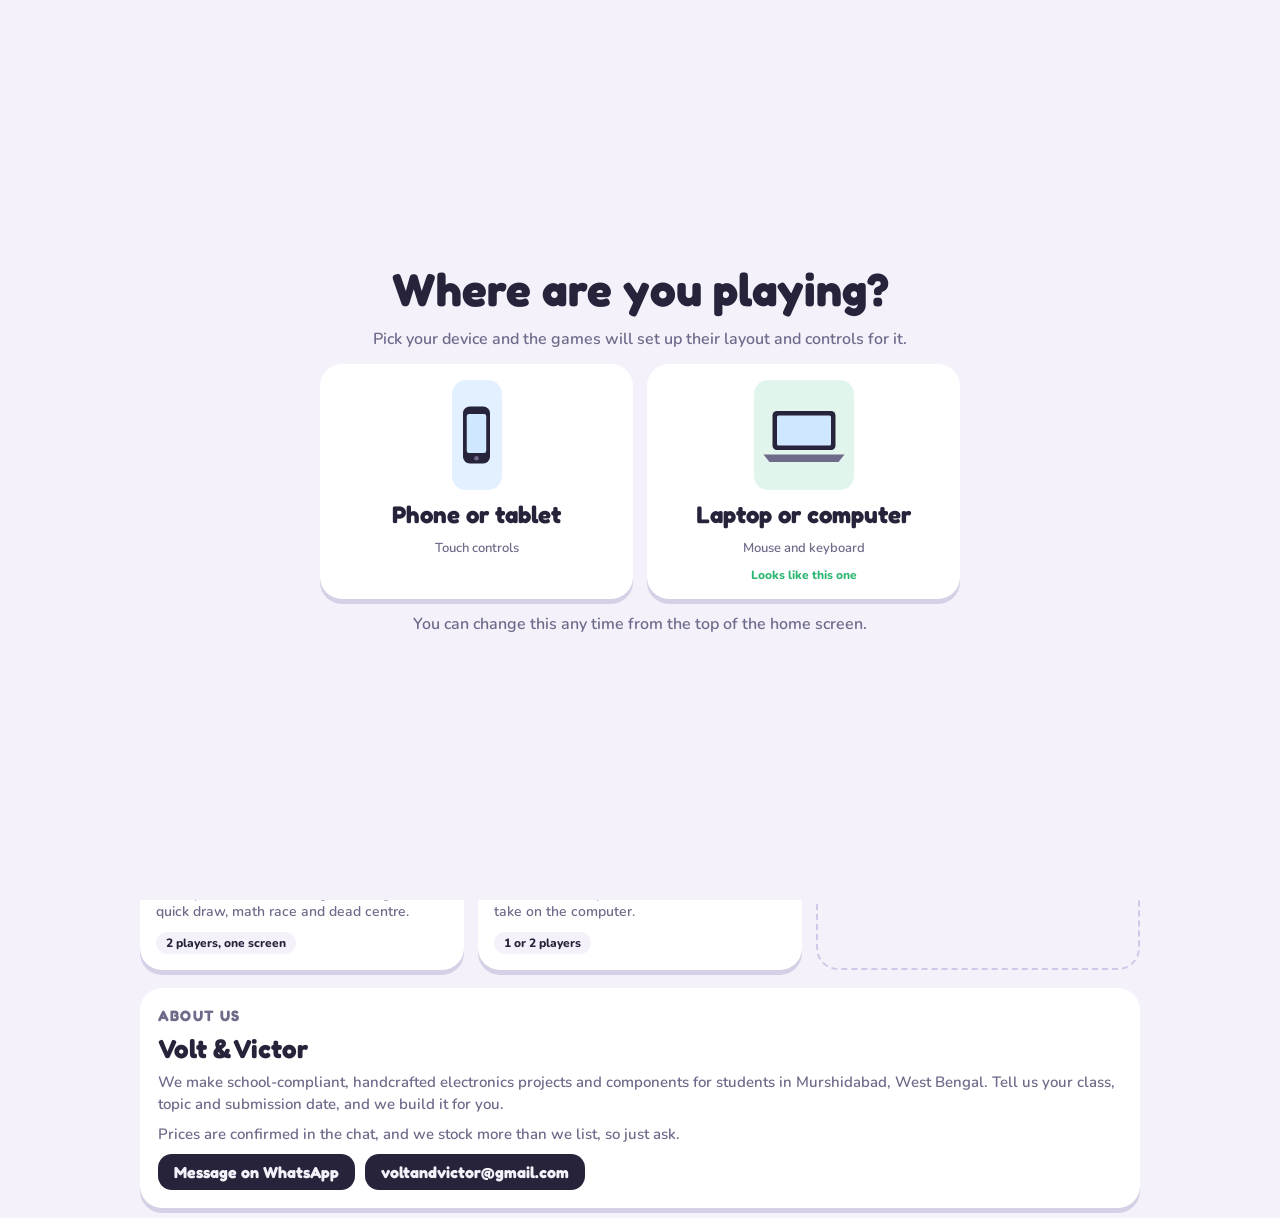
==== games/index.html @ 7bd9bc70 "Add About Volt & Victor section to the game hub Co-Authored-By: Claude Sonnet 5.5 <noreply@anthropic" ====
<!doctype html>
<html lang="en">
<head>
<meta charset="utf-8">
<meta name="viewport" content="width=device-width,initial-scale=1,viewport-fit=cover">
<title>Game Hub</title>
<link rel="stylesheet" href="https://fonts.googleapis.com/css2?family=Fredoka:wght@500;700&family=Nunito:wght@600;800&display=swap">
<style>
/* Layout: a home screen of game cards; opening a card swaps in that game full-screen with a Back bar. */
:root{--bg:#f4f1fb;--panel:#ffffff;--fg:#26233a;--muted:#6f6a8a;--p1:#f0476b;--p2:#2d8cff;--road:#5b5878;--grass:#bfe8c9;--line:#ffffff;--gold:#f5a400;--shadow:rgba(60,40,120,.16);--dash:#cfc8e6;
 --red:#ef4d63;--green:#2bb673;--yellow:#f5b400;--blue:#3d8bff;--board:#ffffff;--cell:#faf8ff;--cellline:#d9d3ec;
 --display:'Fredoka','Trebuchet MS',sans-serif;--body:'Nunito',system-ui,sans-serif}
@media (prefers-color-scheme:dark){:root:not([data-theme="light"]){--bg:#17152a;--panel:#232040;--fg:#f1eefc;--muted:#a49fc4;--p1:#ff6b8b;--p2:#5ba6ff;--road:#3b3860;--grass:#1f4a3a;--line:#d8d4ee;--gold:#ffc233;--shadow:rgba(0,0,0,.4);--dash:#3b3763;
 --red:#ff6b82;--green:#3fd08a;--yellow:#ffc933;--blue:#5ba6ff;--board:#2b2850;--cell:#1f1c3a;--cellline:#3b3763;color-scheme:dark}}
:root[data-theme="dark"]{--bg:#17152a;--panel:#232040;--fg:#f1eefc;--muted:#a49fc4;--p1:#ff6b8b;--p2:#5ba6ff;--road:#3b3860;--grass:#1f4a3a;--line:#d8d4ee;--gold:#ffc233;--shadow:rgba(0,0,0,.4);--dash:#3b3763;
 --red:#ff6b82;--green:#3fd08a;--yellow:#ffc933;--blue:#5ba6ff;--board:#2b2850;--cell:#1f1c3a;--cellline:#3b3763;color-scheme:dark}
html,body{height:100%}
body{box-sizing:border-box;background:var(--bg);color:var(--fg);font-family:var(--body);font-weight:600;overflow-x:hidden;
 padding-left:max(16px,env(safe-area-inset-left,0px));padding-right:max(16px,env(safe-area-inset-right,0px));padding-block:14px;
 user-select:none;-webkit-user-select:none}
body.playing{overflow:hidden;touch-action:none}
[hidden]{display:none!important}
button{font:700 18px var(--display);background:var(--fg);color:var(--bg);border:0;border-radius:14px;padding:10px 26px;cursor:pointer;box-shadow:0 4px 0 var(--shadow)}
button:active{transform:translateY(2px)}
button:disabled{opacity:.4;cursor:default}
button:focus-visible{outline:3px solid var(--gold);outline-offset:2px}

/* hub home */
#hub{max-width:760px;margin:0 auto;display:flex;flex-direction:column;gap:18px}
#hub h1{font-family:var(--display);font-size:clamp(34px,9vw,52px);margin:6px 0 0;line-height:1}
#hub .sub{margin:0;color:var(--muted);font-size:16px}
.cards{display:grid;grid-template-columns:repeat(auto-fill,minmax(230px,1fr));gap:14px}
.gcard{all:unset;box-sizing:border-box;cursor:pointer;background:var(--panel);border-radius:22px;padding:16px;box-shadow:0 5px 0 var(--shadow);display:flex;flex-direction:column;gap:10px;min-width:0}
.gcard:active{transform:translateY(3px);box-shadow:0 2px 0 var(--shadow)}
.gcard:focus-visible{outline:3px solid var(--gold);outline-offset:3px}
.gcard .art{height:110px;border-radius:14px;display:flex;align-items:center;justify-content:center}
.gcard .art svg{height:84px;width:auto;max-width:90%}
.gcard h2{font-family:var(--display);font-size:24px;margin:0}
.gcard p{margin:0;color:var(--muted);font-size:14px;line-height:1.35}
.gcard .tag{align-self:flex-start;font-size:12px;font-weight:800;border-radius:999px;padding:3px 10px;background:var(--bg);color:var(--fg)}
.gcard.soon{cursor:default;box-shadow:none;border:2px dashed var(--dash);background:transparent;justify-content:center;align-items:center;text-align:center;min-height:200px}
.gcard.soon:active{transform:none}

.brand{font:700 15px var(--display);letter-spacing:.08em;text-transform:uppercase;color:var(--muted)}
.gbar .gb{margin-left:auto;font-size:13px}
#splash{position:fixed;inset:0;z-index:100;background:var(--bg);display:flex;flex-direction:column;align-items:center;justify-content:center;gap:10px;transition:opacity .3s;text-align:center}
#splash.out{opacity:0;pointer-events:none}
#splash h1{font-family:var(--display);font-size:clamp(36px,11vw,64px);margin:0}
#splash .brand{font-size:18px}
.about{background:var(--panel);border-radius:22px;padding:18px;box-shadow:0 5px 0 var(--shadow);display:flex;flex-direction:column;gap:8px;margin-bottom:10px}
.about h2{font-family:var(--display);font-size:26px;margin:0}
.about p{margin:0;color:var(--muted);font-size:15px;line-height:1.45}
.alinks{display:flex;flex-wrap:wrap;gap:10px}
.alinks a{font:700 16px var(--display);color:var(--bg);background:var(--fg);border-radius:14px;padding:8px 16px;text-decoration:none}
/* in-game frame */
#gameview{height:100%;display:flex;flex-direction:column;gap:8px;max-width:760px;margin:0 auto}
.gbar{display:flex;align-items:center;gap:12px}
.gbar button{padding:6px 16px;font-size:16px}
.gbar span{font-family:var(--display);font-size:20px}
#groot{flex:1;min-height:0;display:flex;flex-direction:column;gap:8px}
.overlay{position:absolute;inset:0;display:flex;align-items:center;justify-content:center;pointer-events:none}
.modal{pointer-events:auto;background:var(--panel);border-radius:24px;padding:20px 24px;text-align:center;box-shadow:0 8px 0 var(--shadow);max-width:min(92%,380px);display:flex;flex-direction:column;gap:10px;align-items:center}
.modal h1{font-family:var(--display);font-size:clamp(28px,8vw,42px);margin:0;line-height:1.05}
.modal p{margin:0;color:var(--muted);font-size:15px;line-height:1.4}
.keys{display:flex;gap:10px;flex-wrap:wrap;justify-content:center;font-size:13px}
.keys span{background:var(--bg);border-radius:12px;padding:6px 10px}
.k1{color:var(--p1)}.k2{color:var(--p2)}

/* Turbo Duel */
.td{flex:1;min-height:0;display:flex;flex-direction:column;gap:8px}
.td .top{display:flex;justify-content:space-between;align-items:center;gap:10px;font-family:var(--display);font-size:clamp(14px,4vw,20px)}
.td .t{background:var(--panel);border-radius:14px;padding:6px 14px;box-shadow:0 3px 0 var(--shadow);white-space:nowrap}
.t1{color:var(--p1);border-bottom:4px solid var(--p1)}.t2{color:var(--p2);border-bottom:4px solid var(--p2)}
.td .mid{color:var(--muted);font-size:clamp(12px,3.2vw,15px);text-align:center}
.stagebox{flex:1;min-height:0;position:relative;display:flex;align-items:center;justify-content:center}
.td canvas{border-radius:20px;box-shadow:0 5px 0 var(--shadow);max-width:100%;max-height:100%;display:block;touch-action:none}

/* Ludo */
.lu{flex:1;min-height:0;overflow-y:auto;display:flex;flex-direction:column;gap:10px;position:relative}
.lu-setup{background:var(--panel);border-radius:24px;padding:18px;box-shadow:0 6px 0 var(--shadow);display:flex;flex-direction:column;gap:12px;margin:auto 0}
.lu-setup h1{font-family:var(--display);font-size:clamp(28px,8vw,40px);margin:0}
.lu-setup p{margin:0;color:var(--muted);font-size:15px;line-height:1.4}
.seat{display:flex;align-items:center;gap:12px;background:var(--bg);border-radius:16px;padding:8px 10px}
.seat i{width:26px;height:26px;border-radius:50%;flex:none}
.seat b{font-family:var(--display);font-size:18px;flex:1}
.seat button{padding:6px 14px;font-size:15px;min-width:96px}
.mini{display:flex;align-items:center;gap:4px}
.seat .mini button{min-width:0;padding:2px 11px;font-size:20px}
.mini em{font-style:normal;font-family:var(--display);min-width:2ch;text-align:center;font-size:18px}
button.ghost{background:var(--bg);color:var(--fg)}
.lu-setup input{font:700 22px var(--display);text-align:center;width:100%;box-sizing:border-box;border:3px solid var(--cellline);border-radius:14px;padding:10px;background:var(--bg);color:var(--fg)}
.lu-setup input:focus-visible{outline:3px solid var(--gold)}
.lu-play{flex:1;min-height:0;display:flex;flex-direction:column;align-items:center;gap:10px}
.lu-status{font-family:var(--display);font-size:clamp(17px,4.6vw,22px);text-align:center;min-height:1.3em}
.lu-play .boardwrap{flex:1;min-height:0;width:100%;display:flex;align-items:center;justify-content:center;position:relative}
.lu-play canvas{max-width:100%;max-height:100%;border-radius:20px;box-shadow:0 5px 0 var(--shadow);touch-action:none}
.lu-bar{display:flex;align-items:center;gap:10px;width:100%;flex:none}
.lu-bar .bst{flex:1;min-width:0;font-family:var(--display);font-size:clamp(14px,3.9vw,19px);line-height:1.2}
.lu-bar.flip{transform:rotate(180deg)}
.lu-bar button{padding:10px 16px;font-size:17px;flex:none}
.die{box-sizing:border-box;flex:none;width:54px;height:54px;border-radius:14px;background:var(--panel);box-shadow:0 4px 0 var(--shadow);display:grid;grid-template:repeat(3,1fr)/repeat(3,1fr);padding:8px;border:3px solid var(--fg)}
.die span{border-radius:50%;margin:1px}
.die span.on{background:var(--fg)}
.die.roll{animation:shake .12s infinite}
@keyframes shake{50%{transform:rotate(12deg) scale(1.05)}}
@media (prefers-reduced-motion:reduce){.die.roll{animation:none}}

/* Quiz */
.qz .chips{display:flex;flex-wrap:wrap;gap:8px}
.chip{font:700 14px var(--display);padding:7px 12px;border-radius:999px;background:var(--bg);color:var(--fg);box-shadow:none;border:3px solid transparent}
.chip.on{border-color:var(--gold)}
.nmgrid{display:grid;grid-template-columns:repeat(auto-fill,minmax(150px,1fr));gap:8px}
.nmgrid .seat{padding:6px 8px}
.nmgrid input{font-size:16px;padding:6px;border-width:2px}
.qcenter{text-align:center;align-items:center}
.bigdot{width:84px;height:84px;border-radius:50%;color:#fff;font:700 44px/84px var(--display);box-shadow:0 5px 0 var(--shadow)}
.qhead{display:flex;justify-content:space-between;gap:8px;font:700 14px var(--display);color:var(--muted)}
.qhead .who{font-size:16px}
.qtimer{position:relative;height:22px;border-radius:999px;background:var(--bg);overflow:hidden}
.qtimer i{display:block;height:100%;width:100%;background:var(--green)}
.qtimer.low i{background:var(--red)}
.qtimer em{position:absolute;inset:0;display:flex;align-items:center;justify-content:center;font:700 14px var(--display);font-style:normal;color:var(--fg)}
.qcat{align-self:flex-start;font-size:12px;font-weight:800;border-radius:999px;padding:3px 10px;background:var(--bg)}
.qtext{font-family:var(--display);font-size:clamp(20px,5.5vw,28px);margin:0;line-height:1.2}
.qopts{display:grid;grid-template-columns:1fr;gap:8px}
.qopt{text-align:left;font:700 17px var(--body);background:var(--bg);color:var(--fg);padding:12px 14px;border:3px solid var(--cellline);box-shadow:none}
.qopt b{display:inline-block;width:1.6em;color:var(--muted)}
.qopt.good b,.qopt.bad b{color:inherit}
.qopt.good{background:var(--green);color:#fff;border-color:var(--green);opacity:1}
.qopt.bad{background:var(--red);color:#fff;border-color:var(--red);opacity:1}
.qopt:disabled:not(.good):not(.bad){opacity:.55}
.qfb{min-height:1.4em;text-align:center;font-weight:800}
.qfb.ok{color:var(--green)}.qfb.no{color:var(--red)}
.qwin{text-align:center;font:700 22px var(--display)!important;color:var(--fg)!important}
.board{display:flex;flex-direction:column;gap:6px}
.board .seat span{font-size:15px}
.board .rk{flex:none;width:1.4em;font-size:18px}
@media (min-width:560px){.qopts{grid-template-columns:1fr 1fr}}
body{margin:0}

/* device choice */
.kbhint{display:none;font-size:13px;color:var(--muted);text-align:center}
#devbar{display:flex;align-items:center;gap:10px;font-size:14px;color:var(--muted)}
#devbar button{padding:4px 12px;font-size:14px;background:var(--panel);color:var(--fg);box-shadow:0 2px 0 var(--shadow)}
#devpick{position:fixed;inset:0;z-index:50;background:var(--bg);overflow-y:auto;display:flex;padding:20px max(16px,env(safe-area-inset-left,0px))}
#devpick .dpbox{margin:auto;max-width:640px;width:100%;display:flex;flex-direction:column;gap:14px;text-align:center}
#devpick h1{font-family:var(--display);font-size:clamp(30px,8vw,46px);margin:0;line-height:1.05}
#devpick p{margin:0;color:var(--muted);font-size:16px}
.dpcards{display:grid;grid-template-columns:1fr 1fr;gap:14px}
.dpcards .gcard{align-items:center;text-align:center}
.dpcards .gcard small{color:var(--muted);font-size:13px}
.dpcards .gcard .art svg{height:70px}
.sugg{font-size:12px;font-weight:800;color:var(--green)}
@media (max-width:460px){.dpcards{grid-template-columns:1fr}}
[data-device="mobile"] .onlylap{display:none}
[data-device="laptop"] .onlymob{display:none}
[data-device="laptop"] #hub{max-width:1000px}
[data-device="laptop"] #hub h1{font-size:56px}
[data-device="laptop"] .cards{grid-template-columns:repeat(auto-fill,minmax(270px,1fr))}
[data-device="laptop"] #gameview{max-width:1100px}
[data-device="laptop"] .lu-setup{max-width:560px;width:100%;align-self:center}
[data-device="laptop"] .lu-play{flex-direction:row;justify-content:center;gap:28px}
[data-device="laptop"] .lu-play .boardwrap{width:auto;flex:1}
[data-device="laptop"] .lu-bar.flip{display:none}
[data-device="laptop"] .lu-play .lu-bar{flex-direction:column;width:250px;gap:14px;align-self:center;flex:none}
[data-device="laptop"] .lu-bar .bst{text-align:center;font-size:22px}
[data-device="laptop"] .lu-bar .die{width:96px;height:96px;padding:14px}
[data-device="laptop"] .lu-bar button{width:100%;font-size:20px}
[data-device="laptop"] .kbhint{display:block}
</style>
</head>
<body>

<div id="hub">
  <div>
    <div class="brand">Volt &amp; Victor presents</div>
    <h1>Game Hub</h1>
    <p class="sub">Pick a game and play on this screen.</p>
    <div id="devbar"><span id="devlabel"></span><button id="devchg">Change</button></div>
  </div>
  <div class="cards" id="cards"></div>
  <section class="about" id="about">
    <div class="brand">About us</div>
    <h2>Volt &amp; Victor</h2>
    <p>We make school-compliant, handcrafted electronics projects and components for students in Murshidabad, West Bengal. Tell us your class, topic and submission date, and we build it for you.</p>
    <p>Prices are confirmed in the chat, and we stock more than we list, so just ask.</p>
    <div class="alinks"><a href="https://wa.me/918653984069" target="_blank" rel="noopener">Message on WhatsApp</a><a href="mailto:voltandvictor@gmail.com">voltandvictor@gmail.com</a></div>
  </section>
</div>
<div id="devpick" hidden><div class="dpbox">
  <h1>Where are you playing?</h1>
  <p>Pick your device and the games will set up their layout and controls for it.</p>
  <div class="dpcards">
    <button class="gcard" data-dev="mobile"><div class="art" style="background:#2d8cff22"><svg viewBox="0 0 60 84" aria-hidden="true"><rect x="12" y="4" width="36" height="76" rx="9" fill="#26233a"/><rect x="17" y="14" width="26" height="52" rx="3" fill="#cfe7ff"/><circle cx="30" cy="73" r="3" fill="#6f6a8a"/></svg></div><h2>Phone or tablet</h2><small>Touch controls</small><span class="sugg" id="sg-mobile"></span></button>
    <button class="gcard" data-dev="laptop"><div class="art" style="background:#2bb67322"><svg viewBox="0 0 120 84" aria-hidden="true"><rect x="18" y="10" width="84" height="52" rx="6" fill="#26233a"/><rect x="24" y="16" width="72" height="40" rx="2" fill="#cfe7ff"/><path d="M6 68h108l-8 10H14z" fill="#6f6a8a"/></svg></div><h2>Laptop or computer</h2><small>Mouse and keyboard</small><span class="sugg" id="sg-laptop"></span></button>
  </div>
  <p>You can change this any time from the top of the home screen.</p>
</div></div>
<div id="gameview" hidden>
  <div class="gbar"><button id="back">&lsaquo; Games</button><span id="gtitle"></span><span class="brand gb">Volt &amp; Victor</span></div>
  <div id="groot"></div>
</div>

<script>
(function(){
/* ---------- Hub: to add a game, push one object onto GAMES ----------
   { id, title, blurb, players, art (svg string), accent (css color), mount(root) -> cleanup function }
   mount() builds the game inside `root`; the function it returns must stop timers and remove listeners. */
const GAMES=[];
const $h=id=>document.getElementById(id);
/* ---------- Device choice: HUB.device is 'mobile' or 'laptop'; games read it when they start ---------- */
const HUB={device:'mobile'};
const guessDevice=()=>{try{return matchMedia('(pointer:coarse)').matches?'mobile':'laptop'}catch(e){return 'mobile'}};
function setDevice(d,save){
  HUB.device=d;document.documentElement.dataset.device=d;
  if(save){try{localStorage.setItem('hub-device',d)}catch(e){}}
  $h('devlabel').textContent='Playing on: '+(d==='laptop'?'laptop or computer':'phone or tablet');
}
function askDevice(){
  const g=guessDevice();$h('sg-mobile').textContent=g==='mobile'?'Looks like this one':'';$h('sg-laptop').textContent=g==='laptop'?'Looks like this one':'';
  $h('devpick').hidden=false;
}
document.querySelectorAll('#devpick [data-dev]').forEach(b=>b.addEventListener('click',()=>{setDevice(b.dataset.dev,true);$h('devpick').hidden=true}));
$h('devchg').addEventListener('click',askDevice);
const hub=$h('hub'),view=$h('gameview'),groot=$h('groot');
let cleanup=null;

function open(g){
  hub.hidden=true;view.hidden=false;document.body.classList.add('playing');
  $h('gtitle').textContent=g.title;groot.innerHTML='';
  cleanup=g.mount(groot)||null;window.scrollTo(0,0);
  splash(g);
}
/* start-up splash: company name, gone after a moment or on tap */
function splash(g){
  const s=document.createElement('div');s.id='splash';
  s.innerHTML='<div class="brand">Volt &amp; Victor presents</div><h1></h1>';s.querySelector('h1').textContent=g.title;
  const done=()=>{clearTimeout(tm);s.classList.add('out');setTimeout(()=>s.remove(),300)};
  const tm=setTimeout(done,1600);s.addEventListener('pointerdown',done);document.body.appendChild(s);
}
function close(){
  const sp=$h('splash');if(sp)sp.remove();
  try{cleanup&&cleanup()}catch(e){}
  cleanup=null;groot.innerHTML='';view.hidden=true;hub.hidden=false;document.body.classList.remove('playing');
}
$h('back').addEventListener('click',close);
function renderCards(){
  const box=$h('cards');box.innerHTML='';
  GAMES.forEach(g=>{
    const b=document.createElement('button');b.className='gcard';
    b.innerHTML='<div class="art" style="background:'+g.accent+'22">'+g.art+'</div><h2>'+g.title+'</h2><p>'+g.blurb+'</p><span class="tag">'+g.players+'</span>';
    b.addEventListener('click',()=>open(g));box.appendChild(b);
  });
  const s=document.createElement('div');s.className='gcard soon';
  s.innerHTML='<h2>More games soon</h2><p>New games will show up here.</p>';box.appendChild(s);
}

/* ---------- Turbo Duel ---------- */
function mountRace(root){
  const cleanups=[];let dead=false;
  const on=(t,e,f)=>{t.addEventListener(e,f);cleanups.push(()=>t.removeEventListener(e,f))};
  root.innerHTML=`<div class="td">
    <div class="top"><div class="t t1" id="w1">P1 wins: 0</div><div class="mid">First to the finish flag</div><div class="t t2" id="w2">P2 wins: 0</div></div>
    <div class="stagebox">
      <canvas id="cv" width="480" height="720"></canvas>
      <div class="overlay"><div class="modal" id="modal">
        <h1 id="mt">Turbo Duel</h1>
        <p id="mp">Race side by side on the same track. Dodge the blue traffic, hit the gold boost pads, and reach the flag first.</p>
        <p id="how"><span class="onlymob"><b>Phone:</b> tap the left or right of your own track to change lane. Player 1 uses the left track, player 2 the right.</span><span class="onlylap">Sit side by side. Player 1 steers with A and D, player 2 with the left and right arrow keys.</span></p>
        <div class="keys"><span class="k1">P1: A / D</span><span class="k2">P2: &larr; / &rarr;</span></div>
        <button id="go">Start race</button>
      </div></div>
    </div></div>`;

const cv=root.querySelector('#cv'),ctx=cv.getContext('2d'),W=480,H=720,HALF=W/2;
const $=id=>root.querySelector('#'+id);
const css=n=>getComputedStyle(document.documentElement).getPropertyValue(n).trim();
const TRACK=9000,LANES=3,LW=52,CARY=540,PX=0.8;
let state='menu',cd=0,wins=[0,0],items=[],last=0,winner=-1,shake=[0,0];
const P=[0,1].map(i=>({lane:1,x:0,d:0,v:0,hit:0,boost:0,t:0,c:i?'--p2':'--p1',fx:[]}));
function gen(){
  items=[];let s=Math.floor(Math.random()*1e9);const rnd=()=>(s=(s*1664525+1013904223)>>>0)/4294967296;
  for(let z=700;z<TRACK-300;z+=190+rnd()*110){
    const r=rnd(),lane=Math.floor(rnd()*LANES);
    if(r<.68)items.push({z,lane,k:'car',col:rnd()<.5?'#3f7ff0':'#16a37f'});
    else if(r<.9)items.push({z,lane,k:'boost'});
    if(r<.3){items.push({z:z+30,lane:(lane+1+Math.floor(rnd()*2))%LANES,k:'car',col:'#e9a400'})}
  }
}
function laneX(l){return (HALF-LANES*LW)/2+LW*(l+.5)}
const keymap={KeyA:[0,-1],KeyD:[0,1],ArrowLeft:[1,-1],ArrowRight:[1,1]};
on(window,'keydown',e=>{
  if(e.code.startsWith('Arrow')||e.code==='Space')e.preventDefault();
  const m=keymap[e.code];if(m&&state==='play'&&!e.repeat)steer(m[0],m[1]);
  if((e.code==='Space'||e.code==='Enter')&&state!=='play'&&state!=='count')begin();
});
function steer(i,dir){const p=P[i];p.lane=Math.max(0,Math.min(LANES-1,p.lane+dir))}
on(cv,'pointerdown',e=>{
  if(state!=='play')return;
  const r=cv.getBoundingClientRect(),x=(e.clientX-r.left)/r.width*W;
  const i=x<HALF?0:1,lx=x-i*HALF;steer(i,lx<HALF/2?-1:1);
});
function begin(){
  gen();P.forEach(p=>{p.lane=1;p.x=laneX(1);p.d=0;p.v=0;p.hit=0;p.boost=0;p.t=0;p.fx=[]});
  winner=-1;cd=3.2;state='count';$('modal').parentNode.style.display='none';
}
function end(w){
  state='over';winner=w;
  let title;if(w<0)title='Photo finish!';else{wins[w]++;title='Player '+(w+1)+' wins!'}
  $('mt').textContent=title;
  $('mp').textContent='Race wins: Player 1 has '+wins[0]+', Player 2 has '+wins[1]+'.';
  $('how').style.display='none';root.querySelector('.keys').style.display='none';
  $('go').textContent='Rematch';$('w1').textContent='P1 wins: '+wins[0];$('w2').textContent='P2 wins: '+wins[1];
  $('modal').parentNode.style.display='flex';$('go').focus();
}
on($('go'),'click',begin);

function update(dt){
  if(state==='count'){cd-=dt;if(cd<=0){state='play'}return}
  if(state!=='play')return;
  let fin=[];
  P.forEach((p,i)=>{
    p.t+=dt;p.x+=(laneX(p.lane)-p.x)*Math.min(1,dt*16);
    const max=p.boost>0?640:p.hit>0?160:430;
    p.v+=(max-p.v)*Math.min(1,dt*(p.hit>0?6:2.2));
    const pd=p.d;p.d+=p.v*dt;
    if(p.boost>0)p.boost-=dt;if(p.hit>0)p.hit-=dt;
    for(const it of items){
      if(it.taken&&it.taken[i])continue;
      if(it.z>pd-30&&it.z<=p.d+30&&it.lane===p.lane){
        it.taken=it.taken||[];it.taken[i]=true;
        if(it.k==='car'){p.hit=.9;p.v=60;shake[i]=.3}else{p.boost=1.1;p.v=Math.max(p.v,520)}
      }
    }
    if(p.d>=TRACK)fin.push(i);
  });
  if(fin.length===2)end(P[0].d>P[1].d?0:P[1].d>P[0].d?1:-1);
  else if(fin.length===1)end(fin[0]);
  shake[0]=Math.max(0,shake[0]-dt);shake[1]=Math.max(0,shake[1]-dt);
}
function car(x,y,col,tilt,flash){
  ctx.save();ctx.translate(x,y);ctx.rotate(tilt);
  ctx.fillStyle='rgba(0,0,0,.2)';ctx.fillRect(-14,-24,32,56);
  ctx.fillStyle=col;ctx.beginPath();ctx.roundRect(-16,-28,32,56,9);ctx.fill();
  ctx.fillStyle='rgba(255,255,255,.85)';ctx.beginPath();ctx.roundRect(-11,-12,22,14,4);ctx.fill();
  ctx.fillStyle='rgba(0,0,0,.25)';ctx.fillRect(-11,12,22,6);
  ctx.fillStyle='#fff';ctx.fillRect(-12,-27,6,4);ctx.fillRect(6,-27,6,4);
  if(flash){ctx.fillStyle='rgba(255,255,255,.7)';ctx.beginPath();ctx.roundRect(-16,-28,32,56,9);ctx.fill()}
  ctx.restore();
}
function drawTrack(i){
  const p=P[i],ox=i*HALF,tw=LANES*LW,tx=(HALF-tw)/2;
  ctx.save();ctx.beginPath();ctx.rect(ox,0,HALF,H);ctx.clip();ctx.translate(ox,0);
  if(shake[i]>0)ctx.translate((Math.random()-.5)*8,(Math.random()-.5)*8);
  ctx.fillStyle=css('--grass');ctx.fillRect(0,0,HALF,H);
  ctx.fillStyle=css('--road');ctx.fillRect(tx,0,tw,H);
  ctx.fillStyle='rgba(255,255,255,.9)';ctx.fillRect(tx-4,0,4,H);ctx.fillRect(tx+tw,0,4,H);
  // lane dashes scroll with distance
  ctx.fillStyle=css('--line');
  const off=(p.d*PX)%60;
  for(let l=1;l<LANES;l++)for(let y=-60+off;y<H;y+=60)ctx.fillRect(tx+l*LW-2,y,4,28);
  // finish line + start
  const fy=CARY-(TRACK-p.d)*PX;
  if(fy>-40&&fy<H){
    for(let c=0;c<LANES*4;c++)for(let r=0;r<2;r++){ctx.fillStyle=(c+r)%2?'#222':'#fff';ctx.fillRect(tx+c*LW/4,fy-14+r*14,LW/4,14)}
  }
  // items
  for(const it of items){
    const y=CARY-(it.z-p.d)*PX;if(y<-60||y>H+60)continue;
    const x=tx+LW*(it.lane+.5);
    if(it.k==='car')car(x,y,it.col,0,false);
    else{ctx.fillStyle=css('--gold');ctx.beginPath();ctx.moveTo(x,y-18);ctx.lineTo(x+16,y+6);ctx.lineTo(x+5,y+6);ctx.lineTo(x+5,y+18);ctx.lineTo(x-5,y+18);ctx.lineTo(x-5,y+6);ctx.lineTo(x-16,y+6);ctx.closePath();ctx.fill()}
  }
  // player car
  const tilt=(laneX(p.lane)-p.x)/40;
  if(p.boost>0){ctx.fillStyle='rgba(245,164,0,.8)';ctx.beginPath();ctx.moveTo(p.x-8,CARY+28);ctx.lineTo(p.x,CARY+28+40+Math.random()*14);ctx.lineTo(p.x+8,CARY+28);ctx.fill()}
  car(tx+(p.x-(HALF-tw)/2)-0,CARY,css(p.c),tilt+(p.hit>0?Math.sin(p.hit*30)*.25:0),p.hit>0&&Math.floor(p.hit*14)%2);
  // HUD: progress bar + label
  ctx.fillStyle='rgba(0,0,0,.18)';ctx.fillRect(10,12,8,H-120);
  ctx.fillStyle=css(p.c);const pr=Math.min(1,p.d/TRACK),by=12+(H-120)*(1-pr);ctx.beginPath();ctx.arc(14,by,9,0,6.28);ctx.fill();
  ctx.font='700 18px Fredoka,sans-serif';ctx.textAlign='center';ctx.fillStyle=css(p.c);
  ctx.fillText('Player '+(i+1),HALF/2,H-18);
  ctx.fillStyle='#fff';ctx.strokeStyle='rgba(0,0,0,.35)';ctx.lineWidth=4;ctx.font='700 22px Fredoka,sans-serif';
  const km=Math.round(p.v*.36)+' km/h';ctx.strokeText(km,HALF/2,34);ctx.fillText(km,HALF/2,34);
  ctx.restore();
}
function draw(){
  drawTrack(0);drawTrack(1);
  ctx.fillStyle=css('--bg');ctx.fillRect(HALF-3,0,6,H);
  if(state==='count'){
    const n=Math.ceil(cd-.2);ctx.fillStyle='rgba(0,0,0,.25)';ctx.fillRect(0,0,W,H);
    ctx.fillStyle='#fff';ctx.font='700 130px Fredoka,sans-serif';ctx.textAlign='center';
    ctx.fillText(n>0?n:'GO!',W/2,H/2+40);
  }
}
function loop(ts){if(dead)return;const dt=Math.min(.05,(ts-last)/1000||0);last=ts;update(dt);draw();requestAnimationFrame(loop)}
gen();P.forEach(p=>p.x=laneX(1));
requestAnimationFrame(loop);

  return ()=>{dead=true;cleanups.forEach(f=>f())};
}

/* ---------- Ludo (this phone or online) ---------- */
function mountLudoEntry(root){
  let inner=null;
  const store={get(){try{return localStorage.getItem('hub-name')||''}catch(e){return ''}},set(v){try{localStorage.setItem('hub-name',v)}catch(e){}}};
  const esc=s=>String(s).replace(/[&<>"]/g,c=>({'&':'&amp;','<':'&lt;','>':'&gt;','"':'&quot;'}[c]));
  function menu(){
    if(inner){inner();inner=null}
    root.innerHTML=`<div class="lu"><div class="lu-setup"><h1>Ludo</h1><p>How do you want to play?</p>
      <button id="mLocal">Play on this phone</button><button id="mOnline">Play online</button></div></div>`;
    root.querySelector('#mLocal').onclick=()=>{inner=mountLudo(root,null,menu)};
    const canOnline=!!(window.claude&&window.claude.use);
    if(canOnline)root.querySelector('#mOnline').onclick=online;
    else{const b=root.querySelector('#mOnline');b.disabled=true;b.textContent='Play online (coming soon)'}
  }
  function online(){
    root.innerHTML=`<div class="lu"><div class="lu-setup"><h1>Play online</h1>
      <p>Everyone opens this page on their own phone. One person makes a room and the others type its code. Up to 4 people play and anyone else can watch.</p>
      <input id="nm" maxlength="14" placeholder="Your name" value="${esc(store.get())}" autocomplete="off">
      <button id="mk">Create a room</button>
      <p style="text-align:center">or join with a code</p>
      <input id="cd" maxlength="4" placeholder="CODE" autocomplete="off" style="text-transform:uppercase">
      <button id="jn" class="ghost">Join room</button>
      <p id="err" style="color:var(--red)"></p><button id="bk" class="ghost">Back</button></div></div>`;
    const $=id=>root.querySelector('#'+id),err=t=>{$('err').textContent=t};
    $('bk').onclick=menu;
    const nm=()=>{const v=$('nm').value.trim().slice(0,14)||'Player';store.set(v);return v};
    $('mk').onclick=()=>{const A='ABCDEFGHJKMNPQRSTUVWXYZ23456789';let c='';for(let i=0;i<4;i++)c+=A[Math.floor(Math.random()*A.length)];go(c,true,nm(),err)};
    $('jn').onclick=()=>{const c=$('cd').value.trim().toUpperCase();if(c.length!==4){err('Type the 4 letter room code.');return}go(c,false,nm(),err)};
  }
  async function go(code,host,name,err){
    err('Connecting…');
    const R=window.claude&&window.claude.use?await window.claude.use('room'):null;
    if(!R){err('Online play needs this page opened in Claude by someone with access to it.');return}
    let nr;try{nr=await R.join('ludo-'+code.toLowerCase())}catch(e){err('Could not open the room ('+((e&&e.code)||'error')+').');return}
    inner=mountLudo(root,{room:nr,host,code,name},menu);
  }
  menu();
  return ()=>{if(inner)inner()};
}

function mountLudo(root,net,onExit){
  const cleanups=[];let dead=false;const timers=new Set();
  const on=(t,e,f)=>{t.addEventListener(e,f);cleanups.push(()=>t.removeEventListener(e,f))};
  const later=(f,ms)=>{const id=setTimeout(()=>{timers.delete(id);if(!dead)f()},ms);timers.add(id)};
  const NAMES=['Red','Green','Yellow','Blue'],VARS=['--red','--green','--yellow','--blue'];
  const css=n=>getComputedStyle(document.documentElement).getPropertyValue(n).trim();
  const esc=s=>String(s).replace(/[&<>"]/g,c=>({'&':'&amp;','<':'&lt;','>':'&gt;','"':'&quot;'}[c]));
  const PATH=[[1,6],[2,6],[3,6],[4,6],[5,6],[6,5],[6,4],[6,3],[6,2],[6,1],[6,0],[7,0],[8,0],[8,1],[8,2],[8,3],[8,4],[8,5],[9,6],[10,6],[11,6],[12,6],[13,6],[14,6],[14,7],[14,8],[13,8],[12,8],[11,8],[10,8],[9,8],[8,9],[8,10],[8,11],[8,12],[8,13],[8,14],[7,14],[6,14],[6,13],[6,12],[6,11],[6,10],[6,9],[5,8],[4,8],[3,8],[2,8],[1,8],[0,8],[0,7],[0,6]];
  const START=[0,13,26,39];
  const HOME=[[1,2,3,4,5].map(x=>[x,7]),[1,2,3,4,5].map(y=>[7,y]),[13,12,11,10,9].map(x=>[x,7]),[13,12,11,10,9].map(y=>[7,y])];
  const BASE=[[0,0],[9,0],[9,9],[0,9]];
  const FIN=[[-.32,0],[0,-.32],[.32,0],[0,.32]];
  const SAFE=new Set();START.forEach(s=>{SAFE.add(s);SAFE.add((s+8)%52)});
  const DOTS={1:[4],2:[0,8],3:[0,4,8],4:[0,2,6,8],5:[0,2,4,6,8],6:[0,2,3,5,6,8]};

  const isHost=!net||net.host;
  const seats=net?['off','off','off','off']:['human','cpu','off','off'];
  const own=[null,null,null,null];
  const team=[1,1,1,1],mem=[0,0,0,0],MAXP=22;
  let stage='lobby',phase='idle',tok=[[-1,-1,-1,-1],[-1,-1,-1,-1],[-1,-1,-1,-1],[-1,-1,-1,-1]],turn=0,dice=0,sixes=0,movable=[],winner=-1,rolling=false,stText='',shown,G={v:0},seq=0,lastV=-1,lookFailed=false;
  const lastAct={};

  root.innerHTML=`<div class="lu">
    <div class="lu-setup" id="lsetup" hidden>
      <h1>Ludo</h1>
      <p>Choose who plays each colour, up to 22 people in all. If a colour has several people, they take turns for it. Set a colour to Computer to play alone.</p>
      <div id="lseats"></div>
      <p id="ltot" style="text-align:center"></p>
      <p>Roll a 6 to bring a token out. Land on another token to send it home. Starred squares are safe. Get all four tokens to the centre first.</p>
      <button id="lstart">Start game</button><button id="lback" class="ghost">Back</button>
    </div>
    <div class="lu-setup" id="llobby" hidden></div>
    <div class="lu-play" id="lplay" hidden>
      <div class="lu-bar flip"><div class="bst" id="lstatus2"></div><div class="die" id="ldie2"></div><button id="lroll2">Roll dice</button></div>
      <div class="boardwrap"><canvas id="lcv" width="600" height="600"></canvas>
        <div class="overlay" id="lover" hidden><div class="modal"><h1 id="lwin"></h1><p>Nice game.</p><div id="lbtns" style="display:flex;flex-direction:column;gap:8px"><button id="lagain">Play again</button><button id="lmenu">Change players</button></div></div></div>
      </div>
      <div class="lu-bar"><div class="bst" id="lstatus"></div><div class="die" id="ldie"></div><button id="lroll">Roll dice</button><div class="kbhint">Press Space to roll</div></div>
    </div></div>`;
  const $=id=>root.querySelector('#'+id);
  const cv=$('lcv'),ctx=cv.getContext('2d'),S=40;
  const DIES=['ldie','ldie2'].map($);
  DIES.forEach(d=>{for(let i=0;i<9;i++)d.appendChild(document.createElement('span'))});
  function setDie(v){DIES.forEach(d=>[...d.children].forEach((s,i)=>s.classList.toggle('on',v>0&&DOTS[v].includes(i))))}

  /* ----- who is who ----- */
  const peers=()=>net?net.room.peers():[];
  const me=()=>{const p=peers().find(p=>p.isMe&&p.sameTab);return p?p.peer:null};
  const hostPeer=()=>peers().find(p=>p.presence&&p.presence.host&&p.presence.app==='ludo');
  const peerOf=id=>peers().find(p=>p.peer===id);
  function who(c){
    if(!net)return NAMES[c]+(seats[c]==='human'&&team[c]>1?' '+(mem[c]+1):'');
    if(own[c]){const p=peerOf(own[c]);return (p&&p.presence.name)||NAMES[c]}
    return seats[c]==='cpu'?'Computer '+NAMES[c]:NAMES[c];
  }
  const mine=c=>net?own[c]!==null&&own[c]===me():seats[c]==='human';
  const setP=patch=>{if(net)net.room.presence(patch).catch(()=>{})};

  /* ----- local setup ----- */
  function drawSeats(){
    const box=$('lseats');box.innerHTML='';box.style.cssText='display:flex;flex-direction:column;gap:8px';
    const total=()=>seats.reduce((a,m,c)=>a+(m==='human'?team[c]:0),0);
    seats.forEach((m,c)=>{
      const d=document.createElement('div');d.className='seat';
      d.innerHTML='<i style="background:var('+VARS[c]+')"></i><b>'+NAMES[c]+'</b>';
      if(m==='human'){
        const s=document.createElement('span');s.className='mini';
        s.innerHTML='<button aria-label="Fewer players">&minus;</button><em>'+team[c]+'</em><button aria-label="More players">+</button>';
        const[mi,pl]=s.querySelectorAll('button');
        mi.disabled=team[c]<=1;pl.disabled=total()>=MAXP;
        mi.addEventListener('click',()=>{team[c]--;drawSeats()});pl.addEventListener('click',()=>{team[c]++;drawSeats()});
        d.appendChild(s);
      }
      const b=document.createElement('button');b.textContent=m==='human'?'People':m==='cpu'?'Computer':'Off';
      b.addEventListener('click',()=>{seats[c]=m==='human'?'cpu':m==='cpu'?'off':'human';drawSeats()});
      d.appendChild(b);box.appendChild(d);
    });
    $('ltot').textContent='People playing: '+total()+' of '+MAXP;
    $('lstart').disabled=seats.filter(s=>s!=='off').length<2;
  }

  /* ----- board geometry ----- */
  const absI=(c,r)=>(START[c]+r)%52;
  function cellOf(c,r,k){
    if(r<0)return[BASE[c][0]+1.5+(k%2)*2,BASE[c][1]+1.5+(k>>1)*2];
    if(r<=50)return PATH[absI(c,r)];
    if(r<=55)return HOME[c][r-51];
    return[7+FIN[c][0]+(k-1.5)*.05,7+FIN[c][1]+(k-1.5)*.05];
  }
  const resetShown=()=>{shown=tok.map((a,c)=>a.map((r,k)=>cellOf(c,r,k).slice()))};
  resetShown();

  /* ----- rendering of state (same for host, clients and local) ----- */
  function ui(){
    const inPlay=stage!=='lobby';
    $('lsetup').hidden=!!net||inPlay;$('llobby').hidden=!net||inPlay;$('lplay').hidden=!inPlay;
    if(net&&!inPlay)renderLobby();
    if(!inPlay)return;
    ['lstatus','lstatus2'].forEach(id=>{const s=$(id);s.textContent=stText;s.style.color='var('+VARS[turn]+')'});
    DIES.forEach(d=>{d.style.borderColor='var('+VARS[turn]+')';d.classList.toggle('roll',rolling)});
    if(!rolling)setDie(dice);
    const canRoll=phase==='roll'&&seats[turn]==='human'&&mine(turn)&&!rolling;
    $('lroll').disabled=$('lroll2').disabled=!canRoll;
    const over=stage==='over';
    $('lover').hidden=!over;
    if(over){$('lwin').textContent=(net?who(winner):NAMES[winner]+(seats[winner]==='human'&&team[winner]>1?' team':''))+' wins!';$('lwin').style.color='var('+VARS[winner]+')';$('lbtns').style.display=isHost?'flex':'none'}
  }
  function publish(){
    if(!net||!net.host)return;
    G.v++;
    setP({g:{v:G.v,ph:stage,own,sm:seats.map(s=>s==='human'?'h':s==='cpu'?'c':'o'),tok,turn,pp:phase,d:dice,ro:rolling?1:0,mv:movable,st:stText,w:winner}});
  }
  const sync=()=>{ui();publish()};
  function status(t){stText=t;sync()}

  /* ----- online lobby ----- */
  function renderLobby(){
    const box=$('llobby'),hp=hostPeer();
    if(!hp&&!net.host){
      box.innerHTML='<h1>Room '+esc(net.code)+'</h1><p>'+(lookFailed?'No room with this code is open. Check the code and ask the host to keep the page open.':'Looking for the room…')+'</p><button class="ghost" id="lleave">Back</button>';
      return;
    }
    const meId=me();
    let h='<h1>Room <span style="letter-spacing:.12em;color:var(--blue)">'+esc(net.code)+'</span></h1><p>Friends open this page, choose Play online and type this code.</p><div style="display:flex;flex-direction:column;gap:8px">';
    for(let c=0;c<4;c++){
      let label,right='';
      if(own[c]){label=esc(who(c))+(own[c]===meId?' (you)':'')}
      else if(seats[c]==='cpu')label='Computer';else label='<span style="color:var(--muted)">Empty seat</span>';
      if(!own[c]&&net.host)right='<button data-seat="'+c+'">'+(seats[c]==='cpu'?'Computer':'Off')+'</button>';
      h+='<div class="seat"><i style="background:var('+VARS[c]+')"></i><b>'+label+'</b>'+right+'</div>';
    }
    h+='</div>';
    if(meId&&!own.includes(meId))h+='<p>The room is full. You can watch the game.</p>';
    if(net.host)h+='<button id="lgo"'+(seats.filter(s=>s!=='off').length<2?' disabled':'')+'>Start game</button>';
    else h+='<p style="text-align:center">Waiting for the host to start…</p>';
    h+='<button class="ghost" id="lleave">Leave</button>';
    box.innerHTML=h;
  }
  on(root,'click',e=>{
    const t=e.target.closest('button');if(!t)return;
    if(t.id==='lleave'||t.id==='lback'){onExit&&onExit();return}
    if(t.dataset.seat!==undefined&&net&&net.host&&stage==='lobby'){const c=+t.dataset.seat;if(!own[c]){seats[c]=seats[c]==='cpu'?'off':'cpu';sync()}}
    if(t.id==='lgo'&&net&&net.host)newGame();
  });

  /* ----- game rules (run locally, or on the host) ----- */
  function newGame(){
    tok=[0,1,2,3].map(()=>[-1,-1,-1,-1]);resetShown();
    turn=seats.findIndex(s=>s!=='off');mem.fill(0);sixes=0;phase='idle';movable=[];winner=-1;rolling=false;dice=0;stage='play';
    startTurn();
  }
  function startTurn(){
    phase='roll';movable=[];dice=0;rolling=false;
    const cpu=seats[turn]==='cpu';
    status(who(turn)+(cpu?' is rolling…':', roll the dice'));
    if(cpu)later(roll,800);
  }
  function roll(){
    if(phase!=='roll')return;
    phase='anim';rolling=true;sync();
    const spin=setInterval(()=>setDie(1+Math.floor(Math.random()*6)),70);
    cleanups.push(()=>clearInterval(spin));
    later(()=>{
      clearInterval(spin);rolling=false;
      dice=1+Math.floor(Math.random()*6);
      sixes=dice===6?sixes+1:0;
      if(sixes===3){sixes=0;status(who(turn)+' rolled three 6s in a row. Turn lost.');later(next,1100);return}
      movable=[0,1,2,3].filter(k=>{const r=tok[turn][k];return r<0?dice===6:r+dice<=56});
      if(!movable.length){status(who(turn)+' rolled a '+dice+'. No move.');later(()=>dice===6?startTurn():next(),1000);return}
      if(movable.length===1){status(who(turn)+' rolled a '+dice);later(()=>doMove(movable[0]),550);return}
      phase='pick';
      if(seats[turn]==='cpu'){status(who(turn)+' rolled a '+dice);later(()=>doMove(cpuPick()),800)}
      else status(who(turn)+' rolled a '+dice+'. '+(HUB.device==='laptop'?'Click':'Tap')+' a token to move.');
    },650);
  }
  function victims(c,r){
    if(r<0||r>50)return[];const a=absI(c,r);if(SAFE.has(a))return[];
    const out=[];for(let o=0;o<4;o++)if(o!==c)tok[o].forEach((q,k)=>{if(q>=0&&q<=50&&absI(o,q)===a)out.push([o,k])});
    return out;
  }
  function cpuPick(){
    let best=-1,bs=-1e9;
    movable.forEach(k=>{
      const r=tok[turn][k],nr=r<0?0:r+dice;let s=Math.random()*3+nr*.3;
      if(nr===56)s+=100;if(victims(turn,nr).length)s+=80;if(r<0)s+=50;
      if(nr<=50&&SAFE.has(absI(turn,nr)))s+=20;if(nr>50&&nr<56)s+=15;
      if(s>bs){bs=s;best=k}
    });
    return best;
  }
  function doMove(k){
    if(phase!=='pick'&&phase!=='anim')return;
    phase='anim';movable=[];
    const r=tok[turn][k],nr=r<0?0:r+dice;tok[turn][k]=nr;
    const hit=victims(turn,nr);hit.forEach(([o,q])=>{tok[o][q]=-1});
    const extra=dice===6||hit.length>0||nr===56;
    if(tok[turn].every(q=>q===56)){winner=turn;phase='over';stage='over';stText='';later(sync,700);sync();return}
    status(hit.length?who(turn)+' sent a token home!':nr===56?who(turn)+' got a token home!':'');
    later(()=>extra?startTurn():next(),750);
  }
  function next(){sixes=0;if(!net&&seats[turn]==='human')mem[turn]=(mem[turn]+1)%team[turn];do{turn=(turn+1)%4}while(seats[turn]==='off');startTurn()}

  /* ----- input: clicks become actions (sent to the host when online) ----- */
  function act(t,k){
    if(net&&!net.host){setP({act:{n:++seq,t,k}});return}
    if(t==='roll'){if(phase==='roll'&&mine(turn)&&seats[turn]==='human')roll()}
    else if(t==='move'){if(phase==='pick'&&mine(turn)&&movable.includes(k))doMove(k)}
  }
  on($('lroll'),'click',()=>act('roll'));
  on($('lroll2'),'click',()=>act('roll'));
  on($('lstart'),'click',()=>{stage='play';newGame()});
  on($('lagain'),'click',()=>{if(isHost)newGame()});
  on($('lmenu'),'click',()=>{
    timers.forEach(clearTimeout);timers.clear();phase='idle';stage='lobby';rolling=false;
    if(net){for(let c=0;c<4;c++)if(!own[c])seats[c]='off'}
    sync();
  });
  on(cv,'pointerdown',e=>{
    if(phase!=='pick'||!mine(turn))return;
    const r=cv.getBoundingClientRect(),x=(e.clientX-r.left)/r.width*15,y=(e.clientY-r.top)/r.height*15;
    let best=-1,bd=.9;
    movable.forEach(k=>{const[cx,cy]=cellOf(turn,tok[turn][k],k);const d=Math.hypot(cx+.5-x,cy+.5-y);if(d<bd){bd=d;best=k}});
    if(best>=0)act('move',best);
  });
  on(window,'keydown',e=>{if((e.code==='Space'||e.code==='Enter')&&!$('lroll').disabled&&stage==='play'){e.preventDefault();act('roll')}});

  /* ----- online: host reconciles seats and actions, clients follow the host ----- */
  function onPeers(){
    if(!net)return;
    const list=peers().filter(p=>p.presence&&p.presence.app==='ludo');
    if(net.host){
      const ids=new Set(list.map(p=>p.peer));
      for(let c=0;c<4;c++)if(own[c]&&!ids.has(own[c])){own[c]=null;seats[c]=stage==='lobby'?'off':'cpu';
        if(stage!=='lobby'&&phase!=='over'&&turn===c&&phase!=='anim'){later(()=>{if(phase==='roll'||phase==='pick'){phase='roll';startTurn()}},300)}}
      if(stage==='lobby'){
        [...list].sort((a,b)=>(b.presence.host?1:0)-(a.presence.host?1:0)||(a.presence.t||0)-(b.presence.t||0)||(a.peer<b.peer?-1:1)).forEach(p=>{
          if(own.includes(p.peer))return;const c=own.indexOf(null);if(c<0)return;own[c]=p.peer;seats[c]='human';
        });
      }
      list.forEach(p=>{
        const a=p.presence.act;if(!a||p.isMe)return;
        if(a.n===lastAct[p.peer])return;lastAct[p.peer]=a.n;
        const c=own.indexOf(p.peer);if(c<0||c!==turn)return;
        if(a.t==='roll'&&phase==='roll'&&seats[turn]==='human')roll();
        else if(a.t==='move'&&phase==='pick'&&movable.includes(a.k))doMove(a.k);
      });
      sync();
    }else{
      const hp=hostPeer(),g=hp&&hp.presence.g;
      if(g&&g.v!==lastV){
        lastV=g.v;stage=g.ph;turn=g.turn;phase=g.pp;dice=g.d;rolling=!!g.ro;movable=g.mv||[];stText=g.st||'';winner=g.w;
        tok=g.tok;for(let c=0;c<4;c++){own[c]=g.own[c];seats[c]=g.sm[c]==='h'?'human':g.sm[c]==='c'?'cpu':'off'}
      }
      if(!hp&&stage!=='lobby'){stText='The host left the game.'}
      ui();
    }
  }
  if(net){
    const unsub=net.room.onPeers(onPeers);cleanups.push(unsub);
    setP({app:'ludo',name:net.name,t:Date.now(),host:net.host?true:null});
    later(()=>{lookFailed=!hostPeer();onPeers()},3500);
    stage='lobby';ui();
  }else{drawSeats();ui()}

  /* ----- drawing ----- */
  function star(x,y,r,col){ctx.fillStyle=col;ctx.beginPath();for(let i=0;i<10;i++){const a=-Math.PI/2+i*Math.PI/5,rr=i%2?r*.45:r;ctx.lineTo(x+Math.cos(a)*rr,y+Math.sin(a)*rr)}ctx.closePath();ctx.fill()}
  function drawBoard(){
    const line=css('--cellline');
    ctx.fillStyle=css('--board');ctx.fillRect(0,0,600,600);
    for(let c=0;c<4;c++){
      const col=css(VARS[c]),[bx,by]=BASE[c];
      ctx.fillStyle=col;ctx.fillRect(bx*S,by*S,6*S,6*S);
      ctx.fillStyle=css('--board');ctx.beginPath();ctx.roundRect((bx+.8)*S,(by+.8)*S,4.4*S,4.4*S,16);ctx.fill();
      for(let k=0;k<4;k++){ctx.fillStyle=col;ctx.globalAlpha=.25;ctx.beginPath();ctx.arc((bx+2+(k%2)*2)*S,(by+2+(k>>1)*2)*S,.5*S,0,6.3);ctx.fill();ctx.globalAlpha=1}
    }
    ctx.strokeStyle=line;ctx.lineWidth=1.5;
    const cellAt=(x,y,fill)=>{ctx.fillStyle=fill;ctx.fillRect(x*S,y*S,S,S);ctx.strokeRect(x*S,y*S,S,S)};
    PATH.forEach(([x,y])=>cellAt(x,y,css('--cell')));
    for(let c=0;c<4;c++){
      HOME[c].forEach(([x,y])=>cellAt(x,y,css(VARS[c])));
      const[sx,sy]=PATH[START[c]];cellAt(sx,sy,css(VARS[c]));
    }
    SAFE.forEach(i=>{const[x,y]=PATH[i];star((x+.5)*S,(y+.5)*S,S*.3,START.includes(i)?'rgba(255,255,255,.9)':css('--cellline'))});
    const m=7.5*S;
    [[6,6,6,9,0],[6,6,9,6,1],[9,6,9,9,2],[6,9,9,9,3]].forEach(([x1,y1,x2,y2,c])=>{ctx.fillStyle=css(VARS[c]);ctx.beginPath();ctx.moveTo(x1*S,y1*S);ctx.lineTo(x2*S,y2*S);ctx.lineTo(m,m);ctx.closePath();ctx.fill()});
  }
  function drawTokens(t){
    const groups={},list=[];
    for(let c=0;c<4;c++)if(seats[c]!=='off')for(let k=0;k<4;k++){
      const tgt=cellOf(c,tok[c][k],k),key=tok[c][k]<0?'y'+c+k:tgt.join(',');
      (groups[key]=groups[key]||[]).push(list.length);
      list.push({c,k,tgt,key});
    }
    list.forEach((o,idx)=>{const g=groups[o.key];o.n=g.length;o.i=g.indexOf(idx)});
    const hot=o=>o.c===turn&&movable.includes(o.k)&&phase==='pick';
    list.sort((a,b)=>hot(a)-hot(b));
    list.forEach(o=>{
      const p=shown[o.c][o.k];
      p[0]+=(o.tgt[0]-p[0])*.28;p[1]+=(o.tgt[1]-p[1])*.28;
      const off=o.n>1?(o.i-(o.n-1)/2)*.28:0;
      const x=(p[0]+.5+off)*S,y=(p[1]+.5-Math.abs(off)*.2)*S,rad=S*(o.n>1?.3:.38);
      const col=css(VARS[o.c]);
      if(hot(o)){ctx.strokeStyle=css('--fg');ctx.lineWidth=3;ctx.beginPath();ctx.arc(x,y,rad+4+Math.sin(t/180)*2.5,0,6.3);ctx.stroke()}
      ctx.fillStyle='rgba(0,0,0,.25)';ctx.beginPath();ctx.ellipse(x,y+rad*.8,rad*.9,rad*.4,0,0,6.3);ctx.fill();
      ctx.fillStyle=col;ctx.beginPath();ctx.arc(x,y,rad,0,6.3);ctx.fill();
      ctx.lineWidth=3;ctx.strokeStyle='#fff';ctx.stroke();
      ctx.fillStyle='rgba(255,255,255,.55)';ctx.beginPath();ctx.arc(x-rad*.3,y-rad*.3,rad*.25,0,6.3);ctx.fill();
    });
  }
  function frame(t){
    if(dead)return;
    if(stage!=='lobby'){drawBoard();drawTokens(t)}
    requestAnimationFrame(frame);
  }
  requestAnimationFrame(frame);
  return ()=>{dead=true;timers.forEach(clearTimeout);cleanups.forEach(f=>f());if(net){try{net.room.presence({app:null,name:null,host:null,g:null,act:null,t:null});net.room.leave()}catch(e){}}};
}

/* ---------- Snakes and Ladders ---------- */
function mountSnakes(root){
  const cleanups=[];let dead=false;const timers=new Set();
  const on=(t,e,f)=>{t.addEventListener(e,f);cleanups.push(()=>t.removeEventListener(e,f))};
  const later=(f,ms)=>{const id=setTimeout(()=>{timers.delete(id);if(!dead)f()},ms);timers.add(id)};
  const css=n=>getComputedStyle(document.documentElement).getPropertyValue(n).trim();
  const SNAKES={16:6,47:26,49:11,56:53,62:19,64:60,87:24,93:73,95:75,98:78};
  const LADDERS={1:38,4:14,9:31,21:42,28:84,36:44,51:67,71:91,80:100};
  const JUMP=Object.assign({},SNAKES,LADDERS);
  const DOTS={1:[4],2:[0,8],3:[0,4,8],4:[0,2,6,8],5:[0,2,4,6,8],6:[0,2,3,5,6,8]};
  const S=60,MAXP=22,BH=660;
  let people=1,bots=1,players=[],pos=[],shown=[],turn=0,phase='idle',dice=0,stage='setup';
  const colour=i=>'hsl('+Math.round((i*137.5)%360)+',68%,50%)';

  root.innerHTML=`<div class="lu">
    <div class="lu-setup" id="ssetup">
      <h1>Snakes and Ladders</h1>
      <p>Up to 22 players on one phone. Pass it around, or sit on both sides and use the dice nearest you.</p>
      <div class="seat"><b>People</b><span class="mini"><button id="pm" aria-label="Fewer people">&minus;</button><em id="pc"></em><button id="pp" aria-label="More people">+</button></span></div>
      <div class="seat"><b>Computer players</b><span class="mini"><button id="bm" aria-label="Fewer computer players">&minus;</button><em id="bc"></em><button id="bp" aria-label="More computer players">+</button></span></div>
      <p id="stot" style="text-align:center"></p>
      <p>Roll the dice and move that many squares. Ladders take you up, snakes slide you down. You need the exact number to land on 100. A 6 gives you another roll.</p>
      <button id="sstart">Start game</button>
    </div>
    <div class="lu-play" id="splay" hidden>
      <div class="lu-bar flip"><div class="bst" id="sstatus2"></div><div class="die" id="sdie2"></div><button id="sroll2">Roll dice</button></div>
      <div class="boardwrap"><canvas id="scv" width="600" height="${BH}"></canvas>
        <div class="overlay" id="sover" hidden><div class="modal"><h1 id="swin"></h1><p>Nice game.</p><button id="sagain">Play again</button><button id="smenu">Change players</button></div></div>
      </div>
      <div class="lu-bar"><div class="bst" id="sstatus"></div><div class="die" id="sdie"></div><button id="sroll">Roll dice</button><div class="kbhint">Press Space to roll</div></div>
    </div></div>`;
  const $=id=>root.querySelector('#'+id);
  const cv=$('scv'),ctx=cv.getContext('2d');
  const DIES=['sdie','sdie2'].map($);
  DIES.forEach(d=>{for(let i=0;i<9;i++)d.appendChild(document.createElement('span'))});
  const setDie=v=>DIES.forEach(d=>[...d.children].forEach((s,i)=>s.classList.toggle('on',v>0&&DOTS[v].includes(i))));
  setDie(0);

  function setup(){
    $('pc').textContent=people;$('bc').textContent=bots;
    $('pm').disabled=people<=0||people+bots<=2&&people<=1&&false;
    $('pm').disabled=people<=0;$('bm').disabled=bots<=0;
    const full=people+bots>=MAXP;$('pp').disabled=full;$('bp').disabled=full;
    $('stot').textContent='Players: '+(people+bots)+' of '+MAXP;
    $('sstart').disabled=people+bots<2;
  }
  on($('pm'),'click',()=>{people--;setup()});on($('pp'),'click',()=>{people++;setup()});
  on($('bm'),'click',()=>{bots--;setup()});on($('bp'),'click',()=>{bots++;setup()});
  setup();

  // square number (1..100) to the centre of its cell; 0 is the start strip under the board
  function sq(n){
    const r=Math.floor((n-1)/10),c=r%2===0?(n-1)%10:9-(n-1)%10;
    return[(c+.5)*S,(9-r+.5)*S];
  }
  const cur=()=>players[turn];
  const isBot=()=>cur().bot;
  function status(t){['sstatus','sstatus2'].forEach(id=>{const s=$(id);s.textContent=t;s.style.color=colour(turn)})}
  function refresh(){
    const can=phase==='roll'&&!isBot();$('sroll').disabled=$('sroll2').disabled=!can;
    DIES.forEach(d=>d.style.borderColor=colour(turn));
  }

  function newGame(){
    players=[];for(let i=0;i<people+bots;i++)players.push({name:i<people?'Player '+(i+1):'Computer '+(i-people+1),bot:i>=people});
    pos=players.map(()=>0);shown=players.map(()=>[300,S*10+30]);turn=0;
    stage='play';$('ssetup').hidden=true;$('splay').hidden=false;$('sover').hidden=true;startTurn();
  }
  function startTurn(){
    phase='roll';setDie(0);refresh();
    status(cur().name+(isBot()?' is rolling…':', roll the dice'));
    if(isBot())later(roll,800);
  }
  function roll(){
    if(phase!=='roll')return;
    phase='anim';refresh();DIES.forEach(d=>d.classList.add('roll'));
    const spin=setInterval(()=>setDie(1+Math.floor(Math.random()*6)),70);cleanups.push(()=>clearInterval(spin));
    later(()=>{
      clearInterval(spin);DIES.forEach(d=>d.classList.remove('roll'));
      dice=1+Math.floor(Math.random()*6);setDie(dice);
      const target=pos[turn]+dice;
      if(target>100){status(cur().name+' rolled a '+dice+'. Needs the exact number to reach 100.');later(finishTurn,1000);return}
      status(cur().name+' rolled a '+dice);
      step(target);
    },650);
  }
  function step(target){
    if(pos[turn]<target){pos[turn]++;later(()=>step(target),170);return}
    const j=JUMP[pos[turn]];
    if(j){
      status((j>pos[turn]?'A ladder! ':'A snake! ')+cur().name+(j>pos[turn]?' climbs to ':' slides to ')+j);
      later(()=>{pos[turn]=j;later(finishTurn,900)},500);
    }else later(finishTurn,350);
  }
  function finishTurn(){
    if(pos[turn]===100){
      phase='over';$('swin').textContent=cur().name+' wins!';$('swin').style.color=colour(turn);$('sover').hidden=false;status('');return}
    if(dice===6){status(cur().name+' rolled a 6 and goes again');later(startTurn,700);return}
    turn=(turn+1)%players.length;startTurn();
  }
  const act=()=>{if(!$('sroll').disabled)roll()};
  on($('sroll'),'click',act);on($('sroll2'),'click',act);
  on($('sstart'),'click',newGame);
  on($('sagain'),'click',newGame);
  on($('smenu'),'click',()=>{timers.forEach(clearTimeout);timers.clear();phase='idle';stage='setup';$('splay').hidden=true;$('ssetup').hidden=false;setup()});
  on(window,'keydown',e=>{if((e.code==='Space'||e.code==='Enter')&&!$('sroll').disabled&&stage==='play'){e.preventDefault();roll()}});

  function drawBoard(){
    ctx.fillStyle=css('--board');ctx.fillRect(0,0,600,BH);
    for(let n=1;n<=100;n++){
      const[x,y]=sq(n);ctx.fillStyle=n%2?css('--cell'):css('--grass');ctx.globalAlpha=n%2?1:.45;ctx.fillRect(x-S/2,y-S/2,S,S);ctx.globalAlpha=1;
      ctx.strokeStyle=css('--cellline');ctx.lineWidth=1;ctx.strokeRect(x-S/2,y-S/2,S,S);
      ctx.fillStyle=css('--muted');ctx.font='600 13px Nunito,sans-serif';ctx.textAlign='left';ctx.textBaseline='top';ctx.fillText(n,x-S/2+4,y-S/2+3);
    }
    ctx.fillStyle=css('--cell');ctx.fillRect(0,600,600,BH-600);ctx.strokeStyle=css('--cellline');ctx.strokeRect(0,600,600,BH-600);
    ctx.fillStyle=css('--muted');ctx.font='600 12px Nunito,sans-serif';ctx.textAlign='left';ctx.textBaseline='top';ctx.fillText('START',6,603);
    ctx.textBaseline='alphabetic';
    for(const a in LADDERS){
      const[x1,y1]=sq(+a),[x2,y2]=sq(LADDERS[a]);
      const dx=x2-x1,dy=y2-y1,L=Math.hypot(dx,dy),nx=-dy/L*7,ny=dx/L*7;
      ctx.strokeStyle='#b9772f';ctx.lineWidth=5;ctx.lineCap='round';
      ctx.beginPath();ctx.moveTo(x1+nx,y1+ny);ctx.lineTo(x2+nx,y2+ny);ctx.moveTo(x1-nx,y1-ny);ctx.lineTo(x2-nx,y2-ny);ctx.stroke();
      ctx.lineWidth=4;ctx.beginPath();
      for(let t=.08;t<1;t+=22/L){ctx.moveTo(x1+dx*t+nx,y1+dy*t+ny);ctx.lineTo(x1+dx*t-nx,y1+dy*t-ny)}
      ctx.stroke();
    }
    for(const a in SNAKES){
      const[x1,y1]=sq(+a),[x2,y2]=sq(SNAKES[a]);
      const mx=(x1+x2)/2,my=(y1+y2)/2,dx=x2-x1,dy=y2-y1,L=Math.hypot(dx,dy);
      const nx=-dy/L*Math.min(40,L*.25),ny=dx/L*Math.min(40,L*.25);
      ctx.strokeStyle='#d9423c';ctx.lineWidth=10;ctx.lineCap='round';
      ctx.beginPath();ctx.moveTo(x1,y1);ctx.bezierCurveTo(mx+nx,my+ny,mx-nx,my-ny,x2,y2);ctx.stroke();
      ctx.strokeStyle='rgba(255,255,255,.55)';ctx.lineWidth=3;ctx.setLineDash([6,10]);
      ctx.beginPath();ctx.moveTo(x1,y1);ctx.bezierCurveTo(mx+nx,my+ny,mx-nx,my-ny,x2,y2);ctx.stroke();ctx.setLineDash([]);
      ctx.fillStyle='#d9423c';ctx.beginPath();ctx.arc(x1,y1,11,0,6.3);ctx.fill();
      ctx.fillStyle='#fff';ctx.beginPath();ctx.arc(x1-4,y1-3,3,0,6.3);ctx.arc(x1+4,y1-3,3,0,6.3);ctx.fill();
      ctx.fillStyle='#26233a';ctx.beginPath();ctx.arc(x1-4,y1-3,1.4,0,6.3);ctx.arc(x1+4,y1-3,1.4,0,6.3);ctx.fill();
    }
  }
  function drawTokens(){
    const groups={};
    players.forEach((p,i)=>(groups[pos[i]]=groups[pos[i]]||[]).push(i));
    const big=players.length<=4;
    for(const k in groups){
      const ids=groups[k],n=ids.length,start=+k===0;
      let cx,cy,w,h,cols;
      if(start){cx=300;cy=630;w=600;h=60;cols=Math.min(n,22)}
      else{[cx,cy]=sq(+k);w=S;h=S;cols=Math.ceil(Math.sqrt(n))}
      const rows=Math.ceil(n/cols),cw=w/cols,ch=h/rows,rad=Math.max(5,Math.min(big?13:11,cw/2-1,ch/2-1));
      ids.forEach((i,j)=>{
        const tx=cx-w/2+(j%cols+.5)*cw,ty=cy-h/2+(Math.floor(j/cols)+.5)*ch,p=shown[i];
        p[0]+=(tx-p[0])*.3;p[1]+=(ty-p[1])*.3;
        ctx.fillStyle='rgba(0,0,0,.22)';ctx.beginPath();ctx.ellipse(p[0],p[1]+rad*.8,rad*.9,rad*.4,0,0,6.3);ctx.fill();
        ctx.fillStyle=colour(i);ctx.beginPath();ctx.arc(p[0],p[1],rad,0,6.3);ctx.fill();
        ctx.lineWidth=2;ctx.strokeStyle='#fff';ctx.stroke();
        if(rad>=7){ctx.fillStyle='#fff';ctx.font='800 '+Math.round(rad*1.05)+'px Nunito,sans-serif';ctx.textAlign='center';ctx.textBaseline='middle';ctx.fillText(i+1,p[0],p[1]+1);ctx.textBaseline='alphabetic'}
      });
    }
  }
  function frame(){if(dead)return;if(stage==='play'){drawBoard();drawTokens()}requestAnimationFrame(frame)}
  requestAnimationFrame(frame);
  return ()=>{dead=true;timers.forEach(clearTimeout);cleanups.forEach(f=>f())};
}

const SNK='<svg viewBox="0 0 120 84" aria-hidden="true"><path d="M20 74 C20 40 60 56 60 30 S90 14 98 10" fill="none" stroke="#d9423c" stroke-width="10" stroke-linecap="round"/><circle cx="98" cy="10" r="8" fill="#d9423c"/><path d="M84 78 L108 38 M96 80 L120 40" stroke="#b9772f" stroke-width="5" stroke-linecap="round"/><path d="M89 68 L102 72 M95 57 L108 61 M101 47 L114 51" stroke="#b9772f" stroke-width="4"/></svg>';
const CAR='<svg viewBox="0 0 120 84" aria-hidden="true"><rect x="8" y="30" width="104" height="30" rx="12" fill="#f0476b"/><path d="M30 32 42 12h36l14 20z" fill="#f0476b"/><path d="M40 30 48 17h24l9 13z" fill="#cfe7ff"/><circle cx="34" cy="62" r="11" fill="#26233a"/><circle cx="86" cy="62" r="11" fill="#26233a"/><circle cx="34" cy="62" r="4" fill="#ddd"/><circle cx="86" cy="62" r="4" fill="#ddd"/></svg>';
const LUDO='<svg viewBox="0 0 120 84" aria-hidden="true"><rect x="22" y="2" width="76" height="80" rx="10" fill="none"/><circle cx="30" cy="42" r="16" fill="#ef4d63" stroke="#fff" stroke-width="4"/><circle cx="60" cy="30" r="16" fill="#2bb673" stroke="#fff" stroke-width="4"/><circle cx="90" cy="42" r="16" fill="#f5b400" stroke="#fff" stroke-width="4"/><circle cx="60" cy="58" r="16" fill="#3d8bff" stroke="#fff" stroke-width="4"/></svg>';
GAMES.push({id:'turbo-duel',title:'Turbo Duel',blurb:'Two cars, one road. Dodge traffic, grab boosts, reach the flag first.',players:'2 players, one screen',art:CAR,accent:'#f0476b',mount:mountRace});
GAMES.push({id:'ludo',title:'Ludo',blurb:'The classic dice race. Play with friends, or against the computer.',players:'2 to 22 players, or online with up to 4',art:LUDO,accent:'#2bb673',mount:mountLudoEntry});
GAMES.push({id:'snakes',title:'Snakes and Ladders',blurb:'Climb the ladders, dodge the snakes, be first to 100.',players:'2 to 22 players, one phone',art:SNK,accent:'#f5b400',mount:mountSnakes});
/* ---------- Quiz ---------- */
const QBANK={
'General knowledge':{icon:'💡',q:[
['How many days are there in a leap year?','366','365','364','367'],
['Which colour do you get by mixing blue and yellow?','Green','Purple','Orange','Brown'],
['How many continents are there?','7','5','6','8'],
['Which planet is often called the "evening star" because it shines so brightly after sunset?','Venus','Mars','Neptune','Mercury'],
['How many strings does a standard guitar have?','6','4','5','8'],
['Which language has the most native speakers in the world?','Mandarin Chinese','English','Spanish','Hindi'],
['What do bees make?','Honey','Milk','Silk','Wax paper'],
['How many sides does a hexagon have?','6','5','7','8'],
['Which meal is eaten first in the day?','Breakfast','Lunch','Dinner','Supper'],
['What is the main ingredient of bread?','Flour','Rice','Sugar','Butter'],
['In which direction does the sun rise?','East','West','North','South'],
['How many hours are there in a day?','24','12','48','36'],
['What is frozen water called?','Ice','Steam','Fog','Dew'],
['Which animal is known as the "ship of the desert"?','Camel','Horse','Elephant','Donkey'],
['How many letters are in the English alphabet?','26','24','25','28'],
['Which instrument has black and white keys?','Piano','Violin','Flute','Drum'],
['What is the name of the toy that you fly on a string in the wind?','Kite','Yo-yo','Top','Balloon'],
['How many minutes are there in one hour?','60','100','30','90']]},
'Science':{icon:'🔬',q:[
['What gas do plants take in from the air?','Carbon dioxide','Oxygen','Nitrogen','Helium'],
['What is the chemical symbol for water?','H2O','CO2','O2','NaCl'],
['Which planet is closest to the Sun?','Mercury','Venus','Earth','Mars'],
['What force pulls objects towards the Earth?','Gravity','Magnetism','Friction','Static'],
['How many bones does an adult human have?','206','150','300','412'],
['Which organ pumps blood around the body?','Heart','Lungs','Liver','Kidney'],
['What is the hardest natural substance?','Diamond','Gold','Iron','Quartz'],
['At what temperature does water boil at sea level?','100 °C','50 °C','90 °C','212 °C'],
['Which part of the plant makes food using sunlight?','Leaf','Root','Stem','Seed'],
['What is the centre of an atom called?','Nucleus','Cell','Orbit','Shell'],
['Which planet is known as the Red Planet?','Mars','Jupiter','Saturn','Mercury'],
['What do we call animals that eat only plants?','Herbivores','Carnivores','Omnivores','Insectivores'],
['Sound cannot travel through which of these?','A vacuum','Water','Air','Steel'],
['What is the closest star to Earth?','The Sun','Sirius','Polaris','Proxima Centauri'],
['Which gas do humans need to breathe to live?','Oxygen','Hydrogen','Carbon dioxide','Argon'],
['What is the process of a caterpillar turning into a butterfly called?','Metamorphosis','Migration','Hibernation','Evaporation'],
['Which metal is liquid at room temperature?','Mercury','Lead','Tin','Copper'],
['How many colours are in a rainbow?','7','5','6','9']]},
'Sports':{icon:'⚽',q:[
['How many players are on the field for one football (soccer) team?','11','9','10','12'],
['In which sport would you score a "goal" with a puck?','Ice hockey','Tennis','Golf','Cricket'],
['How many rings are on the Olympic flag?','5','4','6','7'],
['Which sport is played at Wimbledon?','Tennis','Cricket','Golf','Badminton'],
['In cricket, how many balls are in one over?','6','4','8','10'],
['What is the maximum score from a single throw of three darts?','180','100','150','201'],
['How many players are on the court for one basketball team?','5','6','7','4'],
['In which sport do you use a shuttlecock?','Badminton','Squash','Table tennis','Hockey'],
['How often are the Summer Olympic Games held?','Every 4 years','Every 2 years','Every 3 years','Every 5 years'],
['What colour card does a referee show to send a footballer off?','Red','Yellow','Green','Blue'],
['How many points is a touchdown worth in American football (before the extra kick)?','6','3','7','5'],
['In which sport do players try to hit a ball into a hole with a club?','Golf','Polo','Baseball','Rugby'],
['How many stumps are there in a cricket wicket?','3','2','4','5'],
['A marathon is about how many kilometres?','42','26','21','50'],
['In swimming, which stroke is done on your back?','Backstroke','Butterfly','Freestyle','Breaststroke'],
['Which country hosted the 2016 Summer Olympics?','Brazil','China','Greece','Japan'],
['In ten-pin bowling, what is it called when you knock down all pins with your first ball?','Strike','Spare','Split','Gutter'],
['How long is one half of a standard football match?','45 minutes','30 minutes','60 minutes','40 minutes']]},
'Maths':{icon:'➗',q:[
['What is 7 × 8?','56','54','63','48'],
['What is 15 + 27?','42','32','43','41'],
['What is half of 90?','45','40','35','50'],
['How many degrees are in a right angle?','90','45','180','60'],
['What is the square root of 81?','9','8','7','11'],
['What is 100 ÷ 4?','25','20','40','50'],
['How many sides does a triangle have?','3','4','5','2'],
['What is 12 × 12?','144','124','122','154'],
['Which of these is a prime number?','13','15','21','27'],
['What is 1000 − 357?','643','653','743','633'],
['How many degrees are in a full circle?','360','180','270','90'],
['What is 3 squared plus 4 squared?','25','49','14','12'],
['What is 20% of 50?','10','5','20','25'],
['Which number is the next in the pattern 2, 4, 8, 16?','32','24','30','20'],
['What is the sum of the angles in a triangle?','180°','90°','360°','270°'],
['What is 9 × 9?','81','72','99','91'],
['How many zeros are in one million?','6','5','7','9'],
['What is 2 to the power of 5?','32','10','25','64']]},
'Geography':{icon:'🌍',q:[
['What is the capital of France?','Paris','Lyon','Marseille','Nice'],
['Which is the largest ocean on Earth?','Pacific','Atlantic','Indian','Arctic'],
['On which continent is Egypt?','Africa','Asia','Europe','South America'],
['What is the capital of Japan?','Tokyo','Osaka','Kyoto','Seoul'],
['Which is the longest river in Africa?','The Nile','The Congo','The Niger','The Zambezi'],
['What is the capital of Australia?','Canberra','Sydney','Melbourne','Perth'],
['Mount Everest is part of which mountain range?','The Himalayas','The Alps','The Andes','The Rockies'],
['Which country has the most people living in it (as of the mid 2020s)?','India','USA','Indonesia','Brazil'],
['What is the capital of Canada?','Ottawa','Toronto','Vancouver','Montreal'],
['Which is the smallest continent by land area?','Australia (Oceania)','Europe','Antarctica','South America'],
['Which desert is the largest hot desert in the world?','The Sahara','The Gobi','The Kalahari','The Thar'],
['What is the capital of Italy?','Rome','Milan','Venice','Naples'],
['The Amazon rainforest is mainly in which country?','Brazil','Peru','Mexico','India'],
['Which sea lies between Europe and Africa?','The Mediterranean','The Red Sea','The Baltic','The Caspian'],
['What is the capital of Bangladesh?','Dhaka','Chittagong','Sylhet','Khulna'],
['Which country is shaped like a boot?','Italy','Spain','Greece','Portugal'],
['Which river flows through London?','The Thames','The Seine','The Danube','The Rhine'],
['What is the capital of Egypt?','Cairo','Alexandria','Luxor','Giza']]},
'History':{icon:'🏛️',q:[
['Which ancient civilisation built the pyramids of Giza?','Egyptians','Romans','Greeks','Aztecs'],
['In which century did the first moon landing happen?','20th','19th','18th','21st'],
['Who was the first person to walk on the Moon?','Neil Armstrong','Buzz Aldrin','Yuri Gagarin','Alan Shepard'],
['Which wall was built to protect northern China?','The Great Wall','Hadrian\'s Wall','The Berlin Wall','The Wailing Wall'],
['The Roman Empire was centred around which modern-day capital city?','Rome','Athens','Cairo','Paris'],
['Who painted the Mona Lisa?','Leonardo da Vinci','Michelangelo','Picasso','Van Gogh'],
['Which ship sank on its first voyage in 1912?','The Titanic','The Mayflower','The Endeavour','The Victory'],
['Who was the first President of the United States?','George Washington','Abraham Lincoln','Thomas Jefferson','John Adams'],
['In which year did the Second World War end?','1945','1939','1918','1950'],
['Which explorer is credited with reaching the Americas in 1492?','Christopher Columbus','Marco Polo','Vasco da Gama','Ferdinand Magellan'],
['Which ancient people built Machu Picchu?','The Incas','The Mayans','The Aztecs','The Vikings'],
['Who was the leader of the Indian independence movement known as "Mahatma"?','Mohandas Gandhi','Jawaharlal Nehru','Subhas Bose','Sardar Patel'],
['Which invention by Johannes Gutenberg changed how books were made?','The printing press','The telescope','The steam engine','The compass'],
['The ancient Olympic Games began in which country?','Greece','Italy','Egypt','Turkey'],
['Which queen ruled Britain for 63 years until 1901?','Queen Victoria','Queen Elizabeth I','Queen Anne','Queen Mary'],
['What were the people who sailed from Scandinavia in longships called?','Vikings','Normans','Saxons','Celts'],
['Bangladesh became an independent country in which year?','1971','1947','1952','1990'],
['Which wall fell in 1989, reuniting a divided city?','The Berlin Wall','The Great Wall','Hadrian\'s Wall','The Western Wall']]},
'Animals & nature':{icon:'🦁',q:[
['What is the fastest land animal?','Cheetah','Lion','Horse','Leopard'],
['What is the largest animal in the world?','Blue whale','African elephant','Giraffe','Great white shark'],
['How many legs does a spider have?','8','6','10','4'],
['Which bird is famous for being unable to fly and living in Antarctica?','Penguin','Ostrich','Kiwi','Emu'],
['What do pandas mainly eat?','Bamboo','Fish','Berries','Grass'],
['A baby kangaroo is called a…','Joey','Cub','Pup','Kit'],
['Which animal has a long trunk?','Elephant','Rhino','Hippo','Giraffe'],
['Which is the tallest animal?','Giraffe','Elephant','Camel','Ostrich'],
['What do caterpillars turn into?','Butterflies or moths','Beetles','Dragonflies','Bees'],
['Which tree produces acorns?','Oak','Pine','Maple','Willow'],
['How many hearts does an octopus have?','3','1','2','8'],
['Which mammal can truly fly?','Bat','Flying squirrel','Sugar glider','Penguin'],
['What is a group of lions called?','A pride','A pack','A herd','A flock'],
['Which animal sleeps hanging upside down?','Bat','Owl','Monkey','Parrot'],
['Which is the largest big cat?','Tiger','Lion','Jaguar','Leopard'],
['Which insect makes a honeycomb?','Bee','Ant','Beetle','Moth'],
['Which ocean animal has eight arms and can squirt ink?','Octopus','Jellyfish','Starfish','Seahorse'],
['Which is the national animal of Bangladesh?','Royal Bengal tiger','Elephant','Lion','Peacock']]},
'Tech & games':{icon:'🎮',q:[
['What does "www" stand for in a web address?','World Wide Web','Wide World Web','Web World Wide','World Web Window'],
['Which company makes the PlayStation?','Sony','Nintendo','Microsoft','Sega'],
['What do you call a small picture file format that can be animated and loops?','GIF','PDF','MP3','DOC'],
['In Minecraft, which mob explodes when it gets close to you?','Creeper','Zombie','Skeleton','Spider'],
['What is the brain of a computer called?','CPU','Mouse','Monitor','Keyboard'],
['Which plumber is the hero of a famous Nintendo game series?','Mario','Sonic','Link','Pikachu'],
['What does "USB" stand for?','Universal Serial Bus','United Standard Box','Ultra Speed Byte','Universal System Board'],
['Which of these is a web browser?','Firefox','Excel','Photoshop','Notepad'],
['What is the name of the blue hedgehog in a classic video game series?','Sonic','Knuckles','Tails','Shadow'],
['How many bits are in a byte?','8','4','16','10'],
['Which key do you press to make a capital letter?','Shift','Tab','Ctrl','Esc'],
['What shape are the blocks in the game Tetris called?','Tetrominoes','Pentagons','Hexagons','Cuboids'],
['Which word means a computer program you use, like a game or calculator?','App','Port','Cable','Router'],
['What does "Wi-Fi" let a device do?','Connect to the internet wirelessly','Charge faster','Print photos','Cool the CPU'],
['In chess, which piece moves in an L shape?','Knight','Bishop','Rook','Pawn'],
['What is the name of the game with a ghost-chasing yellow circle that eats dots?','Pac-Man','Space Invaders','Pong','Donkey Kong'],
['Which gaming creature is the mascot of Pokémon?','Pikachu','Charmander','Bulbasaur','Eevee'],
['What does "AI" stand for?','Artificial Intelligence','Automatic Internet','Active Input','Advanced Icon']]}
};

function mountQuiz(root){
  const cleanups=[];let dead=false;const timers=new Set();
  const on=(t,e,f)=>{t.addEventListener(e,f);cleanups.push(()=>t.removeEventListener(e,f))};
  const later=(f,ms)=>{const id=setTimeout(()=>{timers.delete(id);if(!dead)f()},ms);timers.add(id)};
  const esc=s=>String(s).replace(/[&<>"]/g,c=>({'&':'&amp;','<':'&lt;','>':'&gt;','"':'&quot;'}[c]));
  const shuffle=a=>{a=a.slice();for(let i=a.length-1;i>0;i--){const j=Math.floor(Math.random()*(i+1));[a[i],a[j]]=[a[j],a[i]]}return a};
  const colour=i=>'hsl('+Math.round((i*137.5)%360)+',68%,50%)';
  const CATS=Object.keys(QBANK),ALL='Mixed';
  const SEC=15,MAXP=22,LS='gamehub-quiz-v1';
  let cat=ALL,mode='solo',people=2,count=10,names=[],best=0;
  try{best=+localStorage.getItem(LS)||0}catch(e){}
  let qs=[],scores=[],right=[],pi=0,qi=0,left=SEC,tick=null,locked=false,t0=0;

  const box=document.createElement('div');box.className='lu qz';root.appendChild(box);
  const nameOf=i=>names[i]||(mode==='solo'?'You':'Player '+(i+1));
  const stop=()=>{if(tick){clearInterval(tick);timers.delete(tick);tick=null}};

  function setup(){
    stop();
    const chips=[ALL].concat(CATS).map(c=>'<button class="chip'+(c===cat?' on':'')+'" data-c="'+esc(c)+'">'+(c===ALL?'🎲':QBANK[c].icon)+' '+esc(c)+'</button>').join('');
    box.innerHTML=`<div class="lu-setup">
      <h1>Quiz Time</h1><p>Pick a topic, then answer before the clock runs out. Faster answers score more.</p>
      <div class="chips" id="qc">${chips}</div>
      <div class="seat"><b>Mode</b><span class="mini"><button class="${mode==='solo'?'':'ghost'}" id="qsolo">Solo</button><button class="${mode==='pass'?'':'ghost'}" id="qpass">Pass the phone</button></span></div>
      <div class="seat" id="qprow" ${mode==='solo'?'hidden':''}><b>Players</b><span class="mini"><button id="qpm" aria-label="Fewer players">&minus;</button><em id="qpc">${people}</em><button id="qpp" aria-label="More players">+</button></span></div>
      <div class="seat"><b>Questions each</b><span class="mini"><button id="qnm" aria-label="Fewer questions">&minus;</button><em id="qnc">${count}</em><button id="qnp" aria-label="More questions">+</button></span></div>
      <div id="qnames" ${mode==='solo'?'hidden':''}></div>
      <p style="text-align:center">${best?'Best solo score: '+best:''}</p>
      <button id="qgo">Start quiz</button></div>`;
    const q=id=>box.querySelector('#'+id);
    const names_=()=>{const w=q('qnames');if(mode==='solo'){w.innerHTML='';return}
      let h='<div class="nmgrid">';for(let i=0;i<people;i++)h+='<label class="seat"><i style="background:'+colour(i)+'"></i><input maxlength="12" data-i="'+i+'" placeholder="Player '+(i+1)+'" value="'+esc(names[i]||'')+'" autocomplete="off"></label>';
      w.innerHTML=h+'</div>';
      w.querySelectorAll('input').forEach(inp=>inp.addEventListener('input',()=>{names[+inp.dataset.i]=inp.value.trim()}));};
    names_();
    on(q('qc'),'click',e=>{const b=e.target.closest('.chip');if(!b)return;cat=b.dataset.c;q('qc').querySelectorAll('.chip').forEach(x=>x.classList.toggle('on',x===b))});
    const setMode=m=>{mode=m;setup()};
    on(q('qsolo'),'click',()=>setMode('solo'));on(q('qpass'),'click',()=>setMode('pass'));
    on(q('qpm'),'click',()=>{people=Math.max(2,people-1);q('qpc').textContent=people;names_()});
    on(q('qpp'),'click',()=>{people=Math.min(MAXP,people+1);q('qpc').textContent=people;names_()});
    on(q('qnm'),'click',()=>{count=Math.max(5,count-5);q('qnc').textContent=count});
    on(q('qnp'),'click',()=>{count=Math.min(30,count+5);q('qnc').textContent=count});
    on(q('qgo'),'click',start);
  }

  function start(){
    const pool=[];
    (cat===ALL?CATS:[cat]).forEach(c=>QBANK[c].q.forEach(r=>pool.push({c,t:r[0],a:r[1],o:r.slice(1)})));
    qs=shuffle(pool).slice(0,Math.min(count,pool.length));
    const n=mode==='solo'?1:people;
    scores=Array(n).fill(0);right=Array(n).fill(0);pi=0;qi=0;
    mode==='solo'?ask():handoff();
  }

  function handoff(){
    stop();
    box.innerHTML=`<div class="lu-setup qcenter"><div class="bigdot" style="background:${colour(pi)}">${pi+1}</div>
      <h1>${esc(nameOf(pi))}, you're up</h1><p>Pass the phone. ${qs.length} questions, ${SEC} seconds each. No peeking at the others' turns.</p>
      <button id="qready">I'm ready</button></div>`;
    on(box.querySelector('#qready'),'click',ask);
  }

  function ask(){
    stop();locked=false;left=SEC;t0=Date.now();
    const q=qs[qi],opts=shuffle(q.o);
    box.innerHTML=`<div class="lu-setup qplay">
      <div class="qhead"><span class="who" style="color:${colour(pi)}">${esc(nameOf(pi))}</span><span>Question ${qi+1} of ${qs.length}</span><span>Score ${scores[pi]}</span></div>
      <div class="qtimer"><i id="qbar"></i><em id="qleft">${SEC}</em></div>
      <span class="qcat">${QBANK[q.c].icon} ${esc(q.c)}</span>
      <h2 class="qtext">${esc(q.t)}</h2>
      <div class="qopts">${opts.map((o,i)=>'<button class="qopt" data-v="'+esc(o)+'"><b>'+'ABCD'[i]+'</b> '+esc(o)+'</button>').join('')}</div>
      <p id="qfb" class="qfb" aria-live="polite"></p></div>`;
    const bar=box.querySelector('#qbar'),lt=box.querySelector('#qleft');
    tick=setInterval(()=>{
      const el=(Date.now()-t0)/1000;left=Math.max(0,SEC-el);
      bar.style.width=(left/SEC*100)+'%';lt.textContent=Math.ceil(left);
      bar.parentNode.classList.toggle('low',left<=5);
      if(left<=0)answer(null);
    },100);timers.add(tick);
    box.querySelectorAll('.qopt').forEach(b=>on(b,'click',()=>answer(b)));
  }

  function answer(btn){
    if(locked)return;locked=true;stop();
    const q=qs[qi],val=btn?btn.dataset.v:null,ok=val===q.a;
    let gain=0;
    if(ok){gain=100+Math.round(50*left/SEC);scores[pi]+=gain;right[pi]++}
    box.querySelectorAll('.qopt').forEach(b=>{b.disabled=true;
      if(b.dataset.v===q.a)b.classList.add('good');else if(b===btn)b.classList.add('bad')});
    const fb=box.querySelector('#qfb');
    fb.textContent=ok?'Correct! +'+gain:(btn?'Not quite. ':'Time is up. ')+'The answer is '+q.a+'.';
    fb.className='qfb '+(ok?'ok':'no');
    later(()=>{
      qi++;
      if(qi<qs.length)return ask();
      qi=0;pi++;
      if(pi<scores.length)return handoff();
      finish();
    },ok?1100:1800);
  }

  function finish(){
    stop();
    const order=scores.map((s,i)=>i).sort((a,b)=>scores[b]-scores[a]||right[b]-right[a]);
    let note='';
    if(mode==='solo'){
      if(scores[0]>best){best=scores[0];note='New best score!';try{localStorage.setItem(LS,best)}catch(e){}}
    }else{
      const top=scores[order[0]],tied=order.filter(i=>scores[i]===top&&right[i]===right[order[0]]);
      note=tied.length>1?'Tie between '+tied.map(nameOf).map(esc).join(' and '):esc(nameOf(order[0]))+' wins!';
    }
    box.innerHTML=`<div class="lu-setup"><h1>${mode==='solo'?'All done':'Final scores'}</h1>
      ${note?'<p class="qwin">'+note+'</p>':''}
      <div class="board">${order.map((i,r)=>`<div class="seat"><b class="rk">${r+1}</b><i style="background:${colour(i)}"></i><b>${esc(nameOf(i))}</b><span>${right[i]}/${qs.length} · <b>${scores[i]}</b></span></div>`).join('')}</div>
      <button id="qagain">Play again</button><button id="qmenu" class="ghost">Change settings</button></div>`;
    on(box.querySelector('#qagain'),'click',start);
    on(box.querySelector('#qmenu'),'click',setup);
  }

  setup();
  return ()=>{dead=true;stop();timers.forEach(clearTimeout);cleanups.forEach(f=>f())};
}
const QZ='<svg viewBox="0 0 120 84" aria-hidden="true"><rect x="10" y="8" width="100" height="68" rx="14" fill="#7b5cff"/><text x="60" y="58" text-anchor="middle" font-family="Fredoka,sans-serif" font-weight="700" font-size="56" fill="#fff">?</text><circle cx="100" cy="18" r="9" fill="#f5b400"/></svg>';
GAMES.push({id:'quiz',title:'Quiz Time',blurb:'Pick a topic and beat the clock. Play solo, or pass the phone around.',players:'1 to 22 players, one phone',art:QZ,accent:'#7b5cff',mount:mountQuiz});

/* ---------- Blockcraft (voxel sandbox, WebGL) ---------- */
/* Blockcraft: a small voxel sandbox in hand-written WebGL. Original textures and names. */
function mountBlockcraft(root){
'use strict';
const WX=128,WZ=128,WY=64,CS=16,NCX=WX/CS,NCZ=WZ/CS,SEA=18,EPS=1e-5;
const SAVE='blockcraft-save-v1';
const DAY_LEN=420;

/* ---------- blocks ---------- */
const AIR=0,GRASS=1,DIRT=2,STONE=3,COBBLE=4,SAND=5,LOG=6,LEAVES=7,PLANKS=8,WATER=9,GLASS=10,BRICK=11,COAL=12,SNOW=13,BEDROCK=14,LAMP=15;
const NAMES=['Air','Grass','Dirt','Stone','Cobblestone','Sand','Log','Leaves','Planks','Water','Glass','Bricks','Coal ore','Snow','Bedrock','Lamp'];
const TILES={gt:0,gs:1,dirt:2,stone:3,cobble:4,sand:5,logs:6,logt:7,leaf:8,plank:9,water:10,glass:11,brick:12,coal:13,snow:14,snows:15,bedr:16,lamp:17,crack:18};
const TT=[],TS=[],TB=[];
[[0,0,0],[0,1,2],[2,2,2],[3,3,3],[4,4,4],[5,5,5],[7,6,7],[8,8,8],[9,9,9],[10,10,10],[11,11,11],[12,12,12],[13,13,13],[14,15,2],[16,16,16],[17,17,17]]
 .forEach((t,i)=>{TT[i]=t[0];TS[i]=t[1];TB[i]=t[2]});
const SOLID=NAMES.map((_,i)=>i!==AIR&&i!==WATER);
const OPAQUE=NAMES.map((_,i)=>i!==AIR&&i!==LEAVES&&i!==WATER&&i!==GLASS);
const HARD=[0,.6,.5,1.5,2,.5,2,.2,1.5,0,.3,2,3,.2,Infinity,.3];
const DROP=[0,DIRT,DIRT,COBBLE,COBBLE,SAND,LOG,0,PLANKS,0,GLASS,BRICK,COAL,SNOW,0,LAMP];
const PALETTE=[GRASS,DIRT,STONE,COBBLE,SAND,LOG,LEAVES,PLANKS,GLASS,BRICK,COAL,SNOW,LAMP];
const RECIPES=[
 {need:{[LOG]:1},out:PLANKS,n:4},
 {need:{[COBBLE]:1},out:STONE,n:1},
 {need:{[SAND]:1},out:GLASS,n:1},
 {need:{[COBBLE]:4},out:BRICK,n:2},
 {need:{[COAL]:1,[GLASS]:1},out:LAMP,n:1},
 {need:{[DIRT]:2},out:GRASS,n:2}
];

/* ---------- DOM ---------- */
root.innerHTML=`<style>
.bc{position:relative;width:100%;height:100%;flex:1;min-height:0;overflow:hidden;background:#79b6ff;touch-action:none;user-select:none;-webkit-user-select:none;-webkit-touch-callout:none;font-family:"Trebuchet MS",system-ui,sans-serif;font-weight:700;color:#fff}
.bc *{box-sizing:border-box}
.bc :where(button){all:unset;box-sizing:border-box;cursor:pointer;text-align:center;-webkit-tap-highlight-color:transparent}
.bc canvas.bc-gl{position:absolute;inset:0;width:100%;height:100%;display:block;touch-action:none;outline:0}
.bc .hud{display:none}
.bc.playing .hud{display:block}
.bc.playing .bc-hotbar,.bc.playing .bc-hearts{display:flex}
.bc-tint,.bc-hurt{position:absolute;inset:0;pointer-events:none;opacity:0}
.bc-tint{background:rgba(30,80,200,.45)}
.bc-hurt{background:rgba(220,0,0,.5);transition:opacity .35s}
.bc-cross{position:absolute;left:50%;top:50%;width:22px;height:22px;margin:-11px 0 0 -11px;pointer-events:none;mix-blend-mode:difference}
.bc-cross:before,.bc-cross:after{content:"";position:absolute;background:#fff}
.bc-cross:before{left:10px;top:2px;width:2px;height:18px}.bc-cross:after{top:10px;left:2px;height:2px;width:18px}
.bc-hotbar{position:absolute;left:50%;bottom:max(8px,env(safe-area-inset-bottom,0px));transform:translateX(-50%);display:flex;gap:2px;padding:3px;background:rgba(20,20,20,.55);border:3px solid #111;border-radius:4px}
.bc-slot{position:relative;width:min(46px,8.6vw);height:min(46px,8.6vw);background:rgba(120,120,120,.45);border:2px solid #2b2b2b;display:flex;align-items:center;justify-content:center}
.bc-slot.sel{border-color:#fff;background:rgba(220,220,220,.5);outline:2px solid #111}
.bc-slot.pick{border-color:#ffd54a}
.bc-slot img{width:84%;height:84%;image-rendering:pixelated;pointer-events:none}
.bc-slot b{position:absolute;right:2px;bottom:0;font-size:12px;text-shadow:1px 1px 0 #000;pointer-events:none}
.bc-hearts{position:absolute;left:50%;bottom:calc(max(8px,env(safe-area-inset-bottom,0px)) + min(46px,8.6vw) + 18px);transform:translateX(-50%);display:flex;gap:1px;font-size:18px;line-height:1;text-shadow:1px 1px 0 #000;pointer-events:none;width:max-content}
.bc-hearts span{color:#e23b3b}.bc-hearts span.e{color:#3a1a1a}
.bc-hearts span.h{background:linear-gradient(90deg,#e23b3b 50%,#3a1a1a 50%);-webkit-background-clip:text;background-clip:text;color:transparent}
.bc-toast{position:absolute;left:50%;bottom:calc(max(8px,env(safe-area-inset-bottom,0px)) + min(46px,8.6vw) + 44px);transform:translateX(-50%);font-size:15px;text-shadow:1px 1px 0 #000;opacity:0;transition:opacity .4s;pointer-events:none;white-space:nowrap}
.bc-dbg{position:absolute;left:8px;top:8px;font:12px monospace;text-shadow:1px 1px 0 #000;pointer-events:none;white-space:pre}
.bc-joy{position:absolute;width:120px;height:120px;margin:-60px 0 0 -60px;border-radius:50%;background:rgba(255,255,255,.14);border:3px solid rgba(255,255,255,.35);pointer-events:none;display:none}
.bc-joy i{position:absolute;left:35px;top:35px;width:50px;height:50px;border-radius:50%;background:rgba(255,255,255,.5)}
.bc-btn{position:absolute;width:62px;height:62px;border-radius:50%;background:rgba(40,40,40,.5);border:3px solid rgba(255,255,255,.5);font-size:15px;line-height:56px;display:none;touch-action:none}
.bc-btn:active,.bc-btn.on{background:rgba(255,255,255,.4)}
.bc.touch.playing .bc-btn.t{display:block}
.bc.touch.playing .bc-btn.fly{display:none}
.bc.touch.playing.creative .bc-btn.fly,.bc.touch.playing.creative.flying .bc-btn.down{display:block}
.bc-btn.jump{right:calc(18px + env(safe-area-inset-right,0px));bottom:calc(76px + env(safe-area-inset-bottom,0px));width:72px;height:72px;line-height:66px}
.bc-btn.down{right:calc(100px + env(safe-area-inset-right,0px));bottom:calc(66px + env(safe-area-inset-bottom,0px))}
.bc-btn.fly{right:calc(24px + env(safe-area-inset-right,0px));bottom:calc(158px + env(safe-area-inset-bottom,0px));width:50px;height:50px;line-height:44px;font-size:12px}
.bc-btn.bag{right:10px;top:10px;width:50px;height:50px;line-height:44px;font-size:12px}
.bc-btn.pz{left:10px;top:10px;width:50px;height:50px;line-height:44px;font-size:14px}
.bc-btn.pz,.bc-btn.bag{display:none}
.bc.playing .bc-btn.pz,.bc.playing .bc-btn.bag{display:block}
.bc:not(.touch) .bc-btn.pz{left:auto;right:10px;top:70px;width:40px;height:40px;line-height:34px;font-size:12px}
.bc:not(.touch) .bc-btn.bag{width:40px;height:40px;line-height:34px;font-size:11px}
.bc-screen{position:absolute;inset:0;display:none;align-items:center;justify-content:center;flex-direction:column;gap:10px;padding:14px;overflow:auto;text-align:center}
.bc-screen.on{display:flex}
.bc-title{background:linear-gradient(#5aa4f0 0%,#9fd0ff 52%,#6fbf4f 52%,#4a9a35 60%,#7a5233 60%,#5a3d25 100%)}
.bc-title h1{margin:0;font-size:clamp(40px,12vw,84px);letter-spacing:3px;color:#e9e9e9;text-shadow:0 4px 0 #666,0 8px 0 #333,0 12px 14px rgba(0,0,0,.4);font-family:Impact,"Arial Black",sans-serif}
.bc-title p{margin:0 0 6px;text-shadow:1px 1px 0 #000;font-size:15px}
.bc-dim{background:rgba(0,0,0,.62)}
.bc-mb{width:min(300px,86vw);padding:11px 10px;font-size:17px;background:#7d7d7d;border:3px solid #111;box-shadow:inset 3px 3px 0 #b6b6b6,inset -3px -3px 0 #4d4d4d;text-shadow:2px 2px 0 #333}
.bc-mb:hover,.bc-mb:focus-visible{background:#6f78b8}
.bc-mb:active{background:#5d65a0}
.bc-mb.sm{width:auto;min-width:76px;padding:7px 10px;font-size:14px}
.bc-mb.act{background:#4f8a3a}
.bc-row{display:flex;gap:6px;align-items:center;justify-content:center;flex-wrap:wrap}
.bc-help{max-width:420px;font-size:13px;font-weight:600;line-height:1.45;text-shadow:1px 1px 0 #000;opacity:.95}
.bc-panel{background:#c6c6c6;border:4px solid #111;box-shadow:inset 3px 3px 0 #fff,inset -3px -3px 0 #777;color:#222;padding:12px;max-width:min(94vw,480px);width:100%;max-height:100%;overflow:auto;border-radius:3px}
.bc-panel h3{margin:2px 0 6px;font-size:15px;text-align:left}
.bc-grid{display:grid;grid-template-columns:repeat(9,1fr);gap:2px;margin-bottom:8px}
.bc-grid .bc-slot{width:auto;height:auto;aspect-ratio:1}
.bc-recipe{display:flex;align-items:center;gap:8px;padding:4px;background:#b0b0b0;margin-bottom:3px;font-size:13px;text-align:left}
.bc-recipe .tx{flex:1}
.bc-recipe .bc-mb{width:auto;padding:5px 10px;font-size:13px}
.bc-recipe .bc-mb.dis{opacity:.45;pointer-events:none}
.bc-load .bar{width:min(300px,80vw);height:14px;border:3px solid #111;background:#333}
.bc-load .bar i{display:block;height:100%;width:0;background:#6fd24a}
.bc-dead h2{margin:0;font-size:clamp(30px,9vw,56px);text-shadow:3px 3px 0 #300;color:#ff5a5a}
</style>
<canvas class="bc-gl" tabindex="0"></canvas>
<div class="bc-tint"></div><div class="bc-hurt"></div>
<div class="hud bc-cross"></div><div class="hud bc-hearts"></div><div class="hud bc-hotbar"></div>
<div class="hud bc-toast"></div><div class="hud bc-dbg"></div>
<div class="bc-joy"><i></i></div>
<button class="bc-btn t jump">JUMP</button><button class="bc-btn down">DOWN</button><button class="bc-btn fly">FLY</button>
<button class="bc-btn bag">BAG</button><button class="bc-btn pz">II</button>
<div class="bc-screen bc-title on"><h1>BLOCKCRAFT</h1><p>Mine. Build. Survive the night.</p>
 <button class="bc-mb" data-a="continue" hidden>Continue world</button>
 <button class="bc-mb" data-a="survival">New survival world</button>
 <button class="bc-mb" data-a="creative">New creative world</button>
 <div class="bc-row"><span>View distance</span><button class="bc-mb sm" data-d="3">Near</button><button class="bc-mb sm" data-d="5">Normal</button><button class="bc-mb sm" data-d="8">Far</button></div>
 <div class="bc-help"><span class="onlymob">Touch: left side moves, drag on the right to look. Tap to place, hold to break or attack.</span><span class="onlylap">Keyboard: WASD, mouse, left click break, right click place, 1-9 or wheel to pick, E bag, F fly (creative), Shift sneak/down.</span></div></div>
<div class="bc-screen bc-dim bc-pause"><h2 style="margin:0">Paused</h2>
 <button class="bc-mb" data-a="resume">Back to game</button><button class="bc-mb" data-a="title">Save and quit to title</button></div>
<div class="bc-screen bc-dim bc-inv"><div class="bc-panel"></div></div>
<div class="bc-screen bc-dim bc-dead"><h2>You died</h2><button class="bc-mb" data-a="respawn">Respawn</button></div>
<div class="bc-screen bc-load bc-dim"><div>Building world...</div><div class="bar"><i></i></div></div>`;
root.classList.add('bc');
const $=s=>root.querySelector(s);
const canvas=$('canvas.bc-gl'),elHearts=$('.bc-hearts'),elHot=$('.bc-hotbar'),elToast=$('.bc-toast'),elDbg=$('.bc-dbg');
const elJoy=$('.bc-joy'),elKnob=$('.bc-joy i'),elTint=$('.bc-tint'),elHurt=$('.bc-hurt'),elInv=$('.bc-inv .bc-panel');
const scr={title:$('.bc-title'),pause:$('.bc-pause'),inv:$('.bc-inv'),dead:$('.bc-dead'),load:$('.bc-load')};
const cleanups=[];let dead=false;
const on=(t,e,f,o)=>{t.addEventListener(e,f,o);cleanups.push(()=>t.removeEventListener(e,f,o))};
const clamp=(v,a,b)=>v<a?a:v>b?b:v;
const smooth=(a,b,x)=>{x=clamp((x-a)/(b-a),0,1);return x*x*(3-2*x)};
const mix=(a,b,t)=>a+(b-a)*t;
function showScreen(name){for(const k in scr)scr[k].classList.toggle('on',k===name)}

/* ---------- textures ---------- */
function rng(seed){let a=seed|0;return()=>{a=a+0x6D2B79F5|0;let t=Math.imul(a^a>>>15,1|a);t=t+Math.imul(t^t>>>7,61|t)^t;return((t^t>>>14)>>>0)/4294967296}}
const atlas=document.createElement('canvas');atlas.width=128;atlas.height=64;
const actx=atlas.getContext('2d');
const tileAvg=[];
function makeTile(idx,fn,seed){
  const r=rng(1000+(seed||idx)*77),img=actx.createImageData(16,16);let sr=0,sg=0,sb=0,sn=0;
  const rn=[];for(let i=0;i<256;i++)rn.push(r());
  for(let y=0;y<16;y++)for(let x=0;x<16;x++){
    const c=fn(x,y,rn[y*16+x],rn),o=(y*16+x)*4;
    img.data[o]=clamp(c[0],0,255);img.data[o+1]=clamp(c[1],0,255);img.data[o+2]=clamp(c[2],0,255);img.data[o+3]=c.length>3?c[3]:255;
    if((c.length>3?c[3]:255)>128){sr+=c[0];sg+=c[1];sb+=c[2];sn++}
  }
  actx.putImageData(img,(idx%8)*16,(idx>>3)*16);
  tileAvg[idx]=sn?[sr/sn/255,sg/sn/255,sb/sn/255]:[.5,.5,.5];
}
const jit=(c,r,v)=>[c[0]+(r-.5)*v,c[1]+(r-.5)*v,c[2]+(r-.5)*v];
function dirtPx(x,y,r){return jit(r<.12?[100,70,44]:[132,94,60],r,26)}
function stonePx(x,y,r,rn){const blot=rn[((y>>1)*16+(x>>1)*2)%256]<.25?-14:0;return jit([124+blot,124+blot,128+blot],r,22)}
makeTile(0,(x,y,r)=>jit([92,162,58],r,34));
makeTile(1,(x,y,r)=>y<3+(r<.45?1:0)?jit([92,162,58],r,34):dirtPx(x,y,r));
makeTile(2,dirtPx);
makeTile(3,stonePx);
makeTile(4,(x,y,r,rn)=>{const cell=rn[((y>>2)*16+(x>>2)*3)%256];const edge=(x%4===3||y%4===3)?-34:0;return jit([128+edge-cell*28,128+edge-cell*28,130+edge-cell*28],r,16)});
makeTile(5,(x,y,r)=>jit([219,207,150],r,16));
makeTile(6,(x,y,r)=>jit([104,78,46],r,18+((x%4===0)?30:0)));
makeTile(7,(x,y,r)=>{const d=Math.max(Math.abs(x-7.5),Math.abs(y-7.5));return d>6.5?jit([96,72,42],r,14):jit([(d|0)%2?172:142,(d|0)%2?138:110,(d|0)%2?84:64],r,12)});
makeTile(8,(x,y,r)=>r<.16?[0,0,0,0]:jit([46,128,40],r,46));
makeTile(9,(x,y,r)=>{const lines=(y%4===3)?-40:0,j=((x+((y>>2)%2)*8)%16===0)?-30:0;return jit([178+lines+j,142+lines+j,88+lines+j],r,12)});
makeTile(10,(x,y,r)=>[46+(r*20),100+(r*20),205,168]);
makeTile(11,(x,y,r)=>{const e=x===0||y===0||x===15||y===15;if(e)return[205,232,242,255];if(x===y||x===y+1&&y<6)return[255,255,255,150];return[0,0,0,0]});
makeTile(12,(x,y,r)=>{const mortar=(y%4===3)||((x+((y>>2)%2)*4)%8===7);return mortar?jit([196,190,178],r,10):jit([164,72,56],r,26)});
makeTile(13,(x,y,r,rn)=>{const blob=(rn[(x*5+y*11)%256]<.1)||(rn[((x+1)*5+y*11)%256]<.1&&r<.8);return blob?jit([32,32,36],r,16):stonePx(x,y,r,rn)});
makeTile(14,(x,y,r)=>jit([241,246,251],r,8));
makeTile(15,(x,y,r)=>y<4+(r<.4?1:0)?jit([241,246,251],r,8):dirtPx(x,y,r));
makeTile(16,(x,y,r)=>jit([54,54,58],r,60));
makeTile(17,(x,y,r)=>{const e=x<2||y<2||x>13||y>13||x===7||x===8||y===7||y===8;return e?jit([196,142,60],r,20):jit([255,226,128],r,22)});
for(let k=0;k<10;k++)makeTile(18+k,(x,y,r,rn)=>{const v=rn[(y*16+x)%256],line=(Math.abs(x-y*0.6-(k%3)*3)<1.2||Math.abs(x+y-16-(k%4)*2)<1.0)&&v<(k+1)*.1;return line?[0,0,0,190]:[0,0,0,0]},300+k);

/* ---------- GL ---------- */
const gl=canvas.getContext('webgl',{antialias:false,alpha:false,powerPreference:'high-performance'})||canvas.getContext('experimental-webgl');
if(!gl){root.innerHTML='<div style="padding:30px;text-align:center">WebGL is not available on this device, so Blockcraft cannot run.</div>';return()=>{}}
const uintExt=gl.getExtension('OES_element_index_uint');
function prog(vs,fs,attrs){
  const p=gl.createProgram();
  [[gl.VERTEX_SHADER,vs],[gl.FRAGMENT_SHADER,fs]].forEach(([t,s])=>{const sh=gl.createShader(t);gl.shaderSource(sh,s);gl.compileShader(sh);if(!gl.getShaderParameter(sh,gl.COMPILE_STATUS))console.error(gl.getShaderInfoLog(sh));gl.attachShader(p,sh)});
  attrs.forEach((a,i)=>gl.bindAttribLocation(p,i,a));gl.linkProgram(p);
  const u={};const n=gl.getProgramParameter(p,gl.ACTIVE_UNIFORMS);
  for(let i=0;i<n;i++){const nm=gl.getActiveUniform(p,i).name;u[nm]=gl.getUniformLocation(p,nm)}
  return{p,u};
}
const PW=prog(`attribute vec3 aPos;attribute vec2 aUv;attribute vec2 aLE;uniform mat4 uVP;uniform vec3 uCam;
varying vec2 vUv;varying float vL;varying float vE;varying float vD;
void main(){gl_Position=uVP*vec4(aPos,1.0);vUv=aUv;vL=aLE.x;vE=aLE.y;vD=length(aPos-uCam);}`,
`precision mediump float;uniform sampler2D uTex;uniform float uDay;uniform vec3 uFogCol;uniform vec2 uFog;uniform float uBlend;
varying vec2 vUv;varying float vL;varying float vE;varying float vD;
void main(){vec4 c=texture2D(uTex,vUv);if(c.a<0.3)discard;
 float l=max(vL*uDay,vE*0.95);vec3 col=c.rgb*l;
 float f=clamp((vD-uFog.x)/(uFog.y-uFog.x),0.0,1.0);col=mix(col,uFogCol,f);
 gl_FragColor=vec4(col,mix(1.0,c.a,uBlend));}`,['aPos','aUv','aLE']);
const PO=prog(`attribute vec3 aPos;attribute float aSh;uniform mat4 uVP;uniform vec3 uOff;uniform vec3 uLocal;uniform vec3 uSize;uniform vec2 uRot;uniform float uPt;varying float vSh;
void main(){vec3 p=aPos*uSize+uLocal;p=vec3(p.x*uRot.x-p.z*uRot.y,p.y,p.x*uRot.y+p.z*uRot.x)+uOff;gl_Position=uVP*vec4(p,1.0);gl_PointSize=uPt;vSh=aSh;}`,
`precision mediump float;uniform vec4 uCol;uniform float uLight;varying float vSh;
void main(){gl_FragColor=vec4(uCol.rgb*vSh*uLight,uCol.a);}`,['aPos','aSh']);
const tex=gl.createTexture();gl.bindTexture(gl.TEXTURE_2D,tex);
gl.texImage2D(gl.TEXTURE_2D,0,gl.RGBA,gl.RGBA,gl.UNSIGNED_BYTE,atlas);
gl.texParameteri(gl.TEXTURE_2D,gl.TEXTURE_MIN_FILTER,gl.NEAREST);gl.texParameteri(gl.TEXTURE_2D,gl.TEXTURE_MAG_FILTER,gl.NEAREST);
gl.texParameteri(gl.TEXTURE_2D,gl.TEXTURE_WRAP_S,gl.CLAMP_TO_EDGE);gl.texParameteri(gl.TEXTURE_2D,gl.TEXTURE_WRAP_T,gl.CLAMP_TO_EDGE);
gl.enable(gl.CULL_FACE);gl.cullFace(gl.BACK);gl.enable(gl.DEPTH_TEST);

/* face table: o = origin offset, a/b = tangent axes (a x b = normal) */
const FACES=[
 {n:[1,0,0],o:[1,0,1],a:[0,0,-1],b:[0,1,0],sh:.8},
 {n:[-1,0,0],o:[0,0,0],a:[0,0,1],b:[0,1,0],sh:.8},
 {n:[0,0,1],o:[0,0,1],a:[1,0,0],b:[0,1,0],sh:.7},
 {n:[0,0,-1],o:[1,0,0],a:[-1,0,0],b:[0,1,0],sh:.7},
 {n:[0,1,0],o:[0,1,1],a:[1,0,0],b:[0,0,-1],sh:1},
 {n:[0,-1,0],o:[0,0,0],a:[1,0,0],b:[0,0,1],sh:.5}];
const QS=[0,1,1,0],QT=[0,0,1,1];

/* unit cube + wire cube + dynamic quad buffers for the object program */
function bufOf(arr,type){const b=gl.createBuffer();gl.bindBuffer(type||gl.ARRAY_BUFFER,b);gl.bufferData(type||gl.ARRAY_BUFFER,arr,gl.STATIC_DRAW);return b}
const cubeArr=[];
FACES.forEach(F=>{const q=[];for(let k=0;k<4;k++)q.push([F.o[0]+F.a[0]*QS[k]+F.b[0]*QT[k]-.5,F.o[1]+F.a[1]*QS[k]+F.b[1]*QT[k],F.o[2]+F.a[2]*QS[k]+F.b[2]*QT[k]-.5]);
 [0,1,2,0,2,3].forEach(i=>cubeArr.push(q[i][0],q[i][1],q[i][2],F.sh))});
const cubeBuf=bufOf(new Float32Array(cubeArr));
const wireArr=[];{const c=[[-.5,0,-.5],[.5,0,-.5],[.5,0,.5],[-.5,0,.5],[-.5,1,-.5],[.5,1,-.5],[.5,1,.5],[-.5,1,.5]];
 [[0,1],[1,2],[2,3],[3,0],[4,5],[5,6],[6,7],[7,4],[0,4],[1,5],[2,6],[3,7]].forEach(e=>e.forEach(i=>wireArr.push(c[i][0],c[i][1],c[i][2],1)))}
const wireBuf=bufOf(new Float32Array(wireArr));
const dynBuf=gl.createBuffer();
const quadIdx=bufOf(new Uint32Array((()=>{const a=[];for(let i=0;i<8;i++)a.push(i*4,i*4+1,i*4+2,i*4,i*4+2,i*4+3);return a})()),gl.ELEMENT_ARRAY_BUFFER);

/* ---------- math ---------- */
function persp(fov,asp,n,f){const t=1/Math.tan(fov/2),m=new Float32Array(16);m[0]=t/asp;m[5]=t;m[10]=(f+n)/(n-f);m[11]=-1;m[14]=2*f*n/(n-f);return m}
function lookAt(e,c){
  let fx=c[0]-e[0],fy=c[1]-e[1],fz=c[2]-e[2];const fl=Math.hypot(fx,fy,fz);fx/=fl;fy/=fl;fz/=fl;
  let sx=fy*0-fz*1,sy=fz*0-fx*0,sz=fx*1-fy*0;/* f x up(0,1,0) */
  sx=-fz;sy=0;sz=fx;const sl=Math.hypot(sx,sz);sx/=sl;sz/=sl;
  const ux=sy*fz-sz*fy,uy=sz*fx-sx*fz,uz=sx*fy-sy*fx;
  const m=new Float32Array(16);
  m[0]=sx;m[4]=sy;m[8]=sz;m[1]=ux;m[5]=uy;m[9]=uz;m[2]=-fx;m[6]=-fy;m[10]=-fz;
  m[12]=-(sx*e[0]+sy*e[1]+sz*e[2]);m[13]=-(ux*e[0]+uy*e[1]+uz*e[2]);m[14]=fx*e[0]+fy*e[1]+fz*e[2];m[15]=1;return m;
}
function mul(a,b){const o=new Float32Array(16);for(let c=0;c<4;c++)for(let r=0;r<4;r++){let s=0;for(let k=0;k<4;k++)s+=a[k*4+r]*b[c*4+k];o[c*4+r]=s}return o}
function planesOf(m){const p=[];const row=i=>[m[i],m[4+i],m[8+i],m[12+i]];const r0=row(0),r1=row(1),r2=row(2),r3=row(3);
  [[1,r0],[-1,r0],[1,r1],[-1,r1],[1,r2],[-1,r2]].forEach(([s,r])=>p.push(r3.map((v,i)=>v+s*r[i])));return p}
function boxVisible(pl,x0,y0,z0,x1,y1,z1){for(const p of pl){const x=p[0]>0?x1:x0,y=p[1]>0?y1:y0,z=p[2]>0?z1:z0;if(p[0]*x+p[1]*y+p[2]*z+p[3]<0)return false}return true}

/* ---------- world data ---------- */
const data=new Uint8Array(WX*WY*WZ),hm=new Uint8Array(WX*WZ);
const idx=(x,y,z)=>(y*WZ+z)*WX+x;
function getB(x,y,z){if(y<0)return STONE;if(y>=WY)return AIR;if(x<0||z<0||x>=WX||z>=WZ)return STONE;return data[(y*WZ+z)*WX+x]}
const solidAt=(x,y,z)=>y<0||(y<WY&&(x<0||z<0||x>=WX||z>=WZ||SOLID[data[(y*WZ+z)*WX+x]]));
function hash2(x,y,s){let h=Math.imul(x,374761393)+Math.imul(y,668265263)+Math.imul(s,1274126177)|0;h=Math.imul(h^h>>>13,1274126177);h^=h>>>16;return(h>>>0)/4294967296}
function hash3(x,y,z,s){let h=Math.imul(x,374761393)+Math.imul(y,668265263)+Math.imul(z,1103515245)+Math.imul(s,1274126177)|0;h=Math.imul(h^h>>>13,1274126177);h^=h>>>16;return(h>>>0)/4294967296}
function vn2(x,y,s){const xi=Math.floor(x),yi=Math.floor(y),xf=x-xi,yf=y-yi,u=xf*xf*(3-2*xf),v=yf*yf*(3-2*yf);
  return mix(mix(hash2(xi,yi,s),hash2(xi+1,yi,s),u),mix(hash2(xi,yi+1,s),hash2(xi+1,yi+1,s),u),v)}
function vn3(x,y,z,s){const xi=Math.floor(x),yi=Math.floor(y),zi=Math.floor(z),xf=x-xi,yf=y-yi,zf=z-zi,u=xf*xf*(3-2*xf),v=yf*yf*(3-2*yf),w=zf*zf*(3-2*zf);
  const h=(a,b,c)=>hash3(xi+a,yi+b,zi+c,s);
  return mix(mix(mix(h(0,0,0),h(1,0,0),u),mix(h(0,1,0),h(1,1,0),u),v),mix(mix(h(0,0,1),h(1,0,1),u),mix(h(0,1,1),h(1,1,1),u),v),w)}
function fbm(x,y,s){return vn2(x,y,s)*.5+vn2(x*2,y*2,s+1)*.25+vn2(x*4,y*4,s+2)*.125+vn2(x*8,y*8,s+3)*.0625+.0625*.5}

let seed=1,mode='survival';
const edits=new Map();
function genChunk(cx,cz){
  for(let lz=0;lz<CS;lz++)for(let lx=0;lx<CS;lx++){
    const x=cx*CS+lx,z=cz*CS+lz;
    const n=fbm(x*.011,z*.011,seed),d=vn2(x*.06,z*.06,seed+9);
    let h=Math.floor(SEA+6+(n-.5)*85+(d-.5)*5);h=clamp(h,4,WY-14);
    hm[x+z*WX]=h;
    const beach=h<=SEA+1,snowy=h>=38;
    for(let y=0;y<=Math.max(h,SEA);y++){
      let id=AIR;
      if(y===0)id=BEDROCK;
      else if(y<=h){
        if(y===h)id=beach?SAND:snowy?SNOW:GRASS;
        else if(y>=h-3)id=beach?SAND:DIRT;
        else{
          id=STONE;
          if(y>3&&y<h-3){
            const a=vn3(x*.06,y*.09,z*.06,seed+20),b=vn3(x*.06,y*.09+40,z*.06,seed+21);
            if(Math.abs(a-.5)<.045&&Math.abs(b-.5)<.045)id=AIR;
          }
          if(id===STONE&&hash3(x,y,z,seed+5)<.016)id=COAL;
        }
      }else if(y<=SEA)id=WATER;
      data[idx(x,y,z)]=id;
    }
    for(let y=Math.max(h,SEA)+1;y<WY;y++)data[idx(x,y,z)]=AIR;
  }
}
function growTrees(){
  for(let z=3;z<WZ-3;z++)for(let x=3;x<WX-3;x++){
    const h=hm[x+z*WX];
    if(h<=SEA+1||h>34||data[idx(x,h,z)]!==GRASS||hash2(x,z,seed+7)>=.011)continue;
    const th=4+Math.floor(hash2(x,z,seed+8)*3);
    for(let y=h+1;y<=h+th;y++)data[idx(x,y,z)]=LOG;
    for(let dy=th-2;dy<=th+1;dy++){
      const r=dy>=th?1:2;
      for(let dz=-r;dz<=r;dz++)for(let dx=-r;dx<=r;dx++){
        if(r===2&&Math.abs(dx)===2&&Math.abs(dz)===2&&hash3(x+dx,dy,z+dz,seed)<.5)continue;
        if(dy>=th&&Math.abs(dx)+Math.abs(dz)>=2&&dy===th+1)continue;
        const yy=h+dy;if(yy<WY&&data[idx(x+dx,yy,z+dz)]===AIR)data[idx(x+dx,yy,z+dz)]=LEAVES;
      }
    }
  }
}
function surfaceY(x,z){for(let y=WY-1;y>=0;y--){const b=data[idx(x,y,z)];if(b&&b!==LEAVES&&b!==WATER)return y}return 0}

/* ---------- chunks & meshing ---------- */
const chunks=[];
for(let cz=0;cz<NCZ;cz++)for(let cx=0;cx<NCX;cx++)chunks.push({cx,cz,dirty:true,o:null,w:null});
function mkBuf(){return{v:new Float32Array(1<<16),n:0,i:new Uint32Array(1<<15),m:0,q:0}}
const SO=mkBuf(),SW=mkBuf();
function pushV(b,x,y,z,u,v,l,e){if(b.n+7>b.v.length){const nv=new Float32Array(b.v.length*2);nv.set(b.v);b.v=nv}const v_=b.v;let n=b.n;v_[n++]=x;v_[n++]=y;v_[n++]=z;v_[n++]=u;v_[n++]=v;v_[n++]=l;v_[n++]=e;b.n=n}
function pushQuad(b,f){if(b.m+6>b.i.length){const ni=new Uint32Array(b.i.length*2);ni.set(b.i);b.i=ni}const i=b.i,q=b.q;let m=b.m;
  if(f){i[m++]=q+1;i[m++]=q+2;i[m++]=q+3;i[m++]=q+1;i[m++]=q+3;i[m++]=q}else{i[m++]=q;i[m++]=q+1;i[m++]=q+2;i[m++]=q;i[m++]=q+2;i[m++]=q+3}
  b.m=m;b.q=q+4}
const AOB=[.5,.68,.84,1],IN_U=.5/128,IN_V=.5/64;
const aoV=[0,0,0,0];
function meshChunk(c){
  SO.n=SO.m=SO.q=0;SW.n=SW.m=SW.q=0;
  const x0=c.cx*CS,z0=c.cz*CS;
  for(let y=0;y<WY;y++)for(let lz=0;lz<CS;lz++)for(let lx=0;lx<CS;lx++){
    const x=x0+lx,z=z0+lz,id=data[(y*WZ+z)*WX+x];if(!id)continue;
    const b=id===WATER?SW:SO,emit=id===LAMP?1:0;
    for(let f=0;f<6;f++){
      const F=FACES[f],nx=F.n[0],ny=F.n[1],nz=F.n[2],nb=getB(x+nx,y+ny,z+nz);
      if(OPAQUE[nb]||nb===id)continue;
      const tile=f===4?TT[id]:f===5?TB[id]:TS[id];
      const tu=(tile%8)/8+IN_U,tv=(tile>>3)/4+IN_V,du=1/8-2*IN_U,dv=1/4-2*IN_V;
      const lowerTop=id===WATER&&getB(x,y+1,z)!==WATER;
      for(let k=0;k<4;k++){
        const s=QS[k],t=QT[k],sx=s?1:-1,ty=t?1:-1;
        let a=1;
        if(id!==WATER){
          const ax=F.a[0]*sx,ay=F.a[1]*sx,az=F.a[2]*sx,bx=F.b[0]*ty,by=F.b[1]*ty,bz=F.b[2]*ty;
          const s1=OPAQUE[getB(x+nx+ax,y+ny+ay,z+nz+az)]?1:0,s2=OPAQUE[getB(x+nx+bx,y+ny+by,z+nz+bz)]?1:0,cn=OPAQUE[getB(x+nx+ax+bx,y+ny+ay+by,z+nz+az+bz)]?1:0;
          a=s1&&s2?0:3-(s1+s2+cn);
        }else a=3;
        aoV[k]=a;
        let py=y+F.o[1]+F.a[1]*s+F.b[1]*t;
        if(lowerTop&&py===y+1)py-=.12;
        pushV(b,x+F.o[0]+F.a[0]*s+F.b[0]*t,py,z+F.o[2]+F.a[2]*s+F.b[2]*t,tu+s*du,tv+(1-t)*dv,F.sh*AOB[a],emit);
      }
      pushQuad(b,aoV[0]+aoV[2]<aoV[1]+aoV[3]);
    }
  }
  upload(c,'o',SO);upload(c,'w',SW);c.dirty=false;
}
function upload(c,key,b){
  let m=c[key];
  if(!b.m){if(m){gl.deleteBuffer(m.vb);gl.deleteBuffer(m.ib);c[key]=null}return}
  if(!m)m=c[key]={vb:gl.createBuffer(),ib:gl.createBuffer(),cnt:0};
  gl.bindBuffer(gl.ARRAY_BUFFER,m.vb);gl.bufferData(gl.ARRAY_BUFFER,b.v.subarray(0,b.n),gl.STATIC_DRAW);
  gl.bindBuffer(gl.ELEMENT_ARRAY_BUFFER,m.ib);gl.bufferData(gl.ELEMENT_ARRAY_BUFFER,b.i.subarray(0,b.m),gl.STATIC_DRAW);m.cnt=b.m;
}
function freeChunks(){for(const c of chunks){['o','w'].forEach(k=>{if(c[k]){gl.deleteBuffer(c[k].vb);gl.deleteBuffer(c[k].ib);c[k]=null}});c.dirty=true}}
function markDirty(x,z){const cx=x>>4,cz=z>>4;if(cx<0||cz<0||cx>=NCX||cz>=NCZ)return null;const c=chunks[cz*NCX+cx];c.dirty=true;return c}
function setBlock(x,y,z,id,record){
  if(y<0||y>=WY||x<0||z<0||x>=WX||z>=WZ)return;
  data[idx(x,y,z)]=id;if(record)edits.set(idx(x,y,z),id);
  const c=markDirty(x,z);if(c)meshChunk(c);
  if((x&15)===0)markDirty(x-1,z);if((x&15)===15)markDirty(x+1,z);
  if((z&15)===0)markDirty(x,z-1);if((z&15)===15)markDirty(x,z+1);
}

/* ---------- player, mobs, state ---------- */
let state='title',viewDist=5,time=.28;
const P={x:64,y:40,z:64,vx:0,vy:0,vz:0,yaw:0,pitch:0,onGround:false,hitH:false,fly:false,hp:20,peak:0,air:10,hurtCd:0,regen:0};
const EYE=1.62,PH=1.8,PW_=.6;
let inv=Array(36).fill(null),hs=0;
let mobs=[],parts=[],spawnPt=[64,40,64];
let target=null,mobTarget=null,breaking=false,brk={x:-1,y:-1,z:-1,t:0},placeCd=0;
let lastSave=0,fps=0,fpsN=0,fpsT=0,showDbg=false;

function coll(x,y,z,hw,h){
  const x0=Math.floor(x-hw+EPS),x1=Math.floor(x+hw-EPS),z0=Math.floor(z-hw+EPS),z1=Math.floor(z+hw-EPS),y0=Math.floor(y+EPS),y1=Math.floor(y+h-EPS);
  for(let iy=y0;iy<=y1;iy++)for(let iz=z0;iz<=z1;iz++)for(let ix=x0;ix<=x1;ix++)if(solidAt(ix,iy,iz))return true;return false}
function moveBody(e,dt,w,h){
  const hw=w/2;e.hitH=false;
  e.x+=e.vx*dt;if(coll(e.x,e.y,e.z,hw,h)){e.x=e.vx>0?Math.floor(e.x+hw-EPS)-hw:Math.floor(e.x-hw+EPS)+1+hw;e.vx=0;e.hitH=true}
  e.z+=e.vz*dt;if(coll(e.x,e.y,e.z,hw,h)){e.z=e.vz>0?Math.floor(e.z+hw-EPS)-hw:Math.floor(e.z-hw+EPS)+1+hw;e.vz=0;e.hitH=true}
  e.y+=e.vy*dt;e.onGround=false;
  if(coll(e.x,e.y,e.z,hw,h)){if(e.vy>0)e.y=Math.floor(e.y+h-EPS)-h;else{e.y=Math.floor(e.y+EPS)+1;e.onGround=true}e.vy=0}
}

/* ---------- inventory ---------- */
function addItem(id,n){
  if(mode==='creative')return;
  for(let i=0;i<36&&n>0;i++){const s=inv[i];if(s&&s.id===id&&s.n<64){const t=Math.min(64-s.n,n);s.n+=t;n-=t}}
  for(let i=0;i<36&&n>0;i++)if(!inv[i]){const t=Math.min(64,n);inv[i]={id,n:t};n-=t}
  refreshHotbar();
}
function count(id){let c=0;for(const s of inv)if(s&&s.id===id)c+=s.n;return c}
function takeItem(id,n){for(let i=35;i>=0&&n>0;i--){const s=inv[i];if(s&&s.id===id){const t=Math.min(s.n,n);s.n-=t;n-=t;if(!s.n)inv[i]=null}}}
const iconCache={};
function iconOf(id){
  if(iconCache[id])return iconCache[id];
  const c=document.createElement('canvas');c.width=c.height=40;const x=c.getContext('2d');x.imageSmoothingEnabled=false;
  const draw=(tile,m,shade)=>{x.save();x.setTransform(m[0],m[1],m[2],m[3],m[4],m[5]);
    x.drawImage(atlas,(tile%8)*16,(tile>>3)*16,16,16,0,0,16,16);
    if(shade){x.fillStyle='rgba(0,0,0,'+shade+')';x.fillRect(0,0,16,16)}x.restore()};
  const k=18/16,h=9/16;
  draw(TT[id],[k,h,-k,h,20,2],0);draw(TS[id],[k,h,0,k,2,11],.22);draw(TS[id],[k,-h,0,k,20,20],.42);
  return iconCache[id]=c.toDataURL();
}
function slotHtml(s,cls,extra){return'<div class="bc-slot '+(cls||'')+'" '+(extra||'')+'>'+(s?'<img src="'+iconOf(s.id)+'" alt="'+NAMES[s.id]+'">'+(mode==='survival'&&s.n>1?'<b>'+s.n+'</b>':''):'')+'</div>'}
function refreshHotbar(){
  elHot.innerHTML=inv.slice(0,9).map((s,i)=>slotHtml(s,i===hs?'sel':'','data-i="'+i+'"')).join('');
  if(!scr.inv.classList.contains('on'))return;
}
function refreshHearts(){
  let h='';for(let i=0;i<10;i++){const v=P.hp-i*2;h+='<span class="'+(v>=2?'':v===1?'h':'e')+'">&#9829;</span>'}
  elHearts.innerHTML=h;elHearts.style.visibility=mode==='survival'?'visible':'hidden';
}
let toastT=0;
function toast(t){elToast.textContent=t;elToast.style.opacity=1;clearTimeout(toastT);toastT=setTimeout(()=>{elToast.style.opacity=0},1600)}
function selectSlot(i){hs=(i+9)%9;refreshHotbar();const s=inv[hs];if(s)toast(NAMES[s.id])}

/* ---------- audio ---------- */
let actx2=null;
function sfx(kind){
  try{
    if(!actx2){const AC=window.AudioContext||window.webkitAudioContext;if(!AC)return;actx2=new AC()}
    if(actx2.state==='suspended')actx2.resume();
    const t=actx2.currentTime,g=actx2.createGain(),o=actx2.createOscillator();
    const cfg={place:['square',200,110,.09,.06],break:['sawtooth',150,60,.12,.07],hurt:['sawtooth',180,70,.25,.12],pop:['triangle',500,800,.08,.05]}[kind];
    o.type=cfg[0];o.frequency.setValueAtTime(cfg[1],t);o.frequency.exponentialRampToValueAtTime(cfg[2],t+cfg[3]);
    g.gain.setValueAtTime(cfg[4],t);g.gain.exponentialRampToValueAtTime(.001,t+cfg[3]);o.connect(g);g.connect(actx2.destination);o.start(t);o.stop(t+cfg[3]+.02);
  }catch(e){}
}

/* ---------- raycast ---------- */
function raycast(ox,oy,oz,dx,dy,dz,maxD){
  let x=Math.floor(ox),y=Math.floor(oy),z=Math.floor(oz);
  const sx=dx>0?1:-1,sy=dy>0?1:-1,sz=dz>0?1:-1;
  const tdx=dx?Math.abs(1/dx):Infinity,tdy=dy?Math.abs(1/dy):Infinity,tdz=dz?Math.abs(1/dz):Infinity;
  let tx=dx?(dx>0?x+1-ox:ox-x)*tdx:Infinity,ty=dy?(dy>0?y+1-oy:oy-y)*tdy:Infinity,tz=dz?(dz>0?z+1-oz:oz-z)*tdz:Infinity;
  let nx=0,ny=0,nz=0,t=0;
  for(let i=0;i<64;i++){
    if(tx<ty&&tx<tz){t=tx;tx+=tdx;x+=sx;nx=-sx;ny=0;nz=0}else if(ty<tz){t=ty;ty+=tdy;y+=sy;nx=0;ny=-sy;nz=0}else{t=tz;tz+=tdz;z+=sz;nx=0;ny=0;nz=-sz}
    if(t>maxD)return null;
    if(y<0||y>=WY||x<0||z<0||x>=WX||z>=WZ)continue;
    const id=data[idx(x,y,z)];if(id&&id!==WATER)return{x,y,z,nx,ny,nz,d:t,id};
  }
  return null;
}
function rayBox(ox,oy,oz,dx,dy,dz,b){
  let t0=0,t1=1e9;const o=[ox,oy,oz],d=[dx,dy,dz];
  for(let i=0;i<3;i++){
    if(Math.abs(d[i])<1e-9){if(o[i]<b[i]||o[i]>b[i+3])return-1}
    else{let a=(b[i]-o[i])/d[i],c=(b[i+3]-o[i])/d[i];if(a>c){const t=a;a=c;c=t}t0=Math.max(t0,a);t1=Math.min(t1,c);if(t0>t1)return-1}
  }
  return t0;
}
function lookDir(){const cp=Math.cos(P.pitch);return[-Math.sin(P.yaw)*cp,Math.sin(P.pitch),-Math.cos(P.yaw)*cp]}

/* ---------- particles / mobs ---------- */
function burst(x,y,z,tile,n){const c=tileAvg[tile]||[.5,.5,.5];for(let i=0;i<n;i++)parts.push({x:x+Math.random(),y:y+Math.random(),z:z+Math.random(),vx:(Math.random()-.5)*4,vy:Math.random()*4+1,vz:(Math.random()-.5)*4,life:.7,c})}
function spawnMob(){
  if(mobs.length>=5)return;
  const a=Math.random()*Math.PI*2,d=16+Math.random()*12,x=Math.floor(P.x+Math.cos(a)*d),z=Math.floor(P.z+Math.sin(a)*d);
  if(x<2||z<2||x>=WX-2||z>=WZ-2)return;
  const y=surfaceY(x,z);if(y<SEA||data[idx(x,y+1,z)]||data[idx(x,y+2,z)])return;
  mobs.push({x:x+.5,y:y+1,z:z+.5,vx:0,vy:0,vz:0,hp:12,yaw:0,cool:1,hurt:0,onGround:false,hitH:false});
}
function updateMobs(dt,dl){
  if(mode==='survival'&&dl<.5&&Math.random()<dt*.6)spawnMob();
  for(let i=mobs.length-1;i>=0;i--){
    const m=mobs[i],dx=P.x-m.x,dz=P.z-m.z,dist=Math.hypot(dx,dz);
    m.cool-=dt;m.hurt-=dt;
    if(dist>56||mode!=='survival'){mobs.splice(i,1);continue}
    if(dl>.8){m.hp-=dt*2;m.hurt=.2;if(m.hp<=0){burst(m.x-.5,m.y,m.z-.5,TILES.leaf,10);mobs.splice(i,1);continue}}
    const sp=dist<24&&dist>.6?2.7:0,tx=dist>0?dx/dist*sp:0,tz=dist>0?dz/dist*sp:0;
    m.vx+=(tx-m.vx)*Math.min(1,8*dt);m.vz+=(tz-m.vz)*Math.min(1,8*dt);
    if(dist>.1)m.yaw=Math.atan2(-dx,dz);
    const wet=getB(Math.floor(m.x),Math.floor(m.y+.5),Math.floor(m.z))===WATER;
    m.vy=Math.max(m.vy-(wet?8:26)*dt,-30);if(wet&&Math.random()<.2)m.vy=3;
    moveBody(m,dt,.6,1.8);
    if(m.hitH&&m.onGround)m.vy=8.2;
    if(dist<1.15&&Math.abs(P.y-m.y)<1.5&&m.cool<=0&&state==='play'){m.cool=1.1;hurtPlayer(3,dx/(dist||1),dz/(dist||1))}
  }
}
function hurtPlayer(n,kx,kz){
  if(mode!=='survival'||P.hp<=0)return;
  P.hp=Math.max(0,P.hp-n);P.regen=-6;refreshHearts();sfx('hurt');
  elHurt.style.transition='none';elHurt.style.opacity=1;requestAnimationFrame(()=>{elHurt.style.transition='opacity .35s';elHurt.style.opacity=0});
  if(kx||kz){P.vx-=kx*5;P.vz-=kz*5;P.vy=Math.max(P.vy,4)}
  if(P.hp<=0){state='dead';breaking=false;if(document.pointerLockElement)document.exitPointerLock();showScreen('dead')}
}

/* ---------- input ---------- */
const keys={};let joy={id:-1,ox:0,oy:0,x:0,y:0},look={id:-1,x:0,y:0,sx:0,sy:0,t:0,moved:false},jumpHeld=false,downHeld=false,lastJump=0,touchUI=false;
const coarse=matchMedia&&matchMedia('(pointer:coarse)').matches;
function setTouch(v){touchUI=v;root.classList.toggle('touch',v)}
setTouch(HUB.device==='mobile'?true:HUB.device==='laptop'?false:coarse||'ontouchstart' in window&&navigator.maxTouchPoints>0&&!matchMedia('(pointer:fine)').matches);
const SENS=.0052;
function isPlaying(){return state==='play'&&!scr.inv.classList.contains('on')}
function lockPtr(){try{const p=canvas.requestPointerLock&&canvas.requestPointerLock();if(p&&p.catch)p.catch(()=>{})}catch(e){}}

on(canvas,'pointerdown',e=>{
  if(!isPlaying())return;
  if(e.pointerType==='mouse'){
    if(document.pointerLockElement!==canvas){lockPtr();return}
    if(e.button===0)breaking=true;else if(e.button===2)useItem();
    return;
  }
  setTouch(true);
  const r=canvas.getBoundingClientRect(),x=e.clientX-r.left,y=e.clientY-r.top;
  try{canvas.setPointerCapture(e.pointerId)}catch(_){}
  if(x<r.width*.42&&joy.id<0){joy.id=e.pointerId;joy.ox=joy.x=x;joy.oy=joy.y=y;elJoy.style.display='block';elJoy.style.left=x+'px';elJoy.style.top=y+'px';elKnob.style.transform='none'}
  else if(look.id<0){look.id=e.pointerId;look.x=look.sx=x;look.y=look.sy=y;look.t=performance.now();look.moved=false}
});
on(canvas,'pointermove',e=>{
  if(e.pointerType==='mouse')return;
  const r=canvas.getBoundingClientRect(),x=e.clientX-r.left,y=e.clientY-r.top;
  if(e.pointerId===joy.id){joy.x=x;joy.y=y;let dx=x-joy.ox,dy=y-joy.oy;const l=Math.hypot(dx,dy);if(l>50){dx*=50/l;dy*=50/l}elKnob.style.transform='translate('+dx+'px,'+dy+'px)'}
  else if(e.pointerId===look.id){
    if(!isPlaying())return;
    P.yaw-=(x-look.x)*SENS;P.pitch=clamp(P.pitch-(y-look.y)*SENS,-1.5,1.5);look.x=x;look.y=y;
    if(Math.hypot(x-look.sx,y-look.sy)>12)look.moved=true;
  }
});
function endPtr(e){
  if(e.pointerId===joy.id){joy.id=-1;elJoy.style.display='none'}
  else if(e.pointerId===look.id){
    const quick=performance.now()-look.t<320;
    if(!look.moved&&quick&&!breaking&&isPlaying())useItem();
    look.id=-1;breaking=false;
  }
}
on(canvas,'pointerup',e=>{if(e.pointerType==='mouse'){if(e.button===0)breaking=false;return}endPtr(e)});
on(canvas,'pointercancel',e=>{if(e.pointerType!=='mouse')endPtr(e)});
on(canvas,'contextmenu',e=>e.preventDefault());
on(document,'mousemove',e=>{if(document.pointerLockElement===canvas&&isPlaying()){P.yaw-=e.movementX*.0025;P.pitch=clamp(P.pitch-e.movementY*.0025,-1.5,1.5)}});
on(document,'pointerlockchange',()=>{if(!document.pointerLockElement&&state==='play'&&!scr.inv.classList.contains('on')&&!touchUI&&!justOpened)pauseGame()});
let justOpened=false;
on(window,'keydown',e=>{
  if(state!=='play'&&state!=='paused')return;
  const k=e.code;
  if(k==='KeyE'||k==='Escape'&&scr.inv.classList.contains('on')){e.preventDefault();toggleInv();return}
  if(!isPlaying())return;
  keys[k]=true;
  if(k==='Space'){e.preventDefault();const n=performance.now();if(mode==='creative'&&n-lastJump<300)toggleFly();lastJump=n}
  if(k==='KeyF'&&mode==='creative')toggleFly();
  if(k==='F3'){e.preventDefault();showDbg=!showDbg}
  if(k.startsWith('Digit')){const d=+k.slice(5);if(d>=1&&d<=9)selectSlot(d-1)}
});
on(window,'keyup',e=>{keys[e.code]=false});
on(window,'blur',()=>{for(const k in keys)keys[k]=false;breaking=false});
on(canvas,'wheel',e=>{if(isPlaying()){e.preventDefault();selectSlot(hs+(e.deltaY>0?1:-1))}},{passive:false});
function bindBtn(sel,down,up){
  const b=$(sel);
  on(b,'pointerdown',e=>{e.preventDefault();e.stopPropagation();setTouch(e.pointerType!=='mouse'||touchUI);try{b.setPointerCapture(e.pointerId)}catch(_){}down&&down()});
  const u=e=>{up&&up()};on(b,'pointerup',u);on(b,'pointercancel',u);
}
bindBtn('.bc-btn.jump',()=>{jumpHeld=true;const n=performance.now();if(mode==='creative'&&n-lastJump<300)toggleFly();lastJump=n},()=>{jumpHeld=false});
bindBtn('.bc-btn.down',()=>{downHeld=true},()=>{downHeld=false});
bindBtn('.bc-btn.fly',()=>toggleFly());
bindBtn('.bc-btn.bag',()=>toggleInv());
bindBtn('.bc-btn.pz',()=>pauseGame());
on(elHot,'pointerdown',e=>{const s=e.target.closest('.bc-slot');if(s){e.stopPropagation();selectSlot(+s.dataset.i)}});
function toggleFly(){if(mode!=='creative')return;P.fly=!P.fly;P.vy=0;root.classList.toggle('flying',P.fly);toast(P.fly?'Flying on':'Flying off')}

/* ---------- actions ---------- */
function useItem(){
  if(mobTarget&&(!target||mobTarget.d<target.d)){attackMob(mobTarget.m);return}
  if(!target||placeCd>0)return;
  const s=inv[hs];if(!s)return;
  const x=target.x+target.nx,y=target.y+target.ny,z=target.z+target.nz;
  if(y<1||y>=WY||x<0||z<0||x>=WX||z>=WZ)return;
  const cur=getB(x,y,z);if(cur!==AIR&&cur!==WATER)return;
  if(SOLID[s.id]){
    const hw=PW_/2;
    if(x+1>P.x-hw&&x<P.x+hw&&z+1>P.z-hw&&z<P.z+hw&&y+1>P.y&&y<P.y+PH)return;
    for(const m of mobs)if(x+1>m.x-.3&&x<m.x+.3&&z+1>m.z-.3&&z<m.z+.3&&y+1>m.y&&y<m.y+1.8)return;
  }
  setBlock(x,y,z,s.id,true);placeCd=.18;sfx('place');
  if(mode==='survival'){s.n--;if(!s.n)inv[hs]=null;refreshHotbar()}
}
function attackMob(m){
  if(brkMobCd>0)return;brkMobCd=.45;
  const dx=m.x-P.x,dz=m.z-P.z,l=Math.hypot(dx,dz)||1;
  m.hp-=mode==='creative'?20:4;m.hurt=.25;m.vx=dx/l*7;m.vz=dz/l*7;m.vy=5;sfx('hurt');
  if(m.hp<=0){burst(m.x-.5,m.y,m.z-.5,TILES.leaf,12);mobs.splice(mobs.indexOf(m),1)}
}
let brkMobCd=0;
function breakBlock(t){
  if(t.id===BEDROCK)return;
  burst(t.x,t.y,t.z,TT[t.id],10);sfx('break');
  setBlock(t.x,t.y,t.z,AIR,true);
  if(mode==='survival'&&DROP[t.id])addItem(DROP[t.id],1);
}
function toggleInv(){
  const open=!scr.inv.classList.contains('on');
  if(open){if(state!=='play')return;buildInv();showScreen('inv');breaking=false;if(document.pointerLockElement){justOpened=true;document.exitPointerLock();setTimeout(()=>{justOpened=false},300)}}
  else{scr.inv.classList.remove('on');pick=-1;refreshHotbar()}
}
let pick=-1;
function buildInv(){
  let h='<div class="bc-row" style="justify-content:space-between"><b>'+(mode==='creative'?'Creative blocks':'Backpack')+'</b><button class="bc-mb sm" data-x="close">Close</button></div>';
  if(mode==='creative'){
    h+='<h3>Tap a block to put it in the selected hotbar slot</h3><div class="bc-grid">'+PALETTE.map(id=>slotHtml({id,n:1},'','data-pal="'+id+'"')).join('')+'</div>';
  }else{
    h+='<h3>Backpack (tap one slot, then another, to move)</h3><div class="bc-grid">'+inv.slice(9).map((s,i)=>slotHtml(s,pick===i+9?'pick':'','data-s="'+(i+9)+'"')).join('')+'</div>';
    h+='<h3>Crafting</h3>'+RECIPES.map((r,i)=>{
      const ok=Object.keys(r.need).every(k=>count(+k)>=r.need[k]);
      return'<div class="bc-recipe"><img src="'+iconOf(r.out)+'" width="34" height="34" style="image-rendering:pixelated"><span class="tx"><b>'+r.n+' '+NAMES[r.out]+'</b><br>'+Object.keys(r.need).map(k=>r.need[k]+' '+NAMES[k]).join(' + ')+'</span><button class="bc-mb'+(ok?'':' dis')+'" data-r="'+i+'">Craft</button></div>'}).join('');
  }
  h+='<h3>Hotbar</h3><div class="bc-grid" style="margin:0">'+inv.slice(0,9).map((s,i)=>slotHtml(s,pick===i?'pick':i===hs?'sel':'','data-s="'+i+'"')).join('')+'</div>';
  elInv.innerHTML=h;
}
on(elInv,'click',e=>{
  const t=e.target.closest('[data-x],[data-pal],[data-s],[data-r]');if(!t)return;
  if(t.dataset.x){toggleInv();return}
  if(t.dataset.pal){inv[hs]={id:+t.dataset.pal,n:1};refreshHotbar();buildInv();return}
  if(t.dataset.r){const r=RECIPES[+t.dataset.r];if(!Object.keys(r.need).every(k=>count(+k)>=r.need[k]))return;
    for(const k in r.need)takeItem(+k,r.need[k]);addItem(r.out,r.n);sfx('pop');buildInv();return}
  if(t.dataset.s){const i=+t.dataset.s;
    if(mode==='creative'){selectSlot(i);buildInv();return}
    if(pick<0){if(inv[i])pick=i;else if(i<9)hs=i}
    else if(pick===i)pick=-1;
    else{const a=inv[pick],b=inv[i];
      if(a&&b&&a.id===b.id){const m=Math.min(64-b.n,a.n);b.n+=m;a.n-=m;if(!a.n)inv[pick]=null}
      else{inv[pick]=b;inv[i]=a}
      pick=-1;if(i<9)hs=i}
    refreshHotbar();buildInv()}
});

/* ---------- save / load ---------- */
function hasSave(){try{return!!localStorage.getItem(SAVE)}catch(e){return false}}
function saveGame(){
  if(state==='title'||state==='load')return;
  try{
    const ed=[];edits.forEach((v,k)=>ed.push(k,v));
    localStorage.setItem(SAVE,JSON.stringify({v:1,seed,mode,ed,p:[P.x,P.y,P.z,P.yaw,P.pitch,P.hp],inv,hs,time,sp:spawnPt}));
  }catch(e){}
}
function loadSave(){try{return JSON.parse(localStorage.getItem(SAVE))}catch(e){return null}}

/* ---------- world start ---------- */
const nextFrame=()=>new Promise(r=>requestAnimationFrame(r));
async function startWorld(kind){
  state='load';showScreen('load');root.classList.remove('playing');
  const bar=$('.bc-load .bar i'),sv=kind==='continue'?loadSave():null;
  if(kind==='continue'&&!sv)kind='survival';
  freeChunks();edits.clear();mobs=[];parts=[];
  seed=sv?sv.seed:1+Math.floor(Math.random()*100000);mode=sv?sv.mode:kind;
  for(let i=0;i<chunks.length;i++){genChunk(chunks[i].cx,chunks[i].cz);if(i%4===3){bar.style.width=(i/chunks.length*45)+'%';await nextFrame()}}
  growTrees();
  if(sv){for(let i=0;i<sv.ed.length;i+=2){data[sv.ed[i]]=sv.ed[i+1];edits.set(sv.ed[i],sv.ed[i+1])}}
  if(dead)return;
  if(sv){[P.x,P.y,P.z,P.yaw,P.pitch,P.hp]=sv.p;spawnPt=sv.sp||spawnPt;inv=sv.inv;hs=sv.hs;time=sv.time}
  else{
    let best=null,bd=1e9;
    for(let z=20;z<WZ-20;z+=2)for(let x=20;x<WX-20;x+=2){const h=hm[x+z*WX];if(h>SEA+1&&h<30){const d=Math.hypot(x-64,z-64);if(d<bd){bd=d;best=[x,z]}}}
    best=best||[64,64];const sy=surfaceY(best[0],best[1])+1;
    spawnPt=[best[0]+.5,sy,best[1]+.5];[P.x,P.y,P.z]=spawnPt;P.yaw=0;P.pitch=-.15;P.hp=20;time=.27;
    inv=Array(36).fill(null);hs=0;
    if(mode==='creative')PALETTE.slice(0,9).forEach((id,i)=>{inv[i]={id,n:1}});
  }
  P.vx=P.vy=P.vz=0;P.fly=false;P.peak=P.y;P.air=10;root.classList.toggle('creative',mode==='creative');root.classList.remove('flying');
  const order=chunks.slice().sort((a,b)=>Math.hypot(a.cx*16+8-P.x,a.cz*16+8-P.z)-Math.hypot(b.cx*16+8-P.x,b.cz*16+8-P.z));
  for(let i=0;i<order.length;i++){meshChunk(order[i]);if(i%3===2){bar.style.width=(45+i/order.length*55)+'%';await nextFrame();if(dead)return}}
  refreshHotbar();refreshHearts();
  root.classList.add('playing');showScreen('none');state='play';
  if(!touchUI)lockPtr();
  toast(mode==='creative'?'Creative: double-tap jump to fly':'Survival: punch a tree to get logs');
  lastSave=performance.now();
}
function pauseGame(){if(state!=='play')return;state='paused';breaking=false;if(document.pointerLockElement)document.exitPointerLock();showScreen('pause')}
function resumeGame(){if(state!=='paused')return;state='play';showScreen('none');if(!touchUI)lockPtr()}
function toTitle(){saveGame();state='title';root.classList.remove('playing');showScreen('title');updateTitle();if(document.pointerLockElement)document.exitPointerLock()}
function respawn(){P.x=spawnPt[0];P.y=spawnPt[1];P.z=spawnPt[2];P.vx=P.vy=P.vz=0;P.hp=20;P.peak=P.y;mobs=[];refreshHearts();state='play';showScreen('none');if(!touchUI)lockPtr()}
function updateTitle(){
  const c=$('.bc-title [data-a=continue]');c.hidden=!hasSave();
  root.querySelectorAll('[data-d]').forEach(b=>b.classList.toggle('act',+b.dataset.d===viewDist));
}
on(root,'click',e=>{
  const b=e.target.closest('[data-a],[data-d]');if(!b||!root.contains(b))return;
  if(b.dataset.d){viewDist=+b.dataset.d;try{localStorage.setItem('blockcraft-vd',viewDist)}catch(_){}updateTitle();return}
  const a=b.dataset.a;
  if(a==='continue'||a==='survival'||a==='creative'){if(!hasSave()&&a==='continue')return;startWorld(a)}
  else if(a==='resume')resumeGame();else if(a==='title')toTitle();else if(a==='respawn')respawn();
});
try{const v=+localStorage.getItem('blockcraft-vd');if(v)viewDist=v}catch(_){}
updateTitle();

/* ---------- update ---------- */
let sunDir=[0,1,0],dayLight=1,skyCol=[.5,.7,1];
function approach(v,t,k){return v+(t-v)*k}
function update(dt){
  time=(time+dt/DAY_LEN)%1;
  const a=time*Math.PI*2,s=Math.sin(a);
  sunDir=[Math.cos(a),s,.3];const sl=Math.hypot(...sunDir);sunDir=sunDir.map(v=>v/sl);
  const k=smooth(-.14,.28,s);dayLight=.3+.7*k;
  const dusk=Math.max(0,1-Math.abs(s)/.22)*.55;
  skyCol=[mix(.03,.52,k)+dusk*.45,mix(.04,.74,k)+dusk*.1,mix(.1,1,k)-dusk*.2];
  placeCd-=dt;brkMobCd-=dt;
  /* input to wish vector */
  let ix=0,iy=0,run=false;
  if(isPlaying()){
    if(keys.KeyW||keys.ArrowUp)iy+=1;if(keys.KeyS||keys.ArrowDown)iy-=1;if(keys.KeyD||keys.ArrowRight)ix+=1;if(keys.KeyA||keys.ArrowLeft)ix-=1;
    if(joy.id>=0){let dx=(joy.x-joy.ox)/50,dy=(joy.y-joy.oy)/50;const l=Math.hypot(dx,dy);if(l>1){dx/=l;dy/=l}if(l>.14){ix+=dx;iy-=dy;run=l>.95}}
    const l=Math.hypot(ix,iy);if(l>1){ix/=l;iy/=l}
  }
  const wantUp=isPlaying()&&(jumpHeld||keys.Space),wantDown=isPlaying()&&(downHeld||keys.ShiftLeft||keys.ShiftRight);
  const cy=Math.cos(P.yaw),sy=Math.sin(P.yaw);
  const wx=-sy*iy+cy*ix,wz=-cy*iy-sy*ix;
  const eyeY=P.y+EYE,inWater=getB(Math.floor(P.x),Math.floor(P.y+.4),Math.floor(P.z))===WATER,headWater=getB(Math.floor(P.x),Math.floor(eyeY),Math.floor(P.z))===WATER;
  const steps=Math.max(1,Math.ceil(dt/(1/60))),h=dt/steps;
  for(let st=0;st<steps;st++){
    let sp=P.fly?(wantDown&&false?5:9):inWater?2.6:(run||keys.ControlLeft?5.6:4.4);
    if(!P.fly&&wantDown&&!inWater&&mode==='creative'&&false)sp*=.4;
    const tx=wx*sp,tz=wz*sp,kk=Math.min(1,(P.onGround||P.fly||inWater?14:4)*h);
    P.vx=approach(P.vx,tx,kk);P.vz=approach(P.vz,tz,kk);
    if(P.fly){P.vy=approach(P.vy,(wantUp?8:0)-(wantDown?8:0),Math.min(1,10*h))}
    else if(inWater){P.vy=Math.max(P.vy-9*h,-2.5);P.vy=approach(P.vy,wantUp?3.4:P.vy,Math.min(1,8*h))}
    else{P.vy=Math.max(P.vy-26*h,-40);if(wantUp&&P.onGround)P.vy=8.2}
    const wasGround=P.onGround,py0=P.y;
    moveBody(P,h,PW_,PH);
    if(P.hitH&&P.onGround&&touchUI&&(wx||wz)&&!coll(P.x+wx*.4,P.y+1.01,P.z+wz*.4,PW_/2,PH))P.vy=8.2;
    if(P.fly||inWater){P.peak=P.y}
    else if(P.onGround){
      if(!wasGround||P.vy===0){const fall=P.peak-P.y;if(fall>3.2&&mode==='survival')hurtPlayer(Math.floor(fall-3));P.peak=P.y}
    }else P.peak=Math.max(P.peak,P.y);
    if(P.y<-20){P.y=WY;P.vy=0}
  }
  if(P.onGround){P.peak=P.y}
  /* survival upkeep */
  if(mode==='survival'&&state==='play'){
    if(headWater){P.air-=dt;if(P.air<0){P.air=.8;hurtPlayer(2)}}else P.air=Math.min(10,P.air+dt*4);
    P.regen+=dt;if(P.regen>4&&P.hp<20&&P.hp>0){P.regen=3;P.hp++;refreshHearts()}
  }
  elTint.style.opacity=headWater?1:0;
  /* targeting */
  const ex=P.x,ey=P.y+EYE,ez=P.z,d=lookDir();
  target=raycast(ex,ey,ez,d[0],d[1],d[2],mode==='creative'?6.5:5);
  mobTarget=null;
  for(const m of mobs){const t=rayBox(ex,ey,ez,d[0],d[1],d[2],[m.x-.3,m.y,m.z-.3,m.x+.3,m.y+1.8,m.z+.3]);if(t>=0&&t<4&&(!mobTarget||t<mobTarget.d))mobTarget={m,d:t}}
  /* breaking */
  if(isPlaying()&&look.id>=0&&!look.moved&&!breaking&&performance.now()-look.t>300)breaking=true;
  if(breaking&&isPlaying()){
    if(mobTarget&&(!target||mobTarget.d<target.d)){attackMob(mobTarget.m);brk.t=0}
    else if(target){
      if(target.x!==brk.x||target.y!==brk.y||target.z!==brk.z){brk.x=target.x;brk.y=target.y;brk.z=target.z;brk.t=0}
      brk.t+=dt;
      const need=mode==='creative'?.22:HARD[target.id]*1.2;
      if(brk.t>=need){breakBlock(target);brk.t=0;brk.x=-1}
    }else brk.t=0;
  }else brk.t=0;
  updateMobs(dt,dayLight);
  for(let i=parts.length-1;i>=0;i--){const p=parts[i];p.life-=dt;if(p.life<=0){parts.splice(i,1);continue}p.vy-=18*dt;p.x+=p.vx*dt;p.y+=p.vy*dt;p.z+=p.vz*dt;if(solidAt(Math.floor(p.x),Math.floor(p.y),Math.floor(p.z))){p.vy=0;p.vx*=.5;p.vz*=.5;p.y+=.05}}
  /* chunk rebuild budget */
  let budget=2;for(const c of chunks){if(c.dirty&&budget>0&&chunkDist(c)<(viewDist+1)*16){meshChunk(c);budget--}}
  if(performance.now()-lastSave>12000){saveGame();lastSave=performance.now()}
}
const chunkDist=c=>Math.hypot(c.cx*16+8-P.x,c.cz*16+8-P.z);

/* ---------- render ---------- */
let W=1,H=1;
function resize(){
  const dpr=Math.min(window.devicePixelRatio||1,touchUI?1.5:2),w=Math.max(1,Math.floor(root.clientWidth*dpr)),h=Math.max(1,Math.floor(root.clientHeight*dpr));
  if(canvas.width!==w||canvas.height!==h){canvas.width=w;canvas.height=h}W=w;H=h;
}
on(window,'resize',resize);
let ro=null;if(window.ResizeObserver){ro=new ResizeObserver(resize);ro.observe(root);cleanups.push(()=>ro.disconnect())}
const stars=new Float32Array(160*4);for(let i=0;i<160;i++){const u=Math.random()*2-1,t=Math.random()*Math.PI*2,r=Math.sqrt(1-u*u);stars[i*4]=Math.cos(t)*r*150;stars[i*4+1]=Math.abs(u)*150;stars[i*4+2]=Math.sin(t)*r*150;stars[i*4+3]=1}
const starBuf=bufOf(stars);
function objAttrib(buf){gl.bindBuffer(gl.ARRAY_BUFFER,buf);gl.enableVertexAttribArray(0);gl.vertexAttribPointer(0,3,gl.FLOAT,false,16,0);gl.enableVertexAttribArray(1);gl.vertexAttribPointer(1,1,gl.FLOAT,false,16,12);gl.disableVertexAttribArray(2)}
function setObj(off,local,size,yaw,col,light,pt){
  const u=PO.u;gl.uniform3f(u.uOff,off[0],off[1],off[2]);gl.uniform3f(u.uLocal,local[0],local[1],local[2]);gl.uniform3f(u.uSize,size[0],size[1],size[2]);
  gl.uniform2f(u.uRot,Math.cos(yaw),Math.sin(yaw));gl.uniform4f(u.uCol,col[0],col[1],col[2],col[3]===undefined?1:col[3]);gl.uniform1f(u.uLight,light);gl.uniform1f(u.uPt,pt||1);
}
const camEye=[0,0,0];
function render(){
  if(state==='title'){gl.clearColor(0,0,0,1);gl.clear(gl.COLOR_BUFFER_BIT|gl.DEPTH_BUFFER_BIT);return}
  const eyeY=P.y+EYE,headWater=getB(Math.floor(P.x),Math.floor(eyeY),Math.floor(P.z))===WATER;
  let fc=skyCol.slice(),fogN,fogF=viewDist*16-6;
  if(headWater){fc=[.1*dayLight+.02,.25*dayLight+.03,.55*dayLight+.05];fogN=0;fogF=20}else fogN=fogF*.5;
  gl.viewport(0,0,W,H);gl.clearColor(fc[0],fc[1],fc[2],1);gl.clear(gl.COLOR_BUFFER_BIT|gl.DEPTH_BUFFER_BIT);
  const d=lookDir(),fov=(touchUI&&W<H?80:72)*Math.PI/180;
  camEye[0]=P.x;camEye[1]=eyeY;camEye[2]=P.z;
  const VP=mul(persp(fov,W/H,.08,260),lookAt(camEye,[P.x+d[0],eyeY+d[1],P.z+d[2]])),pl=planesOf(VP);
  gl.disable(gl.CULL_FACE);
  /* sky */
  gl.useProgram(PO.p);gl.uniformMatrix4fv(PO.u.uVP,false,VP);objAttrib(dynBuf);
  gl.disable(gl.DEPTH_TEST);
  const night=1-smooth(-.2,.1,Math.sin(time*Math.PI*2));
  if(night>.02&&!headWater){
    gl.bindBuffer(gl.ARRAY_BUFFER,starBuf);gl.vertexAttribPointer(0,3,gl.FLOAT,false,16,0);gl.vertexAttribPointer(1,1,gl.FLOAT,false,16,12);
    setObj(camEye,[0,0,0],[1,1,1],0,[1,1,1,1],night,2);gl.drawArrays(gl.POINTS,0,160);
  }
  const bodyQuad=(dir,size,col)=>{
    const c=[camEye[0]+dir[0]*120,camEye[1]+dir[1]*120,camEye[2]+dir[2]*120];
    let rx=-dir[2],rz=dir[0];const rl=Math.hypot(rx,rz)||1;rx/=rl;rz/=rl;
    const ux=-dir[1]*dir[0],uy=dir[0]*dir[0]+dir[2]*dir[2],uz=-dir[1]*dir[2],ul=Math.hypot(ux,uy,uz)||1;
    const q=new Float32Array(16);
    [[-1,-1],[1,-1],[1,1],[-1,1]].forEach(([a,b],i)=>{q[i*4]=c[0]+rx*a*size+ux/ul*b*size;q[i*4+1]=c[1]+uy/ul*b*size;q[i*4+2]=c[2]+rz*a*size+uz/ul*b*size;q[i*4+3]=1});
    gl.bindBuffer(gl.ARRAY_BUFFER,dynBuf);gl.bufferData(gl.ARRAY_BUFFER,q,gl.DYNAMIC_DRAW);gl.vertexAttribPointer(0,3,gl.FLOAT,false,16,0);gl.vertexAttribPointer(1,1,gl.FLOAT,false,16,12);
    setObj([0,0,0],[0,0,0],[1,1,1],0,col,1,1);gl.bindBuffer(gl.ELEMENT_ARRAY_BUFFER,quadIdx);gl.drawElements(gl.TRIANGLES,6,gl.UNSIGNED_INT,0);
  };
  if(!headWater){bodyQuad(sunDir,15,[1,.95,.6]);bodyQuad([-sunDir[0],-sunDir[1],-sunDir[2]],10,[.85,.9,1])}
  gl.enable(gl.DEPTH_TEST);gl.enable(gl.CULL_FACE);
  /* world */
  gl.useProgram(PW.p);const U=PW.u;
  gl.uniformMatrix4fv(U.uVP,false,VP);gl.uniform3f(U.uCam,camEye[0],camEye[1],camEye[2]);gl.uniform1f(U.uDay,dayLight);
  gl.uniform3f(U.uFogCol,fc[0],fc[1],fc[2]);gl.uniform2f(U.uFog,fogN,fogF);gl.uniform1i(U.uTex,0);
  gl.activeTexture(gl.TEXTURE0);gl.bindTexture(gl.TEXTURE_2D,tex);
  const vis=[];const lim=(viewDist+.7)*16;
  for(const c of chunks){if(!c.o&&!c.w)continue;if(chunkDist(c)>lim)continue;
    if(boxVisible(pl,c.cx*16,0,c.cz*16,c.cx*16+16,WY,c.cz*16+16))vis.push(c)}
  const drawSet=(key)=>{for(const c of vis){const m=c[key];if(!m)continue;
    gl.bindBuffer(gl.ARRAY_BUFFER,m.vb);gl.bindBuffer(gl.ELEMENT_ARRAY_BUFFER,m.ib);
    gl.enableVertexAttribArray(0);gl.enableVertexAttribArray(1);gl.enableVertexAttribArray(2);
    gl.vertexAttribPointer(0,3,gl.FLOAT,false,28,0);gl.vertexAttribPointer(1,2,gl.FLOAT,false,28,12);gl.vertexAttribPointer(2,2,gl.FLOAT,false,28,20);
    gl.drawElements(gl.TRIANGLES,m.cnt,gl.UNSIGNED_INT,0)}};
  gl.uniform1f(U.uBlend,0);drawSet('o');
  /* mobs, particles, outline use the object program */
  gl.useProgram(PO.p);gl.uniformMatrix4fv(PO.u.uVP,false,VP);
  objAttrib(cubeBuf);
  const ml=Math.max(dayLight,.45);
  for(const m of mobs){
    const yaw=m.yaw,f=m.hurt>0?1:0,skin=f?[1,.3,.3]:[.35,.6,.32],shirt=f?[1,.3,.3]:[.22,.5,.68],pants=f?[1,.3,.3]:[.2,.2,.5],o=[m.x,m.y,m.z];
    const sw=Math.sin(performance.now()/160+m.x)*(Math.hypot(m.vx,m.vz)>.3?.15:0);
    setObj(o,[-.125,0,sw],[.25,.7,.25],yaw,pants,ml);gl.drawArrays(gl.TRIANGLES,0,36);
    setObj(o,[.125,0,-sw],[.25,.7,.25],yaw,pants,ml);gl.drawArrays(gl.TRIANGLES,0,36);
    setObj(o,[0,.7,0],[.5,.7,.25],yaw,shirt,ml);gl.drawArrays(gl.TRIANGLES,0,36);
    setObj(o,[-.375,1.2,.3],[.25,.25,.7],yaw,skin,ml);gl.drawArrays(gl.TRIANGLES,0,36);
    setObj(o,[.375,1.2,.3],[.25,.25,.7],yaw,skin,ml);gl.drawArrays(gl.TRIANGLES,0,36);
    setObj(o,[0,1.4,0],[.5,.5,.5],yaw,skin,ml);gl.drawArrays(gl.TRIANGLES,0,36);
    setObj(o,[-.13,1.62,.26],[.1,.08,.02],yaw,[.05,.05,.05],1);gl.drawArrays(gl.TRIANGLES,0,36);
    setObj(o,[.13,1.62,.26],[.1,.08,.02],yaw,[.05,.05,.05],1);gl.drawArrays(gl.TRIANGLES,0,36);
  }
  for(const p of parts){setObj([p.x,p.y,p.z],[0,0,0],[.12,.12,.12],0,[p.c[0],p.c[1],p.c[2],1],Math.max(dayLight,.5));gl.drawArrays(gl.TRIANGLES,0,36)}
  if(target&&isPlaying()){
    objAttrib(wireBuf);setObj([target.x+.5,target.y-.002,target.z+.5],[0,0,0],[1.004,1.004,1.004],0,[0,0,0,1],1);gl.drawArrays(gl.LINES,0,24);
  }
  /* water + crack overlay */
  gl.useProgram(PW.p);gl.enable(gl.BLEND);gl.blendFunc(gl.SRC_ALPHA,gl.ONE_MINUS_SRC_ALPHA);
  gl.uniform1f(PW.u.uBlend,1);
  if(brk.t>0&&target&&brk.x===target.x&&brk.y===target.y&&brk.z===target.z){
    const need=mode==='creative'?.22:HARD[target.id]*1.2,stage=clamp(Math.floor(brk.t/need*10),0,9),tile=TILES.crack+stage;
    const tu=(tile%8)/8,tv=(tile>>3)/4,v=[];
    FACES.forEach(F=>{for(let k=0;k<4;k++){const s=QS[k],t=QT[k];
      v.push(target.x+(F.o[0]+F.a[0]*s+F.b[0]*t-.5)*1.004+.5,target.y+(F.o[1]+F.a[1]*s+F.b[1]*t-.5)*1.004+.5,target.z+(F.o[2]+F.a[2]*s+F.b[2]*t-.5)*1.004+.5,tu+s/8,tv+(1-t)/4,1,0)}});
    gl.bindBuffer(gl.ARRAY_BUFFER,dynBuf);gl.bufferData(gl.ARRAY_BUFFER,new Float32Array(v),gl.DYNAMIC_DRAW);gl.bindBuffer(gl.ELEMENT_ARRAY_BUFFER,quadIdx);
    gl.enableVertexAttribArray(0);gl.enableVertexAttribArray(1);gl.enableVertexAttribArray(2);
    gl.vertexAttribPointer(0,3,gl.FLOAT,false,28,0);gl.vertexAttribPointer(1,2,gl.FLOAT,false,28,12);gl.vertexAttribPointer(2,2,gl.FLOAT,false,28,20);
    gl.uniform1f(PW.u.uDay,1);gl.uniform2f(PW.u.uFog,1e5,1e6);
    gl.drawElements(gl.TRIANGLES,36,gl.UNSIGNED_INT,0);
    gl.uniform1f(PW.u.uDay,dayLight);gl.uniform2f(PW.u.uFog,fogN,fogF);
  }
  gl.depthMask(false);drawSet('w');gl.depthMask(true);gl.disable(gl.BLEND);
}

/* ---------- main loop ---------- */
let raf=0,last=performance.now();
function frame(ts){
  if(dead)return;raf=requestAnimationFrame(frame);
  const dt=Math.min(.1,(ts-last)/1000);last=ts;
  if(state==='play'||state==='dead'||(state==='paused'&&false))try{update(dt)}catch(e){console.error(e)}
  else if(state==='paused'){time=(time+dt/DAY_LEN)%1}
  try{render()}catch(e){console.error(e)}
  fpsN++;fpsT+=dt;if(fpsT>.5){fps=Math.round(fpsN/fpsT);fpsN=0;fpsT=0;
    if(showDbg)elDbg.textContent='FPS '+fps+'\nXYZ '+P.x.toFixed(1)+' '+P.y.toFixed(1)+' '+P.z.toFixed(1)+'\nmobs '+mobs.length+'  time '+time.toFixed(2);else elDbg.textContent=''}
}
resize();raf=requestAnimationFrame(frame);
on(document,'visibilitychange',()=>{if(document.hidden){saveGame();if(state==='play')pauseGame()}});
on(window,'pagehide',saveGame);
on(canvas,'webglcontextlost',e=>{e.preventDefault();toast('Graphics were reset. Reload the page if it stays black.')});

return function cleanup(){
  dead=true;cancelAnimationFrame(raf);
  try{saveGame()}catch(e){}
  cleanups.forEach(f=>{try{f()}catch(e){}});
  try{if(document.pointerLockElement)document.exitPointerLock()}catch(e){}
  try{const x=gl.getExtension('WEBGL_lose_context');x&&x.loseContext()}catch(e){}
  try{actx2&&actx2.close()}catch(e){}
  clearTimeout(toastT);
  root.innerHTML='';root.classList.remove('bc','playing','touch','creative','flying');
};
}

function mountBlockcraftHub(root){
  const box=document.createElement('div');root.appendChild(box);
  const place=()=>{box.style.cssText='position:fixed;left:0;right:0;bottom:0;height:auto;z-index:5;top:'+Math.ceil(view.querySelector('.gbar').getBoundingClientRect().bottom+6)+'px'};
  place();window.addEventListener('resize',place);
  const stop=mountBlockcraft(box);
  return()=>{window.removeEventListener('resize',place);try{stop()}catch(e){}box.remove()};
}
const BLK='<svg viewBox="0 0 120 84" aria-hidden="true"><path d="M60 6 106 30 60 54 14 30z" fill="#5fae3f"/><path d="M14 30 60 54 60 80 14 56z" fill="#8a5a34"/><path d="M106 30 60 54 60 80 106 56z" fill="#6b4425"/><path d="M14 30 60 54 60 60 14 36z" fill="#4c9232"/><path d="M106 30 60 54 60 60 106 36z" fill="#3d7a28"/><path d="M34 40l10 5v8l-10-5zM74 60l12-6v8l-12 6z" fill="#7a7a7e"/></svg>';
GAMES.push({id:'blockcraft',title:'Blockcraft',blurb:'Mine, build and survive the night in a 3D block world.',players:'1 player, touch or keyboard',art:BLK,accent:'#5fae3f',mount:mountBlockcraftHub});
/* ---------- Memory Match ---------- */
function mountMemory(root){
  const cleanups=[],timers=new Set();let dead=false;
  const on=(t,e,f)=>{t.addEventListener(e,f);cleanups.push(()=>t.removeEventListener(e,f))};
  const later=(f,ms)=>{const id=setTimeout(()=>{timers.delete(id);if(!dead)f()},ms);timers.add(id)};
  const esc=s=>String(s).replace(/[&<>"]/g,c=>({'&':'&amp;','<':'&lt;','>':'&gt;','"':'&quot;'}[c]));
  const shuffle=a=>{a=a.slice();for(let i=a.length-1;i>0;i--){const j=Math.floor(Math.random()*(i+1));[a[i],a[j]]=[a[j],a[i]]}return a};
  const colour=i=>'hsl('+Math.round((i*137.5)%360)+',68%,50%)';
  const FACES=['🐶','🐱','🦊','🐼','🐸','🦁','🐙','🦄','🐢','🦋','🐧','🐝','🍎','🍕','⚽','🚀','🎈','🌈','⭐','🍩','🎸','🚗','🌵','🍉'];
  const SIZES={Easy:{c:4,r:3},Medium:{c:4,r:4},Hard:{c:6,r:4},Huge:{c:6,r:6}};
  const MAXP=6,LS='gamehub-memory-v1';
  let size='Medium',people=2,names=[],best={};
  try{best=JSON.parse(localStorage.getItem(LS))||{}}catch(e){}
  let cards=[],scores=[],turn=0,first=-1,busy=false,moves=0,found=0,t0=0,clock=null;

  const css=document.createElement('style');
  css.textContent=`
.mm{flex:1;min-height:0;display:flex;flex-direction:column;gap:10px}
.mm .score{display:flex;gap:8px;flex-wrap:wrap;justify-content:center;flex:none}
.mm .pl{display:flex;align-items:center;gap:6px;background:var(--panel);border-radius:14px;padding:6px 12px;font:700 16px var(--display);border:3px solid transparent;box-shadow:0 3px 0 var(--shadow)}
.mm .pl i{width:14px;height:14px;border-radius:50%}
.mm .pl.on{border-color:var(--gold)}
.mm .board{flex:1;min-height:0;display:flex;align-items:center;justify-content:center}
.mm .grid{display:grid;gap:8px}
.mm .cd{all:unset;box-sizing:border-box;cursor:pointer;perspective:600px;position:relative}
.mm .cd:focus-visible{outline:3px solid var(--gold);outline-offset:2px}
.mm .in{position:absolute;inset:0;transition:transform .35s;transform-style:preserve-3d}
.mm .cd.up .in,.mm .cd.done .in{transform:rotateY(180deg)}
.mm .f,.mm .b{position:absolute;inset:0;border-radius:14px;display:flex;align-items:center;justify-content:center;backface-visibility:hidden;-webkit-backface-visibility:hidden;box-shadow:0 3px 0 var(--shadow)}
.mm .b{background:linear-gradient(135deg,var(--p2),#7b5cff);color:#fff;font:700 clamp(16px,5vw,30px) var(--display)}
.mm .f{background:var(--panel);transform:rotateY(180deg);font-size:var(--fs,34px);line-height:1}
.mm .cd.done .f{background:color-mix(in srgb,var(--green) 28%,var(--panel))}
.mm .bar{display:flex;justify-content:center;gap:12px;align-items:center;font:700 16px var(--display);color:var(--muted);flex:none}
[data-device="laptop"] .mm .cd:not(.up):not(.done):hover .in{transform:rotateY(14deg)}
[data-device="laptop"] .mm{flex-direction:row;gap:20px}
[data-device="laptop"] .mm .side{display:flex;flex-direction:column;gap:12px;width:210px;flex:none;justify-content:center}
[data-device="laptop"] .mm .score{flex-direction:column;flex-wrap:nowrap}
[data-device="laptop"] .mm .bar{flex-direction:column}
@media (prefers-reduced-motion:reduce){.mm .in{transition:none}}`;
  root.appendChild(css);cleanups.push(()=>css.remove());
  const box=document.createElement('div');box.className='lu';root.appendChild(box);
  const nameOf=i=>names[i]||(people===1?'You':'Player '+(i+1));
  const stopClock=()=>{if(clock){clearInterval(clock);timers.delete(clock);clock=null}};
  const fmt=s=>Math.floor(s/60)+':'+String(s%60).padStart(2,'0');

  function setup(){
    stopClock();
    const chips=Object.keys(SIZES).map(k=>'<button class="chip'+(k===size?' on':'')+'" data-s="'+k+'">'+k+' ('+SIZES[k].c*SIZES[k].r/2+' pairs)</button>').join('');
    box.innerHTML=`<div class="lu-setup">
      <h1>Memory Match</h1><p>Flip two cards at a time and find the pairs. A match lets you go again. Most pairs wins.</p>
      <div class="chips qz" id="mms" style="display:flex;flex-wrap:wrap;gap:8px">${chips}</div>
      <div class="seat"><b>Players</b><span class="mini"><button id="mmm" aria-label="Fewer players">&minus;</button><em id="mmc">${people}</em><button id="mmp" aria-label="More players">+</button></span></div>
      <div id="mmn"></div>
      <p style="text-align:center" id="mmb"></p>
      <button id="mmgo">Start game</button></div>`;
    const q=id=>box.querySelector('#'+id);
    const bestTxt=()=>{const b=best[size];q('mmb').textContent=b?'Best solo ('+size+'): '+b.moves+' moves in '+fmt(b.time):''};
    const nm=()=>{const w=q('mmn');if(people===1){w.innerHTML='';return}
      let h='<div class="nmgrid">';for(let i=0;i<people;i++)h+='<label class="seat"><i style="background:'+colour(i)+'"></i><input maxlength="12" data-i="'+i+'" placeholder="Player '+(i+1)+'" value="'+esc(names[i]||'')+'" autocomplete="off"></label>';
      w.innerHTML=h+'</div>';
      w.querySelectorAll('input').forEach(inp=>inp.addEventListener('input',()=>{names[+inp.dataset.i]=inp.value.trim()}));};
    nm();bestTxt();
    on(q('mms'),'click',e=>{const b=e.target.closest('.chip');if(!b)return;size=b.dataset.s;q('mms').querySelectorAll('.chip').forEach(x=>x.classList.toggle('on',x===b));bestTxt()});
    on(q('mmm'),'click',()=>{people=Math.max(1,people-1);q('mmc').textContent=people;nm()});
    on(q('mmp'),'click',()=>{people=Math.min(MAXP,people+1);q('mmc').textContent=people;nm()});
    on(q('mmgo'),'click',start);
  }

  function start(){
    const {c,r}=SIZES[size],n=c*r/2;
    cards=shuffle(shuffle(FACES).slice(0,n).flatMap(f=>[f,f])).map(f=>({f,state:0}));
    scores=Array(people).fill(0);turn=0;first=-1;busy=false;moves=0;found=0;t0=Date.now();
    box.innerHTML=`<div class="mm"><div class="side"><div class="score" id="mmsc"></div><div class="bar"><span id="mmmv"></span><span id="mmt"></span><button class="ghost" id="mmq" style="font-size:14px;padding:4px 12px">Menu</button></div></div><div class="board" id="mmbd"><div class="grid" id="mmg"></div></div></div>`;
    const g=box.querySelector('#mmg'),bd=box.querySelector('#mmbd');
    g.style.gridTemplateColumns='repeat('+c+',1fr)';
    g.innerHTML=cards.map((_,i)=>'<button class="cd" data-i="'+i+'" aria-label="Card '+(i+1)+', face down"><div class="in"><div class="b">?</div><div class="f"></div></div></button>').join('');
    g.querySelectorAll('.f').forEach((el,i)=>el.textContent=cards[i].f);
    const fit=()=>{const w=bd.clientWidth,h=bd.clientHeight,gap=8;
      const s=Math.max(30,Math.floor(Math.min((w-gap*(c-1))/c,(h-gap*(r-1))/r)));
      g.style.gridTemplateColumns='repeat('+c+','+s+'px)';g.style.gridAutoRows=s+'px';g.style.setProperty('--fs',Math.floor(s*.58)+'px')};
    fit();on(window,'resize',fit);later(fit,60);
    on(g,'click',e=>{const b=e.target.closest('.cd');if(b)flip(+b.dataset.i)});
    on(box.querySelector('#mmq'),'click',()=>{if(confirm('Leave this game?'))setup()});
    clock=setInterval(hud,500);timers.add(clock);
    hud();
  }
  function hud(){
    const sc=box.querySelector('#mmsc');if(!sc)return;
    sc.innerHTML=people===1?'':scores.map((s,i)=>'<div class="pl'+(i===turn?' on':'')+'"><i style="background:'+colour(i)+'"></i>'+esc(nameOf(i))+': '+s+'</div>').join('');
    box.querySelector('#mmmv').textContent=(people===1?'Moves: ':'Turns: ')+moves;
    box.querySelector('#mmt').textContent='Time '+fmt(Math.floor((Date.now()-t0)/1000));
  }
  function flip(i){
    const c=cards[i];if(busy||c.state||i===first)return;
    const el=box.querySelector('.cd[data-i="'+i+'"]');c.state=1;el.classList.add('up');el.setAttribute('aria-label',c.f);
    if(first<0){first=i;return}
    const a=first,b=i;first=-1;moves++;
    if(cards[a].f===cards[b].f){
      [a,b].forEach(k=>{cards[k].state=2;const e=box.querySelector('.cd[data-i="'+k+'"]');e.classList.add('done');e.classList.remove('up')});
      scores[turn]++;found++;hud();
      if(found===cards.length/2)later(finish,600);
    }else{
      busy=true;
      later(()=>{[a,b].forEach(k=>{cards[k].state=0;const e=box.querySelector('.cd[data-i="'+k+'"]');e.classList.remove('up');e.setAttribute('aria-label','Card '+(k+1)+', face down')});
        if(people>1)turn=(turn+1)%people;busy=false;hud()},950);
    }
    hud();
  }
  function finish(){
    stopClock();const time=Math.floor((Date.now()-t0)/1000);
    let h;
    if(people===1){
      const b=best[size];let rec='';
      if(!b||moves<b.moves||(moves===b.moves&&time<b.time)){best[size]={moves,time};try{localStorage.setItem(LS,JSON.stringify(best))}catch(e){}rec=b?'<p><b>New best!</b></p>':'';}
      h='<h1>All matched!</h1><p>'+moves+' moves in '+fmt(time)+'.</p>'+rec;
    }else{
      const top=Math.max(...scores),win=scores.map((s,i)=>s===top?i:-1).filter(i=>i>=0);
      h='<h1>'+(win.length>1?'It is a tie!':esc(nameOf(win[0]))+' wins!')+'</h1><p>'+scores.map((s,i)=>esc(nameOf(i))+': '+s).join(' · ')+'</p>';
    }
    const m=document.createElement('div');m.className='overlay';m.style.position='fixed';
    m.innerHTML='<div class="modal">'+h+'<button id="mma">Play again</button><button class="ghost" id="mmz">Change settings</button></div>';
    box.appendChild(m);
    m.querySelector('#mma').addEventListener('click',()=>{m.remove();start()});
    m.querySelector('#mmz').addEventListener('click',()=>{m.remove();setup()});
  }
  setup();
  return ()=>{dead=true;stopClock();timers.forEach(clearTimeout);cleanups.forEach(f=>f())};
}
const MMA='<svg viewBox="0 0 120 84" aria-hidden="true"><rect x="8" y="10" width="32" height="44" rx="7" fill="#3d8bff"/><rect x="44" y="10" width="32" height="44" rx="7" fill="#fff" stroke="#d9d3ec" stroke-width="3"/><text x="60" y="42" text-anchor="middle" font-size="26">🦊</text><rect x="80" y="10" width="32" height="44" rx="7" fill="#fff" stroke="#d9d3ec" stroke-width="3" transform="rotate(8 96 32)"/><text x="96" y="43" text-anchor="middle" font-size="26" transform="rotate(8 96 32)">🦊</text><rect x="26" y="46" width="32" height="34" rx="7" fill="#7b5cff"/><rect x="62" y="52" width="32" height="28" rx="7" fill="#3d8bff"/></svg>';
GAMES.push({id:'memory',title:'Memory Match',blurb:'Flip cards and find the pairs. Play solo, or pass the phone and race for the most pairs.',players:'1 to 6 players, one screen',art:MMA,accent:'#3d8bff',mount:mountMemory});

/* ---------- Duel Games: four quick two-player minigames on one screen ---------- */
function mountDuel(root){
  const cleanups=[],timers=new Set();let dead=false,cur=null,raf=0;
  const on=(t,e,f)=>{t.addEventListener(e,f);cleanups.push(()=>t.removeEventListener(e,f))};
  const later=(f,ms)=>{const id=setTimeout(()=>{timers.delete(id);if(!dead)f()},ms);timers.add(id);return id};
  const clr=id=>{clearTimeout(id);timers.delete(id)};
  const rnd=(a,b)=>a+Math.floor(Math.random()*(b-a+1));
  const shuffle=a=>{a=a.slice();for(let i=a.length-1;i>0;i--){const j=Math.floor(Math.random()*(i+1));[a[i],a[j]]=[a[j],a[i]]}return a};
  const WINS=2,NAME=['Red','Blue'];
  const css=document.createElement('style');
  css.textContent=`
.dg{flex:1;min-height:0;display:flex;flex-direction:column;gap:8px;position:relative}
.dg .dp{flex:1;min-height:0;background:var(--panel);border-radius:22px;box-shadow:0 5px 0 var(--shadow);padding:10px;display:flex;flex-direction:column;gap:8px;border-top:6px solid var(--p1);transition:background .15s}
.dg .dp.p2{border-top-color:var(--p2);transform:rotate(180deg)}
.dg .dp.go{background:color-mix(in srgb,var(--green) 35%,var(--panel))}
.dg .say{font:700 clamp(15px,4.2vw,20px) var(--display);text-align:center;min-height:1.3em}
.dg .info{font:700 clamp(26px,9vw,46px) var(--display);text-align:center;line-height:1.1;min-height:1.1em}
.dg .btns{flex:1;min-height:0;display:flex;gap:8px}
.dg .btns button{flex:1;font-size:clamp(20px,6vw,34px);border-radius:18px;background:var(--p1);color:#fff;display:flex;flex-direction:column;align-items:center;justify-content:center;gap:2px;touch-action:none}
.dg .p2 .btns button{background:var(--p2)}
.dg .btns button small{font:700 13px var(--body);opacity:.85}
.dg .btns button:disabled{opacity:.35}
.dg .mid{flex:none;display:flex;align-items:center;justify-content:center;gap:14px;font:700 28px var(--display)}
.dg .mid .s1{color:var(--p1)}.dg .mid .s2{color:var(--p2)}
.dg .mid button{font-size:14px;padding:4px 12px}
.dg .rope{position:relative;height:16px;width:min(80%,300px);background:linear-gradient(90deg,var(--p1),#fff,var(--p2));border-radius:99px}
.dg .rope i{position:absolute;top:50%;left:50%;width:28px;height:28px;margin:-14px;border-radius:50%;background:var(--gold);border:4px solid var(--fg);transition:left .06s,top .06s}
.dg .bar{position:relative;height:30px;background:var(--bg);border-radius:99px;overflow:hidden}
.dg .bar u{position:absolute;left:46%;width:8%;top:0;bottom:0;background:var(--green);opacity:.6}
.dg .bar i{position:absolute;top:3px;width:24px;height:24px;margin-left:-12px;border-radius:50%;background:var(--fg)}
.dg .tgl{position:absolute;inset:0;pointer-events:none}
.dgmenu{display:grid;gap:10px}
.dgmenu button{display:flex;gap:12px;align-items:center;text-align:left;font-size:20px;padding:10px 14px;background:var(--bg);color:var(--fg)}
.dgmenu button span{font-size:34px}.dgmenu button small{display:block;font:600 13px var(--body);color:var(--muted)}
[data-device="laptop"] .dg{flex-direction:row}
[data-device="laptop"] .dg .dp.p2{transform:none}
[data-device="laptop"] .dg .dp.p1{order:-1}
[data-device="laptop"] .dg .dp.p2{order:1}
[data-device="laptop"] .dg .mid .s2{order:2}[data-device="laptop"] .dg .mid .stage{order:1}[data-device="laptop"] .dg .mid button{order:3}
[data-device="laptop"] .dg .mid{flex-direction:column;width:200px;justify-content:center}
[data-device="laptop"] .dg .rope{width:100%}
.dg .stage{display:flex;justify-content:center;width:100%;font:700 16px var(--display);text-align:center}
.dg .fld{flex:1;min-height:0;display:flex;align-items:center;justify-content:center}
.dg .fld canvas{max-width:100%;max-height:100%;border-radius:18px;background:#1c1a33;touch-action:none;box-shadow:0 5px 0 var(--shadow)}
.dg .grid3{display:grid;grid-template-columns:repeat(3,1fr);gap:6px}
.dg .grid3 button{font-size:clamp(24px,8vw,44px);background:var(--bg)!important;color:var(--fg);padding:0}
@media (prefers-reduced-motion:reduce){.dg .dp,.dg .rope i{transition:none}}`;
  root.appendChild(css);cleanups.push(()=>css.remove());
  const box=document.createElement('div');box.className='lu';root.appendChild(box);

  const GAMES2=[
    {id:'tug',icon:'🪢',name:'Tug of War',desc:'Tap your button as fast as you can to drag the ball to your side.',single:1},
    {id:'draw',icon:'🤠',name:'Quick Draw',desc:'Wait for GO, then tap first. Tap too early and you lose the round.',single:1},
    {id:'math',icon:'🧮',name:'Math Race',desc:'Same sum for both. First to tap the right answer scores; a wrong tap locks you out for a moment.'},
    {id:'stop',icon:'🎯',name:'Dead Centre',desc:'Stop your moving dot in the green zone. Closest to the middle wins.',single:1},
    {id:'odd',icon:'🔎',name:'Odd One Out',desc:'Spot the one different face in the grid before the other player does.'},
    {id:'pong',icon:'🏓',name:'Pong Duel',desc:'Bounce the ball past the other player. First to 5 points.',wins:5,flat:1}
  ];

  function menu(){
    stopGame();
    box.innerHTML='<div class="lu-setup"><h1>Duel Games</h1><p>Two players, one screen. First to 2 wins takes the match.<span class="onlymob"> Sit on opposite sides: the top half is turned around for the player across from you.</span><span class="onlylap"> Red uses A S D, Blue uses J K L (or just the mouse).</span></p><div class="dgmenu">'+
      GAMES2.map(g=>'<button data-g="'+g.id+'"><span>'+g.icon+'</span><div>'+g.name+'<small>'+g.desc+'</small></div></button>').join('')+'</div></div>';
    box.querySelectorAll('[data-g]').forEach(b=>on(b,'click',()=>play(b.dataset.g)));
  }
  function stopGame(){if(cur&&cur.stop)cur.stop();cur=null;cancelAnimationFrame(raf)}

  function play(id){
    stopGame();const def=GAMES2.find(g=>g.id===id);
    const sc=[0,0],WN=def.wins||WINS,lap=HUB.device==='laptop',pnl=[];let over=false,roundT=0;
    box.innerHTML='<div class="dg"><div class="dp p2"><div class="say"></div><div class="info"></div><div class="btns"></div></div><div class="mid"><span class="s2">0</span><div class="stage"></div><span class="s1">0</span><button class="ghost" id="dgm">Menu</button></div><div class="dp p1"><div class="say"></div><div class="info"></div><div class="btns"></div></div></div>';
    const dg=box.querySelector('.dg'),stage=dg.querySelector('.stage');
    [box.querySelector('.p1'),box.querySelector('.p2')].forEach(e=>pnl.push({el:e,say:e.querySelector('.say'),info:e.querySelector('.info'),btns:e.querySelector('.btns')}));
    on(box.querySelector('#dgm'),'click',menu);
    const api={
      say:t=>{pnl.forEach(p=>p.say.textContent=t);if(def.flat)stage.textContent=t},
      infoEl:p=>pnl[p].info,btnsEl:p=>pnl[p].btns,
      flat(){pnl.forEach(p=>p.el.remove());const f=document.createElement('div');f.className='fld';dg.insertBefore(f,null);dg.insertBefore(box.querySelector('.mid'),f);return f},
      on,
      info:(p,t)=>pnl[p].info.textContent=t,
      go:(p,on_)=>pnl[p].el.classList.toggle('go',!!on_),
      btn(p,label,hint,fn){const b=document.createElement('button');b.innerHTML=label+(hint?'<small class="onlylap">Key '+hint+'</small>':'');
        b.addEventListener('pointerdown',e=>{e.preventDefault();if(!over&&!b.disabled)fn()});b.addEventListener('keydown',e=>{if(e.code==='Space'||e.code==='Enter')e.preventDefault()});pnl[p].btns.appendChild(b);return b},
      win(p,msg){
        if(over)return;sc[p]++;box.querySelector('.s'+(p+1)).textContent=sc[p];
        if(sc[p]>=WN){over=true;api.say(NAME[p]+' wins the match!');later(()=>end(p),900)}
        else{api.say(msg||NAME[p]+' scores!');roundT=later(()=>{api.say('');cur.start()},1500)}
      },
      later,clr,rnd,shuffle,stage,raf:f=>{raf=requestAnimationFrame(f)}
    };
    cur=GAMEFNS[id](api,lap);
    cur.key=(p,i)=>{if(over||!cur.onKey)return;if(def.single&&!((p===0&&i===0)||(p===1&&i===2)))return;cur.onKey(p,i)};
    const oldStop=cur.stop;cur.stop=()=>{over=true;clr(roundT);oldStop&&oldStop()};
    cur.start();
    function end(w){
      const m=document.createElement('div');m.className='overlay';m.style.position='fixed';
      m.innerHTML='<div class="modal"><h1>'+NAME[w]+' wins!</h1><p>'+sc[0]+' to '+sc[1]+' in '+def.name+'.</p><button id="dga">Rematch</button><button class="ghost" id="dgz">Pick another game</button></div>';
      box.appendChild(m);m.querySelector('#dga').addEventListener('click',()=>play(id));m.querySelector('#dgz').addEventListener('click',menu);
    }
  }

  const KEYS={KeyA:[0,0],KeyS:[0,1],KeyD:[0,2],KeyJ:[1,0],KeyK:[1,1],KeyL:[1,2]};
  on(document,'keydown',e=>{if(HUB.device!=='laptop'||e.repeat&&cur&&cur.noRepeat||e.ctrlKey||e.metaKey||e.altKey)return;
    const k=KEYS[e.code];if(k&&cur&&cur.key){e.preventDefault();cur.key(k[0],k[1])}});

  const GAMEFNS={
    tug(a,lap){
      let pos=0;stageRope();
      function stageRope(){a.stage.innerHTML='<div class="rope"><i></i></div>'}
      const dot=()=>a.stage.querySelector('i');
      const draw=()=>{const d=dot();if(d)d.style.left=(50-pos*50)+'%'};
      const pull=p=>{pos+=(p===0?1:-1)*0.07;draw();if(Math.abs(pos)>=1){pos=p===0?1:-1;draw();a.win(p,NAME[p]+' wins the pull!')}};
      return{start(){pos=0;draw();a.say('Tap tap tap!');[0,1].forEach(p=>{a.info(p,'');})},
        onKey:(p,i)=>pull(p),
        init:(()=>{[0,1].forEach(p=>a.btn(p,'PULL',p?'L':'A',()=>pull(p)))})()}
    },
    draw(a){
      let st='idle',t=0;
      [0,1].forEach(p=>a.btn(p,'TAP',p?'L':'A',()=>tap(p)));
      function tap(p){
        if(st==='wait'){st='done';a.clr(t);a.win(1-p,NAME[p]+' jumped the gun!')}
        else if(st==='go'){st='done';a.go(p,1);a.win(p,NAME[p]+' was quickest!')}
      }
      return{start(){st='wait';[0,1].forEach(p=>{a.go(p,0);a.info(p,'Wait…')});a.say('Get ready…');
          t=a.later(()=>{if(st!=='wait')return;st='go';a.say('');[0,1].forEach(p=>{a.go(p,1);a.info(p,'GO!')})},rnd(1500,4000))},
        onKey:(p)=>tap(p),stop(){a.clr(t)},noRepeat:1}
      function rnd(x,y){return a.rnd(x,y)}
    },
    math(a){
      let ans=0,lock=[0,0],btns=[[],[]],open=false;
      function start(){
        const mul=Math.random()<.4;let x,y,q;
        if(mul){x=a.rnd(2,9);y=a.rnd(2,9);ans=x*y;q=x+' × '+y}else{x=a.rnd(8,60);y=a.rnd(5,40);ans=x+y;q=x+' + '+y}
        const set=new Set([ans]);while(set.size<3){const d=ans+a.rnd(-10,10);if(d>0&&d!==ans)set.add(d)}
        const opts=a.shuffle([...set]);open=true;lock=[0,0];
        [0,1].forEach(p=>{a.info(p,q+' = ?');pnlBtns(p,opts)});a.say('');
      }
      function pnlBtns(p,opts){
        btns[p].forEach(b=>b.remove());btns[p]=[];
        opts.forEach((o,i)=>{const b=a.btn(p,o,p?'JKL'[i]:'ASD'[i],()=>pick(p,o,b));btns[p].push(b)});
      }
      function pick(p,o,b){
        if(!open||lock[p])return;
        if(o===ans){open=false;a.win(p,NAME[p]+' got it!')}
        else{lock[p]=1;btns[p].forEach(x=>x.disabled=true);a.later(()=>{lock[p]=0;btns[p].forEach(x=>x.disabled=false)},1000)}
      }
      return{start,onKey:(p,i)=>{const b=btns[p][i];if(b)b.dispatchEvent(new PointerEvent('pointerdown'))},noRepeat:1}
    },
    stop(a){
      let t0=0,sp=4,ph=[0,0],val=[null,null],bars=[],run=false,timeout=0;
      [0,1].forEach(p=>{a.btn(p,'STOP',p?'L':'A',()=>hit(p))});
      const pos=(p,t)=>0.5+0.5*Math.sin(t*sp+ph[p]);
      function start(){
        sp=3.2+Math.random()*2.4;ph=[Math.random()*6,Math.random()*6];val=[null,null];t0=performance.now()/1000;run=true;
        a.say('Stop in the green!');
        bars=[0,1].map(p=>{const el=a.infoEl(p);el.innerHTML='<div class="bar"><u></u><i></i></div>';return el.querySelector('i')});
        timeout=a.later(()=>{[0,1].forEach(p=>{if(val[p]===null)val[p]=pos(p,performance.now()/1000-t0)});finish()},9000);
        a.raf(frame);
      }
      function frame(){if(!run)return;const t=performance.now()/1000-t0;[0,1].forEach(p=>{const v=val[p]===null?pos(p,t):val[p];bars[p].style.left=(v*100)+'%'});a.raf(frame)}
      function hit(p){if(!run||val[p]!==null)return;val[p]=pos(p,performance.now()/1000-t0);bars[p].style.left=(val[p]*100)+'%';if(val[0]!==null&&val[1]!==null)finish()}
      function finish(){
        if(!run)return;run=false;a.clr(timeout);
        const d=val.map(v=>Math.abs(v-.5)),pc=d.map(x=>Math.round(x*100));
        a.say(NAME[0]+': '+pc[0]+' off · '+NAME[1]+': '+pc[1]+' off');
        if(Math.abs(d[0]-d[1])<.005){a.later(()=>{a.say('Dead heat! Again…');a.later(start,1200)},900)}
        else a.later(()=>a.win(d[0]<d[1]?0:1,(d[0]<d[1]?NAME[0]:NAME[1])+' was closest!'),700);
      }
      return{start,onKey:p=>hit(p),stop(){run=false;a.clr(timeout)},noRepeat:1}
    }
,
    odd(a){
      const PAIRS=[['😀','😃'],['🐶','🐕'],['🍎','🍏'],['🌕','🌝'],['🐱','😺'],['🙂','🙃'],['🔵','🟦'],['🟥','🔴'],['⭐','🌟'],['🐸','🐢'],['🍩','🥯'],['🚗','🚙']];
      let at=0,open=false,lock=[0,0],cells=[[],[]];
      return{start(){
        const pr=a.shuffle(PAIRS)[0],flip=Math.random()<.5,base=pr[flip?1:0],odd=pr[flip?0:1];at=a.rnd(0,8);open=true;lock=[0,0];
        [0,1].forEach(p=>{a.info(p,'');const bx=a.btnsEl(p);bx.innerHTML='';bx.classList.add('grid3');cells[p]=[];
          for(let i=0;i<9;i++){cells[p].push(a.btn(p,i===at?odd:base,'',()=>pick(p,i)))}});
      }};
      function pick(p,i){
        if(!open||lock[p])return;
        if(i===at){open=false;a.win(p,NAME[p]+' spotted it!')}
        else{lock[p]=1;cells[p].forEach(b=>b.disabled=true);a.later(()=>{lock[p]=0;cells[p].forEach(b=>b.disabled=false)},1000)}
      }
    },
    pong(a,lap){
      const f=a.flat(),cv=document.createElement('canvas'),g=cv.getContext('2d');
      const U=lap?380:300,V=lap?640:440;cv.width=lap?V:U;cv.height=lap?U:V;f.appendChild(cv);
      const PL=70,PT=10,R=7,side=lap?[0,V]:[V,0];
      let pu=[U/2,U/2],bu=0,bv=0,du=0,dv=0,wait=0,held={},last=0,run=true,msg='';
      const toField=(e)=>{const r=cv.getBoundingClientRect(),x=(e.clientX-r.left)/r.width*cv.width,y=(e.clientY-r.top)/r.height*cv.height;return lap?[y,x]:[x,y]};
      const move=e=>{if(lap)return;const [u,v]=toField(e),p=v>V/2?0:1;pu[p]=Math.max(PL/2,Math.min(U-PL/2,u))};
      a.on(cv,'pointerdown',e=>{e.preventDefault();try{cv.setPointerCapture(e.pointerId)}catch(_){}move(e)});
      a.on(cv,'pointermove',e=>{if(e.buttons||e.pointerType==='touch')move(e)});
      const K={KeyW:[0,-1],KeyS:[0,1],ArrowUp:[1,-1],ArrowDown:[1,1]};
      a.on(document,'keydown',e=>{if(K[e.code]){e.preventDefault();held[e.code]=1}});
      a.on(document,'keyup',e=>{delete held[e.code]});
      function serve(){bu=U/2;bv=V/2;const s=lap?260:230,dir=Math.random()<.5?1:-1,ang=(Math.random()-.5)*.8;
        dv=Math.cos(ang)*s*dir;du=Math.sin(ang)*s;wait=performance.now()+700}
      function frame(t){
        if(!run)return;const dt=Math.min(.04,(t-last)/1000||0);last=t;
        if(lap)for(const k in held)pu[K[k][0]]=Math.max(PL/2,Math.min(U-PL/2,pu[K[k][0]]+K[k][1]*320*dt));
        if(t>wait&&dv!==0){
          bu+=du*dt;bv+=dv*dt;
          if(bu<R||bu>U-R){du=-du;bu=Math.max(R,Math.min(U-R,bu))}
          for(const p of [0,1]){const sv=side[p],inward=sv===0?1:-1,face=sv+inward*PT;
            if((dv*inward<0)&&((sv===0&&bv-R<=face)||(sv===V&&bv+R>=face))&&Math.abs(bu-pu[p])<=PL/2+R){
              const off=(bu-pu[p])/(PL/2);dv=-dv*1.06;du=off*Math.abs(dv)*.8;bv=face+inward*R}}
          if(bv<-R||bv>V+R){const loser=(side[0]===0?(bv<0):(bv>V))?0:1;dv=0;du=0;run2(1-loser)}
        }
        draw();a.raf(frame);
      }
      function run2(w){a.win(w,NAME[w]+' scores!')}
      function draw(){
        const X=(u,v)=>lap?[v,u]:[u,v];g.fillStyle='#1c1a33';g.fillRect(0,0,cv.width,cv.height);
        g.strokeStyle='#ffffff33';g.setLineDash([8,10]);g.beginPath();if(lap){g.moveTo(V/2,0);g.lineTo(V/2,U)}else{g.moveTo(0,V/2);g.lineTo(U,V/2)}g.stroke();g.setLineDash([]);
        [0,1].forEach(p=>{g.fillStyle=p?'#5ba6ff':'#ff6b8b';const sv=side[p],v0=sv===0?0:V-PT;
          const [x,y]=X(pu[p]-PL/2,v0);lap?g.fillRect(x,y,PT,PL):g.fillRect(x,y,PL,PT)});
        g.fillStyle='#ffc233';const [bx,by]=X(bu,bv);g.beginPath();g.arc(bx,by,R,0,7);g.fill();
      }
      return{start(){a.say('');serve();last=performance.now();run=true},stop(){run=false},
        init:(()=>{a.raf(frame)})()}
    }
  };
  menu();
  return ()=>{dead=true;stopGame();timers.forEach(clearTimeout);cleanups.forEach(f=>f())};
}
const DGA='<svg viewBox="0 0 120 84" aria-hidden="true"><rect x="8" y="8" width="48" height="68" rx="12" fill="#ef4d63"/><rect x="64" y="8" width="48" height="68" rx="12" fill="#3d8bff"/><text x="32" y="52" text-anchor="middle" font-family="Fredoka,sans-serif" font-weight="700" font-size="30" fill="#fff">1</text><text x="88" y="52" text-anchor="middle" font-family="Fredoka,sans-serif" font-weight="700" font-size="30" fill="#fff">2</text><circle cx="60" cy="42" r="9" fill="#f5b400" stroke="#26233a" stroke-width="3"/></svg>';
GAMES.push({id:'duel',title:'Duel Games',blurb:'Four quick head-to-head games: tug of war, quick draw, math race and dead centre.',players:'2 players, one screen',art:DGA,accent:'#ef4d63',mount:mountDuel});

/* ---------- Tic-tac-toe ---------- */
function mountTicTacToe(root){
  const cleanups=[],timers=new Set();let dead=false;
  const on=(t,e,f)=>{t.addEventListener(e,f);cleanups.push(()=>t.removeEventListener(e,f))};
  const later=(f,ms)=>{const id=setTimeout(()=>{timers.delete(id);if(!dead)f()},ms);timers.add(id)};
  const LINES=[[0,1,2],[3,4,5],[6,7,8],[0,3,6],[1,4,7],[2,5,8],[0,4,8],[2,4,6]];
  const css=document.createElement('style');
  css.textContent=`
.tt{flex:1;min-height:0;display:flex;flex-direction:column;align-items:center;gap:12px}
.tt .tsc{display:flex;gap:10px;flex-wrap:wrap;justify-content:center}
.tt .tsc div{background:var(--panel);border-radius:14px;padding:6px 14px;font:700 17px var(--display);border:3px solid transparent;box-shadow:0 3px 0 var(--shadow)}
.tt .tsc div.on{border-color:var(--gold)}
.tt .tb{flex:1;min-height:0;display:flex;align-items:center;justify-content:center;width:100%}
.tt .tg{display:grid;grid-template-columns:repeat(3,1fr);gap:8px;width:min(100%,380px,60vh);aspect-ratio:1}
.tt .tg button{padding:0;background:var(--panel);color:var(--p1);font:700 clamp(44px,16vw,84px) var(--display);border-radius:18px;line-height:1}
.tt .tg button.o{color:var(--p2)}
.tt .tg button.w{background:color-mix(in srgb,var(--green) 35%,var(--panel))}
.tt .tg button:disabled{opacity:1;cursor:default}
.tt .tst{font:700 clamp(18px,5vw,24px) var(--display);min-height:1.3em;text-align:center}
.tt .trow{display:flex;gap:10px}
.tt .trow button{font-size:15px;padding:6px 16px}`;
  root.appendChild(css);cleanups.push(()=>css.remove());
  const box=document.createElement('div');box.className='lu';root.appendChild(box);
  let cpu=false,b,turn,over,starter=0,sc=[0,0,0];

  function menu(){
    box.innerHTML='<div class="lu-setup"><h1>Tic-tac-toe</h1><p>Get three in a row. Take turns on this screen'+(HUB.device==='laptop'?', clicking a square.':' and pass the phone.')+'</p><button id="t2">Two players</button><button id="t1">Play the computer</button></div>';
    box.querySelector('#t2').onclick=()=>begin(false);box.querySelector('#t1').onclick=()=>begin(true);
  }
  function begin(c){cpu=c;sc=[0,0,0];starter=0;round()}
  const winner=bd=>{for(const l of LINES)if(bd[l[0]]&&bd[l[0]]===bd[l[1]]&&bd[l[0]]===bd[l[2]])return l;return null};
  function round(){
    b=Array(9).fill('');turn=starter;over=false;
    box.innerHTML='<div class="tt"><div class="tsc" id="ts"></div><div class="tb"><div class="tg" id="tg"></div></div><div class="tst" id="tst"></div><div class="trow"><button class="ghost" id="tm">Menu</button></div></div>';
    const g=box.querySelector('#tg');
    g.innerHTML=b.map((_,i)=>'<button data-i="'+i+'" aria-label="Square '+(i+1)+', empty"></button>').join('');
    on(g,'click',e=>{const el=e.target.closest('button');if(el&&!over&&!(cpu&&turn===1))play(+el.dataset.i)});
    box.querySelector('#tm').onclick=menu;
    draw();if(cpu&&turn===1)later(cpuMove,450);
  }
  const mark=t=>t?'O':'X';
  function draw(msg){
    const w=winner(b);
    box.querySelectorAll('#tg button').forEach((el,i)=>{el.textContent=b[i];el.className=b[i]==='O'?'o':'';el.disabled=!!b[i]||over;
      el.setAttribute('aria-label','Square '+(i+1)+', '+(b[i]||'empty'));if(w&&w.includes(i))el.classList.add('w')});
    const nm=['X ('+(cpu?'You':'Red')+')','O ('+(cpu?'Computer':'Blue')+')'];
    box.querySelector('#ts').innerHTML=nm.map((n,i)=>'<div class="'+(!over&&turn===i?'on':'')+'">'+n+': '+sc[i]+'</div>').join('')+'<div>Draws: '+sc[2]+'</div>';
    box.querySelector('#tst').textContent=msg||(over?'':(cpu&&turn===1?'Computer is thinking…':nm[turn].split(' ')[0]+"'s turn"));
  }
  function play(i){
    if(b[i]||over)return;b[i]=mark(turn);
    const w=winner(b);
    if(w||b.every(Boolean)){
      over=true;
      if(w){const t=b[w[0]]==='X'?0:1;sc[t]++;draw((t===0?(cpu?'You win!':'X wins!'):(cpu?'Computer wins!':'O wins!'))+' Next round soon…')}
      else{sc[2]++;draw("It's a draw! Next round soon…")}
      starter=1-starter;later(round,1800);return;
    }
    turn=1-turn;draw();if(cpu&&turn===1)later(cpuMove,500);
  }
  /* computer: win if it can, block if it must, else a mix of smart and random so it can be beaten */
  function cpuMove(){
    const free=b.map((v,i)=>v?-1:i).filter(i=>i>=0),tryLine=m=>{for(const i of free){b[i]=m;const w=winner(b);b[i]='';if(w)return i}return -1};
    let m=tryLine('O');if(m<0)m=tryLine('X');
    if(m<0||Math.random()<.12){const pref=[4,0,2,6,8,1,3,5,7].filter(i=>!b[i]);m=(Math.random()<.6?pref[0]:free[Math.floor(Math.random()*free.length)]);if(m===undefined)m=free[0]}
    play(m);
  }
  menu();
  return ()=>{dead=true;timers.forEach(clearTimeout);cleanups.forEach(f=>f())};
}
const TTT='<svg viewBox="0 0 120 84" aria-hidden="true"><path d="M44 8v68M76 8v68M18 31h84M18 55h84" stroke="#26233a" stroke-width="5" stroke-linecap="round"/><path d="M22 12l16 16M38 12L22 28" stroke="#ef4d63" stroke-width="6" stroke-linecap="round"/><circle cx="60" cy="43" r="9" fill="none" stroke="#3d8bff" stroke-width="6"/><path d="M82 60l16 16M98 60L82 76" stroke="#ef4d63" stroke-width="6" stroke-linecap="round"/></svg>';
GAMES.push({id:'ttt',title:'Tic-tac-toe',blurb:'The classic. Play a friend on this screen, or take on the computer.',players:'1 or 2 players',art:TTT,accent:'#ef4d63',mount:mountTicTacToe});

let savedDev=null;try{const v=localStorage.getItem('hub-device');if(v==='mobile'||v==='laptop')savedDev=v}catch(e){}
setDevice(savedDev||guessDevice(),false);
if(!savedDev)askDevice();
/* laptop: answer a quiz question with the keys 1 to 4 or A to D */
document.addEventListener('keydown',e=>{
  if(HUB.device!=='laptop'||e.ctrlKey||e.metaKey||e.altKey)return;
  const m=/^(?:Digit|Numpad)([1-4])$/.exec(e.code)||/^Key([A-D])$/.exec(e.code);if(!m)return;
  const opts=[...groot.querySelectorAll('.qopt:not(:disabled)')];if(!opts.length)return;
  const i=/\d/.test(m[1])?+m[1]-1:m[1].charCodeAt(0)-65;if(opts[i]){e.preventDefault();opts[i].click()}
});
renderCards();
})();
</script>

</body>
</html>
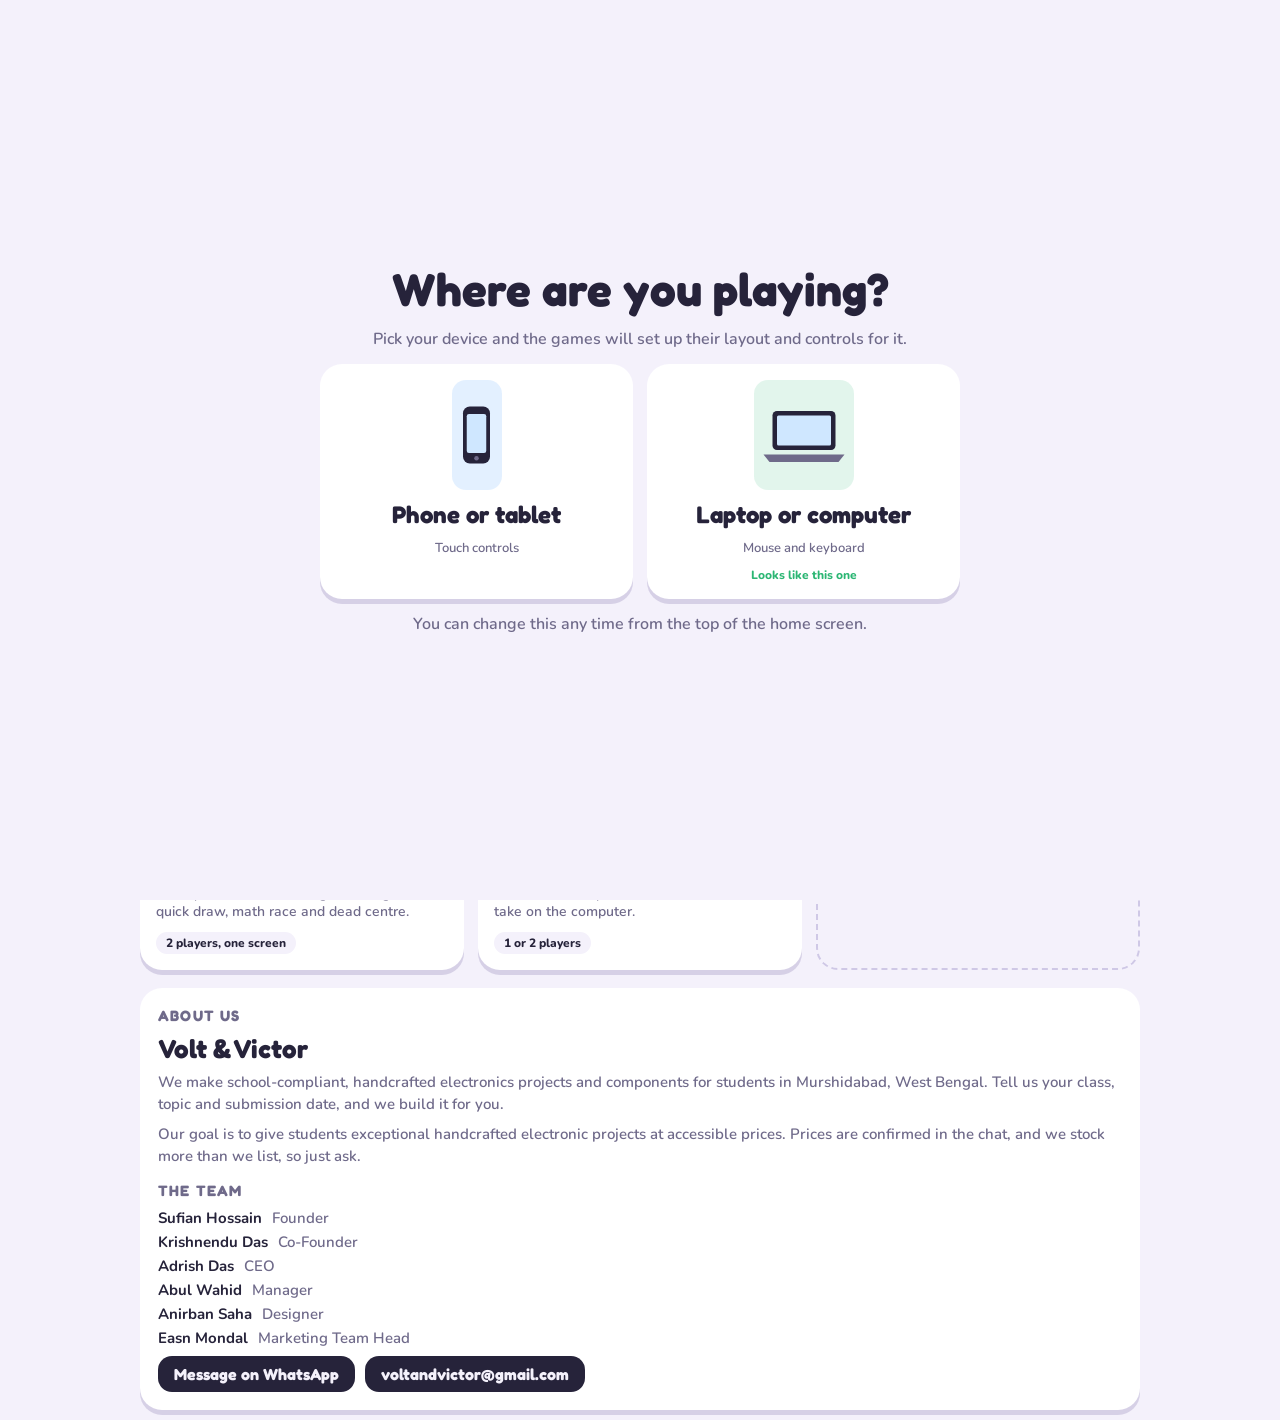
==== commit e51eb016: "Add mission and team to the hub About section Co-Authored-By: Claude Sonnet 5.5 <noreply@anthropic.c" ====
--- a/games/index.html
+++ b/games/index.html
@@ -50,6 +50,8 @@
 .about{background:var(--panel);border-radius:22px;padding:18px;box-shadow:0 5px 0 var(--shadow);display:flex;flex-direction:column;gap:8px;margin-bottom:10px}
 .about h2{font-family:var(--display);font-size:26px;margin:0}
 .about p{margin:0;color:var(--muted);font-size:15px;line-height:1.45}
+.about .team{list-style:none;margin:0;padding:0;display:grid;gap:4px;color:var(--muted);font-size:15px}
+.about .team b{color:var(--fg);margin-right:6px}
 .alinks{display:flex;flex-wrap:wrap;gap:10px}
 .alinks a{font:700 16px var(--display);color:var(--bg);background:var(--fg);border-radius:14px;padding:8px 16px;text-decoration:none}
 /* in-game frame */
@@ -183,7 +185,9 @@
     <div class="brand">About us</div>
     <h2>Volt &amp; Victor</h2>
     <p>We make school-compliant, handcrafted electronics projects and components for students in Murshidabad, West Bengal. Tell us your class, topic and submission date, and we build it for you.</p>
-    <p>Prices are confirmed in the chat, and we stock more than we list, so just ask.</p>
+    <p>Our goal is to give students exceptional handcrafted electronic projects at accessible prices. Prices are confirmed in the chat, and we stock more than we list, so just ask.</p>
+    <div class="brand" style="margin-top:6px">The team</div>
+    <ul class="team"><li><b>Sufian Hossain</b> Founder</li><li><b>Krishnendu Das</b> Co-Founder</li><li><b>Adrish Das</b> CEO</li><li><b>Abul Wahid</b> Manager</li><li><b>Anirban Saha</b> Designer</li><li><b>Easn Mondal</b> Marketing Team Head</li></ul>
     <div class="alinks"><a href="https://wa.me/918653984069" target="_blank" rel="noopener">Message on WhatsApp</a><a href="mailto:voltandvictor@gmail.com">voltandvictor@gmail.com</a></div>
   </section>
 </div>
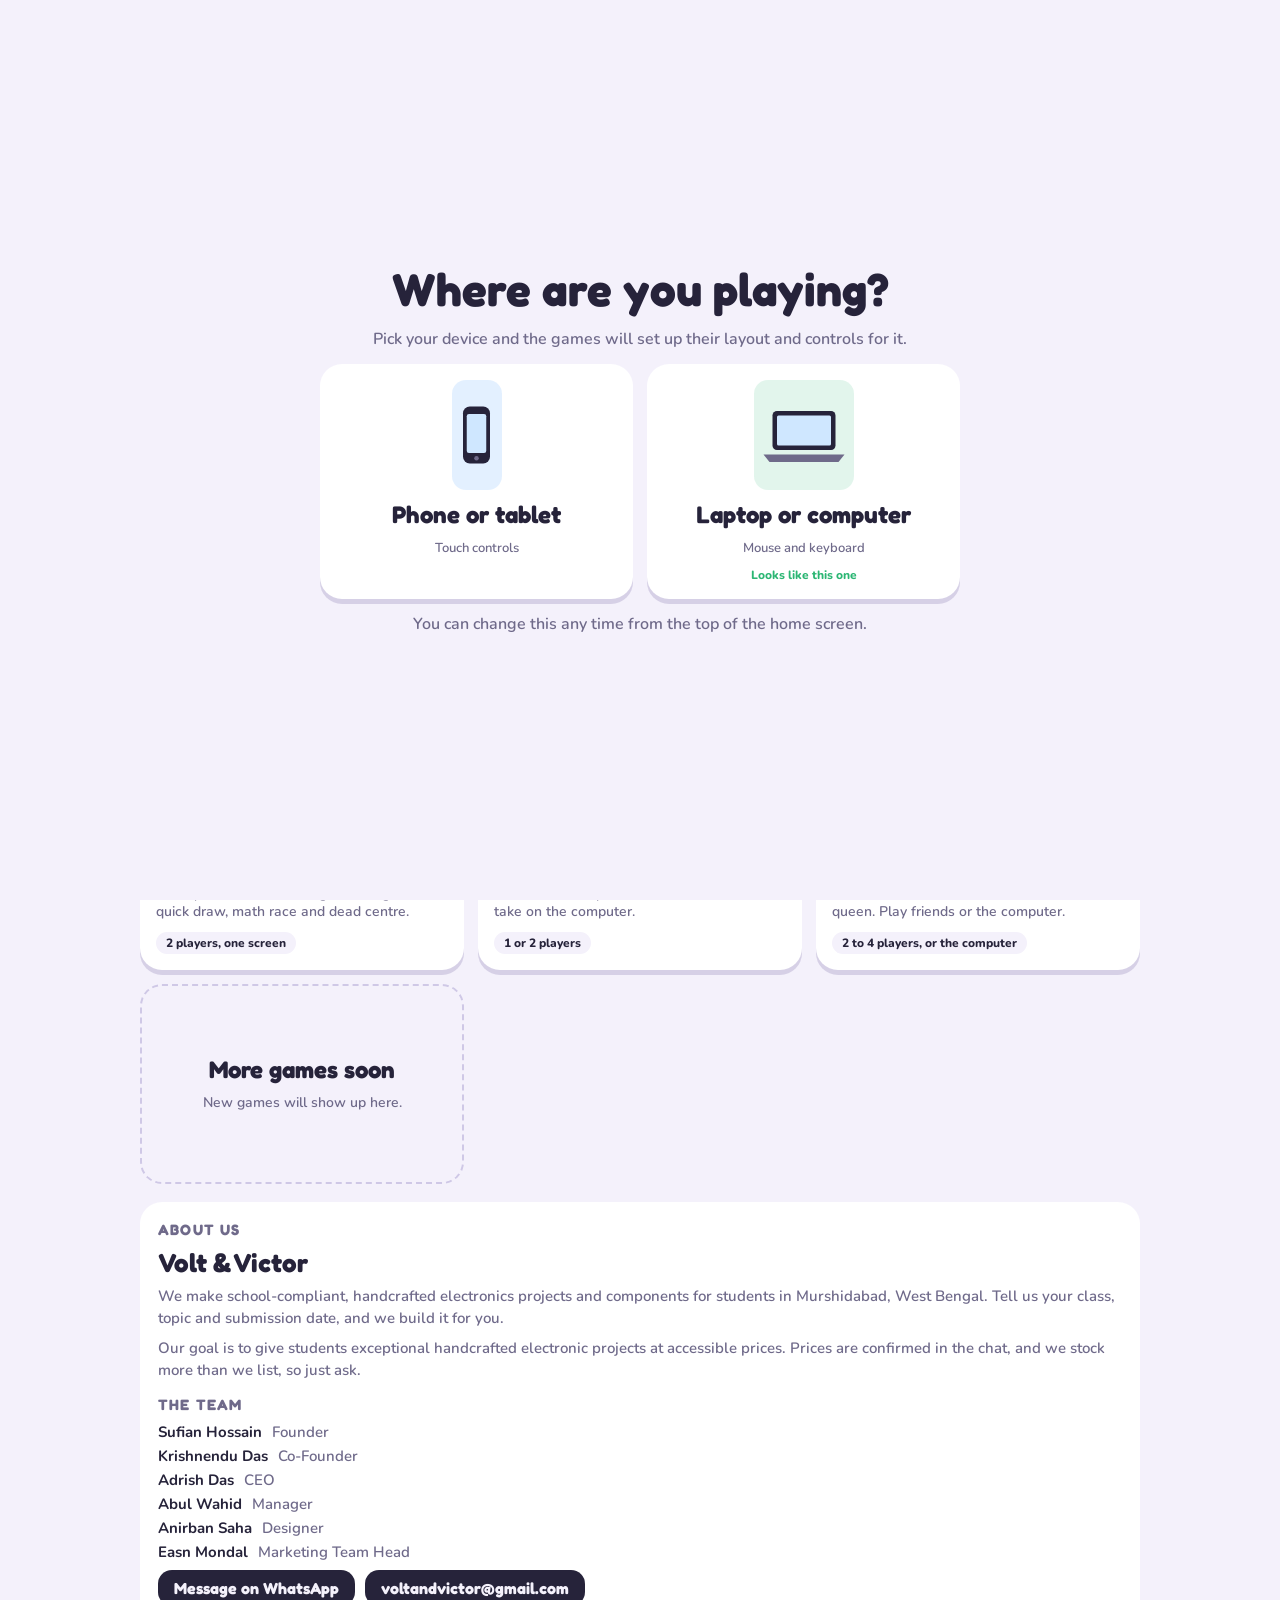
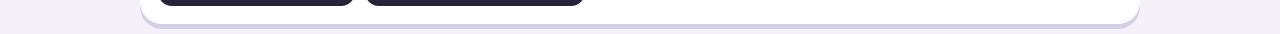
==== commit 76af88b4: "Add Carrom to the game hub Co-Authored-By: Claude Sonnet 5.5 <noreply@anthropic.com> Claude-Session:" ====
--- a/games/index.html
+++ b/games/index.html
@@ -16,7 +16,7 @@
  --red:#ff6b82;--green:#3fd08a;--yellow:#ffc933;--blue:#5ba6ff;--board:#2b2850;--cell:#1f1c3a;--cellline:#3b3763;color-scheme:dark}
 html,body{height:100%}
 body{box-sizing:border-box;background:var(--bg);color:var(--fg);font-family:var(--body);font-weight:600;overflow-x:hidden;
- padding-left:max(16px,env(safe-area-inset-left,0px));padding-right:max(16px,env(safe-area-inset-right,0px));padding-block:14px;
+ padding-left:max(16px,env(safe-area-inset-left,0px));padding-right:max(16px,env(safe-area-inset-right,0px));padding-block:14px max(56px,env(safe-area-inset-bottom,0px));
  user-select:none;-webkit-user-select:none}
 body.playing{overflow:hidden;touch-action:none}
 [hidden]{display:none!important}
@@ -54,6 +54,10 @@
 .about .team b{color:var(--fg);margin-right:6px}
 .alinks{display:flex;flex-wrap:wrap;gap:10px}
 .alinks a{font:700 16px var(--display);color:var(--bg);background:var(--fg);border-radius:14px;padding:8px 16px;text-decoration:none}
+#rotate{position:fixed;inset:0;z-index:90;background:var(--bg);color:var(--fg);display:flex;flex-direction:column;align-items:center;justify-content:center;gap:12px;text-align:center;padding:24px}
+#rotate h1{font-family:var(--display);font-size:32px;margin:0}#rotate p{margin:0;color:var(--muted);max-width:26ch;line-height:1.4}
+#rotate .rot{transform-origin:55px 49px;animation:rturn 2.4s ease-in-out infinite}@keyframes rturn{0%,20%{transform:rotate(0)}60%,100%{transform:rotate(-90deg)}}
+@media (prefers-reduced-motion:reduce){#rotate .rot{animation:none}}
 /* in-game frame */
 #gameview{height:100%;display:flex;flex-direction:column;gap:8px;max-width:760px;margin:0 auto}
 .gbar{display:flex;align-items:center;gap:12px}
@@ -169,6 +173,20 @@
 [data-device="laptop"] .lu-bar .die{width:96px;height:96px;padding:14px}
 [data-device="laptop"] .lu-bar button{width:100%;font-size:20px}
 [data-device="laptop"] .kbhint{display:block}
+@media (orientation:landscape) and (max-height:520px){
+ body{padding-block:8px max(56px,env(safe-area-inset-bottom,0px))}
+ #gameview{max-width:none;gap:4px}
+ .gbar button{padding:4px 12px;font-size:14px}.gbar span{font-size:17px}
+ .lu-setup{max-width:560px;width:100%;align-self:center;padding:12px;gap:8px}
+ .lu-play{flex-direction:row;justify-content:center;gap:16px}
+ .lu-play .boardwrap{width:auto;flex:1;align-self:stretch}
+ .lu-bar.flip{display:none}
+ .lu-play .lu-bar{flex-direction:column;width:200px;gap:8px;align-self:center;flex:none}
+ .lu-bar .bst{text-align:center;font-size:17px}
+ .lu-bar .die{width:68px;height:68px;padding:10px}
+ .lu-bar button{width:100%;font-size:17px}
+ #hub h1{font-size:34px}
+}
 </style>
 </head>
 <body>
@@ -200,6 +218,7 @@
   </div>
   <p>You can change this any time from the top of the home screen.</p>
 </div></div>
+<div id="rotate" hidden><svg width="96" height="96" viewBox="0 0 110 110" aria-hidden="true"><g class="rot"><rect x="36" y="14" width="38" height="70" rx="8" fill="none" stroke="currentColor" stroke-width="5"/></g><path d="M18 62a40 40 0 0 0 20 36M18 62l-4-12M18 62l12-2" fill="none" stroke="var(--gold)" stroke-width="5" stroke-linecap="round"/></svg><h1 id="rtitle"></h1><p id="rtext"></p><button class="ghost" id="rskip">Play anyway</button></div>
 <div id="gameview" hidden>
   <div class="gbar"><button id="back">&lsaquo; Games</button><span id="gtitle"></span><span class="brand gb">Volt &amp; Victor</span></div>
   <div id="groot"></div>
@@ -214,6 +233,7 @@
 const $h=id=>document.getElementById(id);
 /* ---------- Device choice: HUB.device is 'mobile' or 'laptop'; games read it when they start ---------- */
 const HUB={device:'mobile'};
+const isLand=()=>HUB.device==='laptop'||matchMedia('(orientation:landscape) and (max-height:520px)').matches;
 const guessDevice=()=>{try{return matchMedia('(pointer:coarse)').matches?'mobile':'laptop'}catch(e){return 'mobile'}};
 function setDevice(d,save){
   HUB.device=d;document.documentElement.dataset.device=d;
@@ -233,7 +253,7 @@
   hub.hidden=true;view.hidden=false;document.body.classList.add('playing');
   $h('gtitle').textContent=g.title;groot.innerHTML='';
   cleanup=g.mount(groot)||null;window.scrollTo(0,0);
-  splash(g);
+  splash(g);orientFor(g);
 }
 /* start-up splash: company name, gone after a moment or on tap */
 function splash(g){
@@ -242,7 +262,30 @@
   const done=()=>{clearTimeout(tm);s.classList.add('out');setTimeout(()=>s.remove(),300)};
   const tm=setTimeout(done,1600);s.addEventListener('pointerdown',done);document.body.appendChild(s);
 }
+/* orientation: each game has a preferred one (landscape, portrait or any). On phones we try fullscreen plus an orientation lock
+   from the tap that opened the game; where the browser refuses (for example iPhone Safari) a Rotate your phone screen is shown. */
+let want=null;
+function orientOk(){const land=innerWidth>innerHeight;return !want||want==='landscape'===land}
+function checkRot(){const r=$h('rotate');if(!r)return;r.hidden=orientOk()||skipRot;}
+let skipRot=false;
+function orientFor(g){
+  want=null;skipRot=false;
+  if(HUB.device!=='mobile'||!g.orient||g.orient==='any'){checkRot();return}
+  want=g.orient;
+  const lock=()=>{try{const p=screen.orientation&&screen.orientation.lock&&screen.orientation.lock(want);p&&p.catch&&p.catch(()=>{})}catch(e){}};
+  try{const f=document.documentElement.requestFullscreen&&document.documentElement.requestFullscreen();f&&f.then?f.then(lock,lock):lock()}catch(e){lock()}
+  $h('rtitle').textContent='Rotate your phone';
+  $h('rtext').textContent=g.title+' plays '+(want==='landscape'?'sideways':'upright')+'. Turn your phone to start.';
+  checkRot();
+}
+function orientFree(){
+  want=null;checkRot();
+  try{screen.orientation&&screen.orientation.unlock&&screen.orientation.unlock()}catch(e){}
+  try{document.fullscreenElement&&document.exitFullscreen()}catch(e){}
+}
+addEventListener('resize',checkRot);addEventListener('orientationchange',()=>setTimeout(checkRot,200));
 function close(){
+  orientFree();
   const sp=$h('splash');if(sp)sp.remove();
   try{cleanup&&cleanup()}catch(e){}
   cleanup=null;groot.innerHTML='';view.hidden=true;hub.hidden=false;document.body.classList.remove('playing');
@@ -1215,7 +1258,8 @@
 
 /* ---------- Blockcraft (voxel sandbox, WebGL) ---------- */
 /* Blockcraft: a small voxel sandbox in hand-written WebGL. Original textures and names. */
-function mountBlockcraft(root){
+function mountBlockcraft(root,opts){
+opts=opts||{};
 'use strict';
 const WX=128,WZ=128,WY=64,CS=16,NCX=WX/CS,NCZ=WZ/CS,SEA=18,EPS=1e-5;
 const SAVE='blockcraft-save-v1';
@@ -1246,6 +1290,8 @@
 root.innerHTML=`<style>
 .bc{position:relative;width:100%;height:100%;flex:1;min-height:0;overflow:hidden;background:#79b6ff;touch-action:none;user-select:none;-webkit-user-select:none;-webkit-touch-callout:none;font-family:"Trebuchet MS",system-ui,sans-serif;font-weight:700;color:#fff}
 .bc *{box-sizing:border-box}
+.bc [hidden]{display:none!important}
+.bc:not(.touch) .only-touch,.bc.touch .only-kb{display:none}
 .bc :where(button){all:unset;box-sizing:border-box;cursor:pointer;text-align:center;-webkit-tap-highlight-color:transparent}
 .bc canvas.bc-gl{position:absolute;inset:0;width:100%;height:100%;display:block;touch-action:none;outline:0}
 .bc .hud{display:none}
@@ -1262,7 +1308,7 @@
 .bc-slot.sel{border-color:#fff;background:rgba(220,220,220,.5);outline:2px solid #111}
 .bc-slot.pick{border-color:#ffd54a}
 .bc-slot img{width:84%;height:84%;image-rendering:pixelated;pointer-events:none}
-.bc-slot b{position:absolute;right:2px;bottom:0;font-size:12px;text-shadow:1px 1px 0 #000;pointer-events:none}
+.bc-slot b{color:#fff;position:absolute;right:2px;bottom:0;font-size:12px;text-shadow:1px 1px 0 #000;pointer-events:none}
 .bc-hearts{position:absolute;left:50%;bottom:calc(max(8px,env(safe-area-inset-bottom,0px)) + min(46px,8.6vw) + 18px);transform:translateX(-50%);display:flex;gap:1px;font-size:18px;line-height:1;text-shadow:1px 1px 0 #000;pointer-events:none;width:max-content}
 .bc-hearts span{color:#e23b3b}.bc-hearts span.e{color:#3a1a1a}
 .bc-hearts span.h{background:linear-gradient(90deg,#e23b3b 50%,#3a1a1a 50%);-webkit-background-clip:text;background-clip:text;color:transparent}
@@ -1278,8 +1324,8 @@
 .bc-btn.jump{right:calc(18px + env(safe-area-inset-right,0px));bottom:calc(76px + env(safe-area-inset-bottom,0px));width:72px;height:72px;line-height:66px}
 .bc-btn.down{right:calc(100px + env(safe-area-inset-right,0px));bottom:calc(66px + env(safe-area-inset-bottom,0px))}
 .bc-btn.fly{right:calc(24px + env(safe-area-inset-right,0px));bottom:calc(158px + env(safe-area-inset-bottom,0px));width:50px;height:50px;line-height:44px;font-size:12px}
-.bc-btn.bag{right:10px;top:10px;width:50px;height:50px;line-height:44px;font-size:12px}
-.bc-btn.pz{left:10px;top:10px;width:50px;height:50px;line-height:44px;font-size:14px}
+.bc-btn.bag{right:max(10px,env(safe-area-inset-right,0px));top:10px;width:50px;height:50px;line-height:44px;font-size:12px}
+.bc-btn.pz{left:max(10px,env(safe-area-inset-left,0px));top:10px;width:50px;height:50px;line-height:44px;font-size:14px}
 .bc-btn.pz,.bc-btn.bag{display:none}
 .bc.playing .bc-btn.pz,.bc.playing .bc-btn.bag{display:block}
 .bc:not(.touch) .bc-btn.pz{left:auto;right:10px;top:70px;width:40px;height:40px;line-height:34px;font-size:12px}
@@ -1303,10 +1349,41 @@
 .bc-grid .bc-slot{width:auto;height:auto;aspect-ratio:1}
 .bc-recipe{display:flex;align-items:center;gap:8px;padding:4px;background:#b0b0b0;margin-bottom:3px;font-size:13px;text-align:left}
 .bc-recipe .tx{flex:1}
-.bc-recipe .bc-mb{width:auto;padding:5px 10px;font-size:13px}
-.bc-recipe .bc-mb.dis{opacity:.45;pointer-events:none}
+.bc-recipe .bc-mb{width:auto;padding:5px 10px;font-size:13px;background:#4f8a3a;text-shadow:none}
+.bc-recipe .bc-mb.dis{background:#8a8a8a;opacity:.7;pointer-events:none}
+.bc-panel .bc-mb.sm{text-shadow:none}
 .bc-load .bar{width:min(300px,80vw);height:14px;border:3px solid #111;background:#333}
 .bc-load .bar i{display:block;height:100%;width:0;background:#6fd24a}
+@media (max-height:520px){
+.bc-title{display:none;flex-direction:row;flex-wrap:wrap;align-content:center;gap:8px 14px;padding:8px 18px}
+.bc-title.on{display:flex}
+.bc-title h1{flex:1 1 100%;font-size:42px;letter-spacing:2px;margin:0}
+.bc-title p{flex:1 1 100%;margin:0;font-size:13px}
+.bc-title .bc-mb{width:min(240px,42vw);padding:8px 8px;font-size:15px}
+.bc-title .bc-row{flex:1 1 100%;font-size:13px}
+.bc-title .bc-mb.sm{width:auto;min-width:84px}
+.bc-panel h3{margin:0 0 3px;font-size:12px}
+.bc-grid{gap:1px;margin-bottom:5px}
+.bc-recipe{padding:2px 6px;margin-bottom:2px;font-size:11px}
+.bc-recipe img{width:26px;height:26px}
+.bc-recipe .bc-mb{padding:4px 8px;font-size:12px}
+.bc-title .bc-help{display:none}
+.bc-mb{padding:8px 10px}
+.bc-pause{flex-direction:row;flex-wrap:wrap;align-content:center}
+.bc-pause h2{flex:1 1 100%}
+.bc-pause .bc-mb{width:min(260px,44vw)}
+.bc-inv{padding:6px}
+.bc-panel{max-width:min(96vw,760px);padding:8px 10px;display:grid;grid-template-columns:1fr 1fr;gap:0 14px;align-items:start}
+.bc-panel>.bc-row{grid-column:1/3}
+.bc-panel .bc-slot b{font-size:10px}
+.bc-grid{grid-template-columns:repeat(9,1fr)}
+.bc-panel .bc-col{min-width:0}
+.bc-load .bar{width:60vw}
+}
+.bc-rot{z-index:20;background:#17152a;display:none!important}
+.bc.touch.portrait.rotp .bc-rot{display:flex!important}
+.bc-rot svg{width:84px;height:84px;animation:bcrot 2.4s ease-in-out infinite}
+@keyframes bcrot{0%,20%{transform:rotate(0)}60%,100%{transform:rotate(-90deg)}}
 .bc-dead h2{margin:0;font-size:clamp(30px,9vw,56px);text-shadow:3px 3px 0 #300;color:#ff5a5a}
 </style>
 <canvas class="bc-gl" tabindex="0"></canvas>
@@ -1321,11 +1398,13 @@
  <button class="bc-mb" data-a="survival">New survival world</button>
  <button class="bc-mb" data-a="creative">New creative world</button>
  <div class="bc-row"><span>View distance</span><button class="bc-mb sm" data-d="3">Near</button><button class="bc-mb sm" data-d="5">Normal</button><button class="bc-mb sm" data-d="8">Far</button></div>
- <div class="bc-help"><span class="onlymob">Touch: left side moves, drag on the right to look. Tap to place, hold to break or attack.</span><span class="onlylap">Keyboard: WASD, mouse, left click break, right click place, 1-9 or wheel to pick, E bag, F fly (creative), Shift sneak/down.</span></div></div>
+ <button class="bc-mb" data-a="exit" hidden>Back to game hub</button>
+ <div class="bc-help"><span class="only-touch">Touch: left side moves, drag on the right to look. Tap to place, hold to break or attack.</span><span class="only-kb">Keyboard: WASD, mouse, left click break, right click place, 1-9 or wheel to pick, E bag, F fly (creative), Shift sneak/down.</span></div></div>
 <div class="bc-screen bc-dim bc-pause"><h2 style="margin:0">Paused</h2>
- <button class="bc-mb" data-a="resume">Back to game</button><button class="bc-mb" data-a="title">Save and quit to title</button></div>
+ <button class="bc-mb" data-a="resume">Back to game</button><button class="bc-mb" data-a="title">Save and quit to title</button><button class="bc-mb" data-a="exit" hidden>Back to game hub</button></div>
 <div class="bc-screen bc-dim bc-inv"><div class="bc-panel"></div></div>
 <div class="bc-screen bc-dim bc-dead"><h2>You died</h2><button class="bc-mb" data-a="respawn">Respawn</button></div>
+<div class="bc-screen bc-rot"><svg viewBox="0 0 110 110" aria-hidden="true"><rect x="36" y="14" width="38" height="70" rx="8" fill="none" stroke="#fff" stroke-width="5"/></svg><h2 style="margin:0">Turn your phone sideways</h2><div class="bc-help">Blockcraft is played in landscape.</div></div>
 <div class="bc-screen bc-load bc-dim"><div>Building world...</div><div class="bar"><i></i></div></div>`;
 root.classList.add('bc');
 const $=s=>root.querySelector(s);
@@ -1393,7 +1472,12 @@
 const PW=prog(`attribute vec3 aPos;attribute vec2 aUv;attribute vec2 aLE;uniform mat4 uVP;uniform vec3 uCam;
 varying vec2 vUv;varying float vL;varying float vE;varying float vD;
 void main(){gl_Position=uVP*vec4(aPos,1.0);vUv=aUv;vL=aLE.x;vE=aLE.y;vD=length(aPos-uCam);}`,
-`precision mediump float;uniform sampler2D uTex;uniform float uDay;uniform vec3 uFogCol;uniform vec2 uFog;uniform float uBlend;
+`#ifdef GL_FRAGMENT_PRECISION_HIGH
+precision highp float;
+#else
+precision mediump float;
+#endif
+uniform sampler2D uTex;uniform float uDay;uniform vec3 uFogCol;uniform vec2 uFog;uniform float uBlend;
 varying vec2 vUv;varying float vL;varying float vE;varying float vD;
 void main(){vec4 c=texture2D(uTex,vUv);if(c.a<0.3)discard;
  float l=max(vL*uDay,vE*0.95);vec3 col=c.rgb*l;
@@ -1506,6 +1590,7 @@
     }
   }
 }
+function clearSpot(x,z){for(let dz=-2;dz<=2;dz++)for(let dx=-2;dx<=2;dx++)if(surfaceY(x+dx,z+dz)!==hm[(x+dx)+(z+dz)*WX])return false;return true}
 function surfaceY(x,z){for(let y=WY-1;y>=0;y--){const b=data[idx(x,y,z)];if(b&&b!==LEAVES&&b!==WATER)return y}return 0}
 
 /* ---------- chunks & meshing ---------- */
@@ -1688,14 +1773,14 @@
   P.hp=Math.max(0,P.hp-n);P.regen=-6;refreshHearts();sfx('hurt');
   elHurt.style.transition='none';elHurt.style.opacity=1;requestAnimationFrame(()=>{elHurt.style.transition='opacity .35s';elHurt.style.opacity=0});
   if(kx||kz){P.vx-=kx*5;P.vz-=kz*5;P.vy=Math.max(P.vy,4)}
-  if(P.hp<=0){state='dead';breaking=false;if(document.pointerLockElement)document.exitPointerLock();showScreen('dead')}
+  if(P.hp<=0){state='dead';resetInput();if(document.pointerLockElement)document.exitPointerLock();showScreen('dead')}
 }
 
 /* ---------- input ---------- */
 const keys={};let joy={id:-1,ox:0,oy:0,x:0,y:0},look={id:-1,x:0,y:0,sx:0,sy:0,t:0,moved:false},jumpHeld=false,downHeld=false,lastJump=0,touchUI=false;
 const coarse=matchMedia&&matchMedia('(pointer:coarse)').matches;
 function setTouch(v){touchUI=v;root.classList.toggle('touch',v)}
-setTouch(HUB.device==='mobile'?true:HUB.device==='laptop'?false:coarse||'ontouchstart' in window&&navigator.maxTouchPoints>0&&!matchMedia('(pointer:fine)').matches);
+setTouch(opts.device==='mobile'?true:opts.device==='laptop'?false:coarse||'ontouchstart' in window&&navigator.maxTouchPoints>0&&!matchMedia('(pointer:fine)').matches);
 const SENS=.0052;
 function isPlaying(){return state==='play'&&!scr.inv.classList.contains('on')}
 function lockPtr(){try{const p=canvas.requestPointerLock&&canvas.requestPointerLock();if(p&&p.catch)p.catch(()=>{})}catch(e){}}
@@ -1795,21 +1880,21 @@
 }
 function toggleInv(){
   const open=!scr.inv.classList.contains('on');
-  if(open){if(state!=='play')return;buildInv();showScreen('inv');breaking=false;if(document.pointerLockElement){justOpened=true;document.exitPointerLock();setTimeout(()=>{justOpened=false},300)}}
+  if(open){if(state!=='play')return;buildInv();showScreen('inv');resetInput();if(document.pointerLockElement){justOpened=true;document.exitPointerLock();setTimeout(()=>{justOpened=false},300)}}
   else{scr.inv.classList.remove('on');pick=-1;refreshHotbar()}
 }
 let pick=-1;
 function buildInv(){
   let h='<div class="bc-row" style="justify-content:space-between"><b>'+(mode==='creative'?'Creative blocks':'Backpack')+'</b><button class="bc-mb sm" data-x="close">Close</button></div>';
   if(mode==='creative'){
-    h+='<h3>Tap a block to put it in the selected hotbar slot</h3><div class="bc-grid">'+PALETTE.map(id=>slotHtml({id,n:1},'','data-pal="'+id+'"')).join('')+'</div>';
+    h+='<div class="bc-col" style="grid-column:1/3"><h3>Tap a block to put it in the selected hotbar slot</h3><div class="bc-grid" style="grid-template-columns:repeat(13,1fr)">'+PALETTE.map(id=>slotHtml({id,n:1},'','data-pal="'+id+'"')).join('')+'</div></div>';
   }else{
-    h+='<h3>Backpack (tap one slot, then another, to move)</h3><div class="bc-grid">'+inv.slice(9).map((s,i)=>slotHtml(s,pick===i+9?'pick':'','data-s="'+(i+9)+'"')).join('')+'</div>';
-    h+='<h3>Crafting</h3>'+RECIPES.map((r,i)=>{
+    h+='<div class="bc-col"><h3>Backpack (tap a slot, then another, to move)</h3><div class="bc-grid">'+inv.slice(9).map((s,i)=>slotHtml(s,pick===i+9?'pick':'','data-s="'+(i+9)+'"')).join('')+'</div><h3>Hotbar</h3><div class="bc-grid" style="margin:0">'+inv.slice(0,9).map((s,i)=>slotHtml(s,pick===i?'pick':i===hs?'sel':'','data-s="'+i+'"')).join('')+'</div></div>';
+    h+='</div><div class="bc-col"><h3>Crafting</h3>'+RECIPES.map((r,i)=>{
       const ok=Object.keys(r.need).every(k=>count(+k)>=r.need[k]);
-      return'<div class="bc-recipe"><img src="'+iconOf(r.out)+'" width="34" height="34" style="image-rendering:pixelated"><span class="tx"><b>'+r.n+' '+NAMES[r.out]+'</b><br>'+Object.keys(r.need).map(k=>r.need[k]+' '+NAMES[k]).join(' + ')+'</span><button class="bc-mb'+(ok?'':' dis')+'" data-r="'+i+'">Craft</button></div>'}).join('');
-  }
-  h+='<h3>Hotbar</h3><div class="bc-grid" style="margin:0">'+inv.slice(0,9).map((s,i)=>slotHtml(s,pick===i?'pick':i===hs?'sel':'','data-s="'+i+'"')).join('')+'</div>';
+      return'<div class="bc-recipe"><img src="'+iconOf(r.out)+'" width="34" height="34" style="image-rendering:pixelated"><span class="tx"><b>'+r.n+' '+NAMES[r.out]+'</b><br>'+Object.keys(r.need).map(k=>r.need[k]+' '+NAMES[k]).join(' + ')+'</span><button class="bc-mb'+(ok?'':' dis')+'" data-r="'+i+'">Craft</button></div>'}).join('')+'</div>';
+  }
+  if(mode==='creative')h+='<div class="bc-col" style="grid-column:1/3"><h3>Hotbar</h3><div class="bc-grid" style="margin:0;grid-template-columns:repeat(9,minmax(0,52px))">'+inv.slice(0,9).map((s,i)=>slotHtml(s,i===hs?'sel':'','data-s="'+i+'"')).join('')+'</div></div>';
   elInv.innerHTML=h;
 }
 on(elInv,'click',e=>{
@@ -1843,6 +1928,7 @@
 /* ---------- world start ---------- */
 const nextFrame=()=>new Promise(r=>requestAnimationFrame(r));
 async function startWorld(kind){
+  if(opts.rotatePrompt&&touchUI){try{const f=document.documentElement.requestFullscreen&&document.documentElement.requestFullscreen();const lk=()=>{try{const p=screen.orientation.lock('landscape');p&&p.catch&&p.catch(()=>{})}catch(e){}};f&&f.then?f.then(lk,lk):lk()}catch(e){}}
   state='load';showScreen('load');root.classList.remove('playing');
   const bar=$('.bc-load .bar i'),sv=kind==='continue'?loadSave():null;
   if(kind==='continue'&&!sv)kind='survival';
@@ -1855,7 +1941,7 @@
   if(sv){[P.x,P.y,P.z,P.yaw,P.pitch,P.hp]=sv.p;spawnPt=sv.sp||spawnPt;inv=sv.inv;hs=sv.hs;time=sv.time}
   else{
     let best=null,bd=1e9;
-    for(let z=20;z<WZ-20;z+=2)for(let x=20;x<WX-20;x+=2){const h=hm[x+z*WX];if(h>SEA+1&&h<30){const d=Math.hypot(x-64,z-64);if(d<bd){bd=d;best=[x,z]}}}
+    for(let z=20;z<WZ-20;z+=2)for(let x=20;x<WX-20;x+=2){const h=hm[x+z*WX];if(h>SEA+1&&h<30){const d=Math.hypot(x-64,z-64);if(d<bd&&clearSpot(x,z)){bd=d;best=[x,z]}}}
     best=best||[64,64];const sy=surfaceY(best[0],best[1])+1;
     spawnPt=[best[0]+.5,sy,best[1]+.5];[P.x,P.y,P.z]=spawnPt;P.yaw=0;P.pitch=-.15;P.hp=20;time=.27;
     inv=Array(36).fill(null);hs=0;
@@ -1867,10 +1953,11 @@
   refreshHotbar();refreshHearts();
   root.classList.add('playing');showScreen('none');state='play';
   if(!touchUI)lockPtr();
-  toast(mode==='creative'?'Creative: double-tap jump to fly':'Survival: punch a tree to get logs');
+  toast(touchUI?(mode==='creative'?'Tap to place, hold to break. FLY button to fly':'Tap to place, hold to break. Punch a tree for logs'):(mode==='creative'?'Creative: double-tap space to fly':'Survival: punch a tree to get logs'));
   lastSave=performance.now();
 }
-function pauseGame(){if(state!=='play')return;state='paused';breaking=false;if(document.pointerLockElement)document.exitPointerLock();showScreen('pause')}
+function resetInput(){breaking=false;jumpHeld=downHeld=false;for(const k in keys)keys[k]=false;joy.id=-1;look.id=-1;elJoy.style.display='none'}
+function pauseGame(){if(state!=='play')return;state='paused';resetInput();if(document.pointerLockElement)document.exitPointerLock();showScreen('pause')}
 function resumeGame(){if(state!=='paused')return;state='play';showScreen('none');if(!touchUI)lockPtr()}
 function toTitle(){saveGame();state='title';root.classList.remove('playing');showScreen('title');updateTitle();if(document.pointerLockElement)document.exitPointerLock()}
 function respawn(){P.x=spawnPt[0];P.y=spawnPt[1];P.z=spawnPt[2];P.vx=P.vy=P.vz=0;P.hp=20;P.peak=P.y;mobs=[];refreshHearts();state='play';showScreen('none');if(!touchUI)lockPtr()}
@@ -1883,9 +1970,11 @@
   if(b.dataset.d){viewDist=+b.dataset.d;try{localStorage.setItem('blockcraft-vd',viewDist)}catch(_){}updateTitle();return}
   const a=b.dataset.a;
   if(a==='continue'||a==='survival'||a==='creative'){if(!hasSave()&&a==='continue')return;startWorld(a)}
+  else if(a==='exit'){saveGame();opts.onExit&&opts.onExit()}
   else if(a==='resume')resumeGame();else if(a==='title')toTitle();else if(a==='respawn')respawn();
 });
 try{const v=+localStorage.getItem('blockcraft-vd');if(v)viewDist=v}catch(_){}
+root.querySelectorAll('[data-a=exit]').forEach(b=>{b.hidden=!opts.onExit});
 updateTitle();
 
 /* ---------- update ---------- */
@@ -1910,6 +1999,7 @@
   const cy=Math.cos(P.yaw),sy=Math.sin(P.yaw);
   const wx=-sy*iy+cy*ix,wz=-cy*iy-sy*ix;
   const eyeY=P.y+EYE,inWater=getB(Math.floor(P.x),Math.floor(P.y+.4),Math.floor(P.z))===WATER,headWater=getB(Math.floor(P.x),Math.floor(eyeY),Math.floor(P.z))===WATER;
+  for(let n=0;n<10&&coll(P.x,P.y,P.z,PW_/2,PH);n++)P.y+=1;
   const steps=Math.max(1,Math.ceil(dt/(1/60))),h=dt/steps;
   for(let st=0;st<steps;st++){
     let sp=P.fly?(wantDown&&false?5:9):inWater?2.6:(run||keys.ControlLeft?5.6:4.4);
@@ -1960,9 +2050,10 @@
 const chunkDist=c=>Math.hypot(c.cx*16+8-P.x,c.cz*16+8-P.z);
 
 /* ---------- render ---------- */
-let W=1,H=1;
+let W=1,H=1,rs=1,lowTicks=0,goodTicks=0;
 function resize(){
-  const dpr=Math.min(window.devicePixelRatio||1,touchUI?1.5:2),w=Math.max(1,Math.floor(root.clientWidth*dpr)),h=Math.max(1,Math.floor(root.clientHeight*dpr));
+  root.classList.toggle('portrait',root.clientHeight>root.clientWidth);if(opts.rotatePrompt)root.classList.add('rotp');
+  const dpr=Math.min(window.devicePixelRatio||1,touchUI?1.5:2)*rs,w=Math.max(1,Math.floor(root.clientWidth*dpr)),h=Math.max(1,Math.floor(root.clientHeight*dpr));
   if(canvas.width!==w||canvas.height!==h){canvas.width=w;canvas.height=h}W=w;H=h;
 }
 on(window,'resize',resize);
@@ -2061,10 +2152,11 @@
 function frame(ts){
   if(dead)return;raf=requestAnimationFrame(frame);
   const dt=Math.min(.1,(ts-last)/1000);last=ts;
-  if(state==='play'||state==='dead'||(state==='paused'&&false))try{update(dt)}catch(e){console.error(e)}
+  if(state==='play'||state==='dead')try{update(dt)}catch(e){console.error(e)}
   else if(state==='paused'){time=(time+dt/DAY_LEN)%1}
   try{render()}catch(e){console.error(e)}
   fpsN++;fpsT+=dt;if(fpsT>.5){fps=Math.round(fpsN/fpsT);fpsN=0;fpsT=0;
+    if(state==='play'&&!document.hidden){if(fps<26){if(++lowTicks>=3&&rs>.55){rs=Math.max(.55,rs-.15);lowTicks=0;goodTicks=0;resize()}}else{lowTicks=0;if(fps>=58&&rs<1&&++goodTicks>=8){rs=Math.min(1,rs+.1);goodTicks=0;resize()}}}
     if(showDbg)elDbg.textContent='FPS '+fps+'\nXYZ '+P.x.toFixed(1)+' '+P.y.toFixed(1)+' '+P.z.toFixed(1)+'\nmobs '+mobs.length+'  time '+time.toFixed(2);else elDbg.textContent=''}
 }
 resize();raf=requestAnimationFrame(frame);
@@ -2086,13 +2178,16 @@
 
 function mountBlockcraftHub(root){
   const box=document.createElement('div');root.appendChild(box);
-  const place=()=>{box.style.cssText='position:fixed;left:0;right:0;bottom:0;height:auto;z-index:5;top:'+Math.ceil(view.querySelector('.gbar').getBoundingClientRect().bottom+6)+'px'};
+  const phone=HUB.device==='mobile';
+  /* on a phone held sideways the game covers the title bar; Back to game hub is in its menus */
+  const place=()=>{const full=phone&&innerWidth>innerHeight,top=full?0:Math.ceil(view.querySelector('.gbar').getBoundingClientRect().bottom+6);
+    box.style.cssText='position:fixed;left:0;right:0;height:auto;z-index:5;top:'+top+'px;bottom:'+(phone?'max(56px,env(safe-area-inset-bottom,0px))':'0px')};
   place();window.addEventListener('resize',place);
-  const stop=mountBlockcraft(box);
+  const stop=mountBlockcraft(box,{device:HUB.device,onExit:()=>$h('back').click()});
   return()=>{window.removeEventListener('resize',place);try{stop()}catch(e){}box.remove()};
 }
 const BLK='<svg viewBox="0 0 120 84" aria-hidden="true"><path d="M60 6 106 30 60 54 14 30z" fill="#5fae3f"/><path d="M14 30 60 54 60 80 14 56z" fill="#8a5a34"/><path d="M106 30 60 54 60 80 106 56z" fill="#6b4425"/><path d="M14 30 60 54 60 60 14 36z" fill="#4c9232"/><path d="M106 30 60 54 60 60 106 36z" fill="#3d7a28"/><path d="M34 40l10 5v8l-10-5zM74 60l12-6v8l-12 6z" fill="#7a7a7e"/></svg>';
-GAMES.push({id:'blockcraft',title:'Blockcraft',blurb:'Mine, build and survive the night in a 3D block world.',players:'1 player, touch or keyboard',art:BLK,accent:'#5fae3f',mount:mountBlockcraftHub});
+GAMES.push({id:'blockcraft',title:'Blockcraft',blurb:'Mine, build and survive the night in a 3D block world.',players:'1 player, touch or keyboard',art:BLK,accent:'#5fae3f',orient:'landscape',mount:mountBlockcraftHub});
 /* ---------- Memory Match ---------- */
 function mountMemory(root){
   const cleanups=[],timers=new Set();let dead=false;
@@ -2131,6 +2226,7 @@
 [data-device="laptop"] .mm .side{display:flex;flex-direction:column;gap:12px;width:210px;flex:none;justify-content:center}
 [data-device="laptop"] .mm .score{flex-direction:column;flex-wrap:nowrap}
 [data-device="laptop"] .mm .bar{flex-direction:column}
+@media (orientation:landscape) and (max-height:520px){.mm{flex-direction:row;gap:14px}.mm .side{display:flex;flex-direction:column;gap:8px;width:170px;flex:none;justify-content:center}.mm .score{flex-direction:column;flex-wrap:nowrap}.mm .bar{flex-direction:column;gap:4px}}
 @media (prefers-reduced-motion:reduce){.mm .in{transition:none}}`;
   root.appendChild(css);cleanups.push(()=>css.remove());
   const box=document.createElement('div');box.className='lu';root.appendChild(box);
@@ -2270,6 +2366,7 @@
 .dg .fld canvas{max-width:100%;max-height:100%;border-radius:18px;background:#1c1a33;touch-action:none;box-shadow:0 5px 0 var(--shadow)}
 .dg .grid3{display:grid;grid-template-columns:repeat(3,1fr);gap:6px}
 .dg .grid3 button{font-size:clamp(24px,8vw,44px);background:var(--bg)!important;color:var(--fg);padding:0}
+@media (orientation:landscape) and (max-height:520px){.dg{flex-direction:row}.dg .dp.p2{transform:none}.dg .dp.p1{order:-1}.dg .dp.p2{order:1}.dg .mid .s2{order:2}.dg .mid .stage{order:1}.dg .mid button{order:3}.dg .mid{flex-direction:column;width:120px;justify-content:center;gap:8px}.dg .rope{width:100%}.dg .info{font-size:clamp(20px,5vw,32px)}.dg .btns button{font-size:clamp(18px,4vw,26px)}.dgmenu{grid-template-columns:1fr 1fr}.dgmenu button{padding:6px 10px;font-size:17px}.dgmenu button small{font-size:11px}.dgmenu button span{font-size:26px}}
 @media (prefers-reduced-motion:reduce){.dg .dp,.dg .rope i{transition:none}}`;
   root.appendChild(css);cleanups.push(()=>css.remove());
   const box=document.createElement('div');box.className='lu';root.appendChild(box);
@@ -2293,7 +2390,7 @@
 
   function play(id){
     stopGame();const def=GAMES2.find(g=>g.id===id);
-    const sc=[0,0],WN=def.wins||WINS,lap=HUB.device==='laptop',pnl=[];let over=false,roundT=0;
+    const sc=[0,0],WN=def.wins||WINS,lap=isLand(),pnl=[];let over=false,roundT=0;
     box.innerHTML='<div class="dg"><div class="dp p2"><div class="say"></div><div class="info"></div><div class="btns"></div></div><div class="mid"><span class="s2">0</span><div class="stage"></div><span class="s1">0</span><button class="ghost" id="dgm">Menu</button></div><div class="dp p1"><div class="say"></div><div class="info"></div><div class="btns"></div></div></div>';
     const dg=box.querySelector('.dg'),stage=dg.querySelector('.stage');
     [box.querySelector('.p1'),box.querySelector('.p2')].forEach(e=>pnl.push({el:e,say:e.querySelector('.say'),info:e.querySelector('.info'),btns:e.querySelector('.btns')}));
@@ -2331,12 +2428,12 @@
 
   const GAMEFNS={
     tug(a,lap){
-      let pos=0;stageRope();
+      let pos=0,live=false;stageRope();
       function stageRope(){a.stage.innerHTML='<div class="rope"><i></i></div>'}
       const dot=()=>a.stage.querySelector('i');
       const draw=()=>{const d=dot();if(d)d.style.left=(50-pos*50)+'%'};
-      const pull=p=>{pos+=(p===0?1:-1)*0.07;draw();if(Math.abs(pos)>=1){pos=p===0?1:-1;draw();a.win(p,NAME[p]+' wins the pull!')}};
-      return{start(){pos=0;draw();a.say('Tap tap tap!');[0,1].forEach(p=>{a.info(p,'');})},
+      const pull=p=>{if(!live)return;pos+=(p===0?1:-1)*0.07;draw();if(Math.abs(pos)>=1){live=false;pos=p===0?1:-1;draw();a.win(p,NAME[p]+' wins the pull!')}};
+      return{start(){pos=0;live=true;draw();a.say('Tap tap tap!');[0,1].forEach(p=>{a.info(p,'');})},
         onKey:(p,i)=>pull(p),
         init:(()=>{[0,1].forEach(p=>a.btn(p,'PULL',p?'L':'A',()=>pull(p)))})()}
     },
@@ -2415,7 +2512,7 @@
       const PL=70,PT=10,R=7,side=lap?[0,V]:[V,0];
       let pu=[U/2,U/2],bu=0,bv=0,du=0,dv=0,wait=0,held={},last=0,run=true,msg='';
       const toField=(e)=>{const r=cv.getBoundingClientRect(),x=(e.clientX-r.left)/r.width*cv.width,y=(e.clientY-r.top)/r.height*cv.height;return lap?[y,x]:[x,y]};
-      const move=e=>{if(lap)return;const [u,v]=toField(e),p=v>V/2?0:1;pu[p]=Math.max(PL/2,Math.min(U-PL/2,u))};
+      const move=e=>{const [u,v]=toField(e),p=lap?(v<V/2?0:1):(v>V/2?0:1);pu[p]=Math.max(PL/2,Math.min(U-PL/2,u))};
       a.on(cv,'pointerdown',e=>{e.preventDefault();try{cv.setPointerCapture(e.pointerId)}catch(_){}move(e)});
       a.on(cv,'pointermove',e=>{if(e.buttons||e.pointerType==='touch')move(e)});
       const K={KeyW:[0,-1],KeyS:[0,1],ArrowUp:[1,-1],ArrowDown:[1,1]};
@@ -2467,7 +2564,10 @@
 .tt .tsc div{background:var(--panel);border-radius:14px;padding:6px 14px;font:700 17px var(--display);border:3px solid transparent;box-shadow:0 3px 0 var(--shadow)}
 .tt .tsc div.on{border-color:var(--gold)}
 .tt .tb{flex:1;min-height:0;display:flex;align-items:center;justify-content:center;width:100%}
-.tt .tg{display:grid;grid-template-columns:repeat(3,1fr);gap:8px;width:min(100%,380px,60vh);aspect-ratio:1}
+.tt .tside{display:contents}
+.tt .tsc{order:0}.tt .tb{order:1}.tt .tst{order:2}.tt .trow{order:3}
+.tt .tg{display:grid;grid-template-columns:repeat(3,minmax(0,1fr));grid-template-rows:repeat(3,minmax(0,1fr));gap:8px;width:300px;height:300px}
+@media (orientation:landscape) and (max-height:520px){.tt{flex-direction:row;justify-content:center;gap:24px}.tt .tside{display:flex;flex-direction:column;gap:10px;width:210px;justify-content:center}.tt .tsc{flex-direction:column;flex-wrap:nowrap;align-items:stretch}.tt .tb{flex:1;width:auto;height:100%;order:-1}.tt .tg button{font-size:clamp(30px,10vh,60px)}}
 .tt .tg button{padding:0;background:var(--panel);color:var(--p1);font:700 clamp(44px,16vw,84px) var(--display);border-radius:18px;line-height:1}
 .tt .tg button.o{color:var(--p2)}
 .tt .tg button.w{background:color-mix(in srgb,var(--green) 35%,var(--panel))}
@@ -2487,11 +2587,13 @@
   const winner=bd=>{for(const l of LINES)if(bd[l[0]]&&bd[l[0]]===bd[l[1]]&&bd[l[0]]===bd[l[2]])return l;return null};
   function round(){
     b=Array(9).fill('');turn=starter;over=false;
-    box.innerHTML='<div class="tt"><div class="tsc" id="ts"></div><div class="tb"><div class="tg" id="tg"></div></div><div class="tst" id="tst"></div><div class="trow"><button class="ghost" id="tm">Menu</button></div></div>';
+    box.innerHTML='<div class="tt"><div class="tside"><div class="tsc" id="ts"></div><div class="tst" id="tst"></div><div class="trow"><button class="ghost" id="tm">Menu</button></div></div><div class="tb" id="tbd"><div class="tg" id="tg"></div></div></div>';
     const g=box.querySelector('#tg');
     g.innerHTML=b.map((_,i)=>'<button data-i="'+i+'" aria-label="Square '+(i+1)+', empty"></button>').join('');
     on(g,'click',e=>{const el=e.target.closest('button');if(el&&!over&&!(cpu&&turn===1))play(+el.dataset.i)});
     box.querySelector('#tm').onclick=menu;
+    const bd=box.querySelector('#tbd'),fit=()=>{const s=Math.max(120,Math.min(bd.clientWidth,bd.clientHeight,420));g.style.width=g.style.height=s+'px'};
+    fit();on(window,'resize',fit);later(fit,60);
     draw();if(cpu&&turn===1)later(cpuMove,450);
   }
   const mark=t=>t?'O':'X';
@@ -2526,6 +2628,483 @@
 }
 const TTT='<svg viewBox="0 0 120 84" aria-hidden="true"><path d="M44 8v68M76 8v68M18 31h84M18 55h84" stroke="#26233a" stroke-width="5" stroke-linecap="round"/><path d="M22 12l16 16M38 12L22 28" stroke="#ef4d63" stroke-width="6" stroke-linecap="round"/><circle cx="60" cy="43" r="9" fill="none" stroke="#3d8bff" stroke-width="6"/><path d="M82 60l16 16M98 60L82 76" stroke="#ef4d63" stroke-width="6" stroke-linecap="round"/></svg>';
 GAMES.push({id:'ttt',title:'Tic-tac-toe',blurb:'The classic. Play a friend on this screen, or take on the computer.',players:'1 or 2 players',art:TTT,accent:'#ef4d63',mount:mountTicTacToe});
+
+/* ---------- Carrom ---------- */
+function mountCarrom(root){
+  const cleanups=[];let dead=false;const timers=new Set();
+  const on=(t,e,f,o)=>{t.addEventListener(e,f,o);cleanups.push(()=>t.removeEventListener(e,f,o))};
+  const later=(f,ms)=>{const id=setTimeout(()=>{timers.delete(id);if(!dead)f()},ms);timers.add(id)};
+  const laptop=HUB.device==='laptop';
+  /* board is 800 x 800 units: wooden frame, then the playing surface from L to H. Everything below is in these units. */
+  const SZ=800,L=36,H=764,C=400,R=17,RS=21,PR=33,PC=49,BY=H-118,BX0=166,BX1=634,PULL=270,MINPULL=26;
+  const POCK=[[PC,PC],[SZ-PC,PC],[PC,SZ-PC],[SZ-PC,SZ-PC]];
+  const VAL={w:20,b:10,q:50},NAME={w:'white',b:'black',q:'red queen'};
+  const STEP=1/240,FK=0.85,FD=360,EW=0.76,EC=0.9,VMIN=260,VMAX=2700;
+  const COL=['#f0476b','#2d8cff','#2bb673','#f5a400'];
+  const speedOf=p=>VMIN+(VMAX-VMIN)*p;
+
+  root.innerHTML=`<div class="lu">
+    <div class="lu-setup" id="crsetup">
+      <h1>Carrom</h1>
+      <p>Flick the striker from your baseline and sink coins in the corner pockets. A white coin scores 20, a black coin 10 and the red queen 50. Pocket the queen, then pocket another coin straight after to cover her, or she goes back to the centre. The striker falling in a pocket is a foul. Pocket a coin and you shoot again. Most points when the board is clear wins.</p>
+      <div class="seat"><b>Players</b><span class="mini"><button id="crm" aria-label="Fewer players">&minus;</button><em id="crn"></em><button id="crp" aria-label="More players">+</button></span></div>
+      <div id="crseats"></div>
+      <p id="crhow"></p>
+      <button id="crstart">Start game</button>
+    </div>
+    <div class="cr" id="crplay" hidden>
+      <div class="crtop"><div class="crsc" id="crsc"></div><div class="lu-status" id="crst"></div><div class="crleft" id="crleft"></div></div>
+      <div class="crboard" id="crb"><canvas id="crc" aria-label="Carrom board"></canvas>
+        <div class="overlay" id="crov" hidden><div class="modal"><h1 id="crwin"></h1><p id="crfin"></p><button id="cragain">Play again</button><button class="ghost" id="crmenu">Change players</button></div></div></div>
+      <div class="crctl"><div class="crpow"><i id="crpb"></i></div>
+        <label class="crsl"><span>Striker</span><input type="range" id="crx" min="${BX0}" max="${BX1}" step="1" value="${C}" aria-label="Slide the striker along your baseline"></label>
+        <div class="crhint" id="crhint"></div></div>
+    </div></div>`;
+  const css=document.createElement('style');
+  css.textContent=`
+.cr{flex:1;min-height:0;display:grid;grid-template-rows:auto minmax(0,1fr) auto;gap:8px;position:relative}
+.cr.wide{grid-template-columns:minmax(0,1fr) 270px;grid-template-rows:auto 1fr;column-gap:16px}
+.cr.wide .crboard{grid-column:1;grid-row:1/3}.cr.wide .crtop{grid-column:2;grid-row:1}.cr.wide .crctl{grid-column:2;grid-row:2;align-self:end}
+.crtop{display:flex;flex-direction:column;gap:4px}
+.crsc{display:flex;gap:6px;flex-wrap:wrap;justify-content:center}
+.cr.wide .crsc{flex-direction:column;align-items:stretch}
+.crpl{display:flex;align-items:center;gap:6px;background:var(--panel);border-radius:14px;padding:4px 11px;font:700 15px var(--display);border:3px solid transparent;box-shadow:0 3px 0 var(--shadow);white-space:nowrap}
+.crpl i{width:12px;height:12px;border-radius:50%;flex:none}.crpl b{margin-left:auto;padding-left:8px}.crpl.on{border-color:var(--gold)}
+.crleft{display:flex;gap:12px;justify-content:center;color:var(--muted);font-size:13px;align-items:center}
+.crleft span{display:inline-flex;align-items:center;gap:4px}
+.crleft i{width:12px;height:12px;border-radius:50%;display:inline-block;border:2px solid rgba(0,0,0,.35);box-sizing:border-box}
+.cr .lu-status{font-size:clamp(14px,3.8vw,18px);min-height:2.6em;display:flex;align-items:center;justify-content:center}
+.cr.wide .lu-status{min-height:4em}
+.crboard{position:relative;display:flex;align-items:center;justify-content:center;min-height:0;min-width:0}
+.crboard canvas{border-radius:16px;box-shadow:0 5px 0 var(--shadow);touch-action:none;display:block;cursor:crosshair}
+.crctl{display:flex;flex-direction:column;gap:6px}
+.crpow{height:12px;border-radius:99px;background:var(--panel);box-shadow:inset 0 0 0 2px var(--cellline);overflow:hidden}
+.crpow i{display:block;height:100%;background:linear-gradient(90deg,var(--green),var(--yellow),var(--red));clip-path:inset(0 100% 0 0)}
+.crsl{display:flex;align-items:center;gap:10px;font:700 16px var(--display)}
+.crsl input{flex:1;min-width:0;height:44px;accent-color:var(--gold)}
+.crsl input:disabled{opacity:.4}
+.crhint{color:var(--muted);font-size:13px;text-align:center;line-height:1.3}
+@media (orientation:landscape) and (max-height:520px){.cr .lu-status{min-height:0}.crhint{display:none}}`;
+  root.appendChild(css);
+  const q=id=>root.querySelector('#'+id);
+  const cv=q('crc'),ctx=cv.getContext('2d'),wrapB=q('crb'),crEl=q('crplay'),sl=q('crx');
+
+  /* ----- setup screen ----- */
+  let nPl=2;const isBot=[false,true,true,true];
+  function drawSetup(){
+    q('crn').textContent=nPl;q('crm').disabled=nPl<=2;q('crp').disabled=nPl>=4;
+    const box=q('crseats');box.innerHTML='';
+    for(let i=0;i<nPl;i++){
+      const d=document.createElement('div');d.className='seat';
+      d.innerHTML='<i style="background:'+COL[i]+'"></i><b>Player '+(i+1)+'</b>';
+      const b=document.createElement('button');b.className='ghost';b.textContent=isBot[i]?'Computer':'Person';
+      b.addEventListener('click',()=>{isBot[i]=!isBot[i];drawSetup()});d.appendChild(b);box.appendChild(d);
+    }
+    q('crhow').textContent=laptop?'Mouse: move to aim, hold the button to build power, let go to shoot. A and D (or the arrow keys) slide the striker.':'Phone: slide the striker to where you want it, then drag back anywhere on the board like a catapult and let go. Pass the phone between turns.';
+  }
+  on(q('crm'),'click',()=>{nPl=Math.max(2,nPl-1);drawSetup()});
+  on(q('crp'),'click',()=>{nPl=Math.min(4,nPl+1);drawSetup()});
+  drawSetup();
+
+  /* ----- game state ----- */
+  let coins=[],players=[],turn=0,phase='setup',striker={x:C,y:BY,vx:0,vy:0,r:RS,m:2.2,alive:false},shot=null,pendingQ=false,note='',over=false;
+  let aim={show:false,ang:-Math.PI/2,p:0},drag=null,charge=null,mouse=null,fx=[],simT=0,still=0,acc=0,last=0,raf=0,botGo=false;
+  const alive=()=>coins.filter(c=>c.alive);
+  const botNow=()=>phase==='aim'&&players[turn]&&players[turn].bot;
+
+  function makeCoins(){
+    const a=[];let id=0;const add=(x,y,kind)=>a.push({id:id++,kind,x,y,vx:0,vy:0,r:R,m:1,alive:true});
+    add(C,C,'q');
+    for(let k=0;k<6;k++){const an=Math.PI/2+k*Math.PI/3,r=R*2*1.03;add(C+Math.cos(an)*r,C+Math.sin(an)*r,k%2?'b':'w')}
+    for(let j=0;j<12;j++){
+      const an=Math.PI/2+j*Math.PI/6,r=(j%2?R*2*0.866*2:R*4)*1.03;
+      add(C+Math.cos(an)*r,C+Math.sin(an)*r,j%4<2?'w':'b');
+    }
+    return a;
+  }
+  function newGame(){
+    players=[];let nb=0;
+    for(let i=0;i<nPl;i++){const b=isBot[i];if(b)nb++;players.push({bot:b,score:0,got:[],name:b?'Computer'+(isBot.slice(0,nPl).filter(Boolean).length>1?' '+nb:''):'Player '+(i+1),col:COL[i]})}
+    coins=makeCoins();turn=0;pendingQ=false;over=false;fx=[];striker.x=C;
+    q('crov').hidden=true;q('crsetup').hidden=true;crEl.hidden=false;
+    fit();startTurn('Game on!');
+  }
+  on(q('crstart'),'click',newGame);
+  on(q('cragain'),'click',newGame);
+  on(q('crmenu'),'click',()=>{phase='setup';q('crov').hidden=true;crEl.hidden=true;q('crsetup').hidden=false});
+
+  /* free spot near (x,y) for a returned coin */
+  function freeSpot(x0,y0,r){
+    const ok=(x,y)=>coins.every(c=>!c.alive||Math.hypot(c.x-x,c.y-y)>=r+c.r+1);
+    if(ok(x0,y0))return[x0,y0];
+    for(let rad=R*2;rad<300;rad+=R){for(let k=0;k<16;k++){const an=k*Math.PI/8,x=x0+Math.cos(an)*rad,y=y0+Math.sin(an)*rad;if(ok(x,y))return[x,y]}}
+    return[x0,y0];
+  }
+  function putBack(c){const[x,y]=freeSpot(C,C,c.r);c.x=x;c.y=y;c.vx=c.vy=0;c.alive=true}
+  const strikerFree=x=>coins.every(c=>!c.alive||Math.hypot(c.x-x,c.y-BY)>=RS+R+1);
+  function nearestFree(x){
+    if(strikerFree(x))return x;
+    for(let d=2;d<=BX1-BX0;d+=2){if(x+d<=BX1&&strikerFree(x+d))return x+d;if(x-d>=BX0&&strikerFree(x-d))return x-d}
+    return x;
+  }
+
+  /* ----- turns ----- */
+  function startTurn(msg){
+    phase='aim';shot=null;aim={show:false,ang:-Math.PI/2,p:0};drag=null;charge=null;striker.alive=true;striker.vx=striker.vy=0;striker.y=BY;
+    striker.x=nearestFree(Math.max(BX0,Math.min(BX1,striker.x)));sl.value=striker.x;
+    const p=players[turn];note=msg||'';
+    sl.disabled=p.bot;
+    q('crhint').textContent=p.bot?'':(laptop?'Aim with the mouse, hold to build power, release to shoot.':'Slide the striker, then drag back on the board and let go.');
+    setPow(0);paint();
+    if(p.bot)later(botPlay,900);
+  }
+  function paint(){
+    q('crsc').innerHTML=players.map((p,i)=>'<span class="crpl'+(i===turn&&!over?' on':'')+'"><i style="background:'+p.col+'"></i>'+p.name+'<b>'+p.score+'</b></span>').join('');
+    const p=players[turn],n={w:0,b:0,q:0};alive().forEach(c=>n[c.kind]++);
+    let s=note?note+' ':'';
+    if(!over)s+=phase==='roll'?'Watch the coins…':p.bot?'Computer is thinking…':(players.length>1?p.name+(pendingQ?': cover the queen with another coin!':': your shot.'):'Your shot.');
+    q('crst').textContent=s;
+    q('crleft').innerHTML='<span><i style="background:#f7eed8"></i>'+n.w+'</span><span><i style="background:#26262c"></i>'+n.b+'</span><span><i style="background:#d8262d"></i>'+(n.q?'queen on board':(pendingQ?'queen to cover':'queen out'))+'</span>';
+  }
+  function setPow(p){q('crpb').style.clipPath='inset(0 '+Math.round((1-p)*100)+'% 0 0)'}
+
+  function shoot(ang,p){
+    if(phase!=='aim')return;
+    if(!strikerFree(striker.x)){note='Too close to a coin. Slide the striker to a clear spot.';paint();return}
+    const v=speedOf(Math.max(0,Math.min(1,p)));
+    striker.vx=Math.cos(ang)*v;striker.vy=Math.sin(ang)*v;striker.alive=true;
+    shot={potted:[],strikerIn:false};phase='roll';aim.show=false;drag=null;charge=null;simT=0;still=0;acc=0;sl.disabled=true;setPow(0);
+    note='';paint();
+  }
+
+  /* ----- physics ----- */
+  function bodies(){const a=alive();if(striker.alive)a.push(striker);return a}
+  function physics(h){
+    const bs=bodies();
+    for(const b of bs){
+      b.x+=b.vx*h;b.y+=b.vy*h;
+      let sp=Math.hypot(b.vx,b.vy);
+      if(sp>0){const ns=Math.max(0,sp*Math.exp(-FK*h)-FD*h);const k=ns<6?0:ns/sp;b.vx*=k;b.vy*=k}
+    }
+    for(let i=0;i<bs.length;i++)for(let j=i+1;j<bs.length;j++){
+      const a=bs[i],b=bs[j],dx=b.x-a.x,dy=b.y-a.y,md=a.r+b.r,d2=dx*dx+dy*dy;
+      if(d2>=md*md||d2===0)continue;
+      const d=Math.sqrt(d2),nx=dx/d,ny=dy/d,ia=1/a.m,ib=1/b.m,ov=md-d;
+      a.x-=nx*ov*ia/(ia+ib);a.y-=ny*ov*ia/(ia+ib);b.x+=nx*ov*ib/(ia+ib);b.y+=ny*ov*ib/(ia+ib);
+      const rv=(b.vx-a.vx)*nx+(b.vy-a.vy)*ny;
+      if(rv<0){const j2=-(1+EC)*rv/(ia+ib);a.vx-=j2*ia*nx;a.vy-=j2*ia*ny;b.vx+=j2*ib*nx;b.vy+=j2*ib*ny}
+    }
+    for(const b of bs){
+      let pocketed=false;
+      for(const[px,py]of POCK){
+        if(Math.hypot(b.x-px,b.y-py)<PR-6){
+          pocketed=true;fx.push({x:px,y:py,fx:b.x,fy:b.y,t:0,kind:b===striker?'s':b.kind});
+          b.alive=false;b.vx=b.vy=0;
+          if(b===striker)shot.strikerIn=true;else shot.potted.push(b);
+          break;
+        }
+      }
+      if(pocketed)continue;
+      if(b.x<L+b.r){b.x=L+b.r;b.vx=Math.abs(b.vx)*EW}else if(b.x>H-b.r){b.x=H-b.r;b.vx=-Math.abs(b.vx)*EW}
+      if(b.y<L+b.r){b.y=L+b.r;b.vy=Math.abs(b.vy)*EW}else if(b.y>H-b.r){b.y=H-b.r;b.vy=-Math.abs(b.vy)*EW}
+    }
+  }
+  function frame(ts){
+    if(dead)return;
+    const dt=Math.min(0.05,(ts-(last||ts))/1000);last=ts;
+    if(phase==='roll'){
+      acc+=dt;let n=0;
+      while(acc>=STEP&&n<24){physics(STEP);acc-=STEP;simT+=STEP;n++}
+      const moving=bodies().some(b=>b.vx||b.vy);
+      still=moving?0:still+dt;
+      if(still>0.2||simT>25){bodies().forEach(b=>{b.vx=b.vy=0});endShot()}
+    }
+    for(const f of fx)f.t+=dt;fx=fx.filter(f=>f.t<0.35);
+    if(phase==='aim'&&charge){const ph=((performance.now()-charge)/1100)%2;aim.p=ph<1?ph:2-ph;aim.p=Math.max(0.06,aim.p);setPow(aim.p)}
+    draw();raf=requestAnimationFrame(frame);
+  }
+
+  /* ----- scoring ----- */
+  function endShot(){
+    phase='between';striker.alive=false;
+    const p=players[turn],pot=shot.potted,qC=pot.find(c=>c.kind==='q'),others=pot.filter(c=>c.kind!=='q');
+    let keep=false,msg='';
+    const list=cs=>cs.map(c=>NAME[c.kind]).join(' and ');
+    if(shot.strikerIn){
+      pot.forEach(putBack);
+      if(pendingQ){const qq=coins.find(c=>c.kind==='q');putBack(qq);pendingQ=false}
+      let idx=-1;for(let i=p.got.length-1;i>=0;i--)if(p.got[i].kind!=='q'){idx=i;break}
+      if(idx>=0){const c=p.got.splice(idx,1)[0];p.score-=VAL[c.kind];putBack(c);msg='Foul! The striker went in a pocket. '+p.name+' loses a turn and a '+NAME[c.kind]+' coin goes back to the centre.'}
+      else msg='Foul! The striker went in a pocket. '+p.name+' loses a turn.';
+    }else{
+      const hadPending=pendingQ;
+      if(hadPending){
+        const qq=coins.find(c=>c.kind==='q');
+        if(others.length){pendingQ=false;p.score+=VAL.q;p.got.push(qq);msg='Queen covered! +50. '}
+        else{pendingQ=false;putBack(qq);msg='The queen was not covered, so she goes back to the centre. '}
+      }
+      others.forEach(c=>{p.score+=VAL[c.kind];p.got.push(c)});
+      if(qC){
+        if(others.length){p.score+=VAL.q;p.got.push(qC);msg+='Queen covered in one shot! +50. '}
+        else if(alive().some(c=>c.kind!=='q')){pendingQ=true;msg+='Queen pocketed. Now cover her with another coin. '}
+        else{putBack(qC);msg+='No coin left to cover the queen, so she goes back to the centre. '}
+      }
+      if(others.length)msg+=p.name+' pocketed '+list(others)+' (+'+others.reduce((s,c)=>s+VAL[c.kind],0)+'). ';
+      keep=others.length>0||pendingQ;
+      if(hadPending&&!others.length)keep=false;
+      if(!msg)msg='No luck. ';
+      msg+=keep&&!over?'Shoot again.':'';
+    }
+    note=msg.trim();
+    const left=alive().length;
+    if(left===0&&!pendingQ){finish();return}
+    if(!keep)turn=(turn+1)%players.length;
+    paint();
+    later(()=>startTurn(note),1500);
+  }
+  function finish(){
+    over=true;phase='over';paint();
+    const top=Math.max(...players.map(p=>p.score)),win=players.filter(p=>p.score===top);
+    q('crwin').textContent=win.length>1?'It is a tie!':win[0].name+' wins!';
+    q('crfin').textContent=players.map(p=>p.name+' '+p.score).join(', ')+'.';
+    later(()=>{q('crov').hidden=false},900);
+  }
+
+  /* ----- computer player ----- */
+  function travelSpeed(v0,dist){ /* speed left after the striker has rolled dist units */
+    let v=v0,s=0;const h=1/120;
+    while(s<dist&&v>0){v=Math.max(0,v*Math.exp(-FK*h)-FD*h);s+=v*h}
+    return s>=dist?v:0;
+  }
+  function launchFor(dist,vNeed){ /* smallest launch speed that still has vNeed after dist */
+    let lo=VMIN,hi=VMAX;
+    if(travelSpeed(hi,dist)<vNeed)return VMAX;
+    for(let i=0;i<22;i++){const mid=(lo+hi)/2;if(travelSpeed(mid,dist)>=vNeed)hi=mid;else lo=mid}
+    return hi;
+  }
+  function stopDist(v){let s=0;const h=1/120;while(v>0){v=Math.max(0,v*Math.exp(-FK*h)-FD*h);s+=v*h}return s}
+  function segDist(px,py,ax,ay,bx,by){
+    const dx=bx-ax,dy=by-ay,l2=dx*dx+dy*dy;let t=l2?((px-ax)*dx+(py-ay)*dy)/l2:0;t=Math.max(0,Math.min(1,t));
+    return Math.hypot(px-(ax+t*dx),py-(ay+t*dy));
+  }
+  function botPlan(){
+    const cs=alive(),xs=[];
+    for(let x=BX0;x<=BX1;x+=18)if(strikerFree(x))xs.push(x);
+    if(!xs.length)xs.push(nearestFree(C));
+    let best=null;
+    for(const sx of xs)for(const c of cs){
+      for(const[px,py]of POCK){
+        const vx=px-c.x,vy=py-c.y,dist=Math.hypot(vx,vy),ux=vx/dist,uy=vy/dist;
+        const gx=c.x-ux*(R+RS),gy=c.y-uy*(R+RS);
+        if(gx<L+RS||gx>H-RS||gy<L+RS||gy>H-RS)continue;
+        const dx=gx-sx,dy=gy-BY,dl=Math.hypot(dx,dy);if(dl<4)continue;
+        const cos=(dx*ux+dy*uy)/dl;if(cos<0.3)continue;
+        let blocked=false;
+        for(const o of cs){if(o===c)continue;
+          if(segDist(o.x,o.y,sx,BY,gx,gy)<R+RS-3||segDist(o.x,o.y,c.x,c.y,px,py)<R*2-2){blocked=true;break}}
+        if(blocked)continue;
+        const sc=VAL[c.kind]*(c.kind==='q'&&cs.length<2?0:1)+cos*38-(dl+dist)/45+(pendingQ&&c.kind!=='q'?30:0)-(pendingQ&&c.kind==='q'?100:0);
+        if(!best||sc>best.sc){
+          let need=0;{ /* coin launch speed needed to reach the pocket */
+            let lo=0,hi=2600;for(let i=0;i<20;i++){const m=(lo+hi)/2;if(stopDist(m)>=dist*1.08+8)hi=m;else lo=m}need=hi;
+          }
+          const vImp=need/(1.3*Math.max(cos,0.35));
+          const v=Math.min(VMAX,launchFor(dl,vImp)*1.08+40);
+          best={sc,x:sx,ang:Math.atan2(dy,dx),p:(v-VMIN)/(VMAX-VMIN)};
+        }
+      }
+    }
+    if(best)return best;
+    /* no clean shot: hit the nearest coin to the centre gently */
+    const sx=xs[Math.floor(Math.random()*xs.length)];
+    const c=cs.slice().sort((a,b)=>Math.hypot(a.x-sx,a.y-BY)-Math.hypot(b.x-sx,b.y-BY))[0];
+    return{x:sx,ang:Math.atan2(c.y-BY,c.x-sx),p:0.5};
+  }
+  function botPlay(){
+    if(!botNow())return;
+    const pl=botPlan();
+    striker.x=pl.x;sl.value=pl.x;
+    const ang=pl.ang+(Math.random()-.5)*0.07,p=Math.max(0.12,Math.min(1,pl.p+(Math.random()-.5)*0.06));
+    aim={show:true,ang,p};setPow(p);
+    later(()=>{if(botNow())shoot(ang,p)},1100);
+  }
+
+  /* ----- input ----- */
+  function pt(e){const r=cv.getBoundingClientRect();return[(e.clientX-r.left)/r.width*SZ,(e.clientY-r.top)/r.height*SZ]}
+  const humanAim=()=>phase==='aim'&&!players[turn].bot;
+  on(sl,'input',()=>{if(humanAim())striker.x=+sl.value});
+  on(cv,'pointerdown',e=>{
+    if(!humanAim())return;e.preventDefault();
+    try{cv.setPointerCapture(e.pointerId)}catch(_){}
+    const[x,y]=pt(e);
+    if(laptop){if(e.button!==0)return;charge=performance.now();aim.show=true;aim.ang=Math.atan2(y-BY,x-striker.x);aim.p=0.06}
+    else{drag={sx:x,sy:y};aim={show:false,ang:-Math.PI/2,p:0}}
+  });
+  on(cv,'pointermove',e=>{
+    if(!humanAim())return;const[x,y]=pt(e);
+    if(laptop){mouse=[x,y];if(!charge){aim.show=true;aim.ang=Math.atan2(y-BY,x-striker.x);aim.p=0}else aim.ang=Math.atan2(y-BY,x-striker.x)}
+    else if(drag){
+      const dx=drag.sx-x,dy=drag.sy-y,len=Math.hypot(dx,dy);
+      aim.show=len>12;aim.ang=Math.atan2(dy,dx);aim.p=Math.min(1,len/PULL);aim.len=len;setPow(aim.show?aim.p:0);
+    }
+  });
+  const release=e=>{
+    if(phase!=='aim')return;
+    if(laptop&&charge){const a=aim.ang,p=aim.p;charge=null;shoot(a,p)}
+    else if(drag){const ok=aim.show&&aim.len>=MINPULL,a=aim.ang,p=aim.p;drag=null;if(ok)shoot(a,p);else{aim.show=false;setPow(0)}}
+  };
+  on(cv,'pointerup',release);
+  on(cv,'pointercancel',()=>{drag=null;charge=null;aim.show=false;setPow(0)});
+  on(cv,'pointerleave',()=>{if(laptop&&!charge)aim.show=false});
+  on(document,'keydown',e=>{
+    if(!humanAim()||e.ctrlKey||e.metaKey||e.altKey)return;
+    const d=e.code==='KeyA'||e.code==='ArrowLeft'?-8:e.code==='KeyD'||e.code==='ArrowRight'?8:0;
+    if(d){e.preventDefault();striker.x=Math.max(BX0,Math.min(BX1,striker.x+d));sl.value=striker.x}
+  });
+
+  /* ----- drawing ----- */
+  let sc=1,bg=null;
+  function fit(){
+    const w=root.clientWidth,h=root.clientHeight;
+    crEl.classList.toggle('wide',w>h*1.2&&w>640);
+    const bw=wrapB.clientWidth,bh=wrapB.clientHeight,s=Math.max(120,Math.floor(Math.min(bw,bh)));
+    const dpr=Math.min(2,window.devicePixelRatio||1),px=Math.round(s*dpr);
+    cv.style.width=cv.style.height=s+'px';
+    if(cv.width!==px){cv.width=cv.height=px;bg=null}
+    sc=px/SZ;
+  }
+  on(window,'resize',()=>{fit()});
+  if(window.ResizeObserver){const ro=new ResizeObserver(()=>fit());ro.observe(root);cleanups.push(()=>ro.disconnect())}
+
+  function rnd(seed){let s=seed;return()=>((s=(s*1664525+1013904223)>>>0)/4294967296)}
+  function buildBoard(px){
+    const c=document.createElement('canvas');c.width=c.height=px;const g=c.getContext('2d');const k=px/SZ;g.scale(k,k);
+    /* wooden frame */
+    let gr=g.createLinearGradient(0,0,SZ,SZ);gr.addColorStop(0,'#8a4f22');gr.addColorStop(.5,'#6e3a16');gr.addColorStop(1,'#80461c');
+    g.fillStyle=gr;g.fillRect(0,0,SZ,SZ);
+    const r=rnd(7);g.lineWidth=1.2;
+    for(let i=0;i<150;i++){g.strokeStyle=r()<.5?'rgba(40,18,4,.22)':'rgba(210,150,90,.14)';const y=r()*SZ,x=r()*SZ;g.beginPath();g.moveTo(x,y);g.bezierCurveTo(x+60,y+r()*6-3,x+120,y+r()*6-3,x+180+r()*160,y+r()*4-2);g.stroke()}
+    g.strokeStyle='rgba(255,220,170,.35)';g.lineWidth=3;g.strokeRect(2,2,SZ-4,SZ-4);
+    g.strokeStyle='rgba(30,12,2,.6)';g.lineWidth=4;g.strokeRect(L-2,L-2,H-L+4,H-L+4);
+    /* playing surface */
+    gr=g.createLinearGradient(L,L,H,H);gr.addColorStop(0,'#f1d596');gr.addColorStop(.55,'#ebc984');gr.addColorStop(1,'#e2bb73');
+    g.fillStyle=gr;g.fillRect(L,L,H-L,H-L);
+    g.save();g.beginPath();g.rect(L,L,H-L,H-L);g.clip();
+    for(let i=0;i<110;i++){g.strokeStyle=r()<.5?'rgba(150,100,40,.10)':'rgba(255,245,210,.14)';g.lineWidth=.8+r()*1.4;const y=L+r()*(H-L),x=L+r()*(H-L)-100;g.beginPath();g.moveTo(x,y);g.bezierCurveTo(x+100,y+r()*8-4,x+250,y+r()*8-4,x+400+r()*300,y+r()*6-3);g.stroke()}
+    g.restore();
+    const ink='#7b2d2d';g.strokeStyle=ink;g.fillStyle=ink;g.lineCap='round';
+    /* baselines on all four sides */
+    for(let s=0;s<4;s++){
+      g.save();g.translate(C,C);g.rotate(s*Math.PI/2);g.translate(-C,-C);
+      g.lineWidth=2.4;
+      const t=BY-RS-3,b=BY+RS+3;
+      g.beginPath();g.moveTo(BX0,t);g.lineTo(BX1,t);g.moveTo(BX0,b);g.lineTo(BX1,b);g.stroke();
+      for(const bx of[BX0,BX1]){
+        g.beginPath();g.arc(bx,BY,RS+3,0,7);g.fillStyle='#e9c0a0';g.fill();g.stroke();
+        g.beginPath();g.arc(bx,BY,RS-9,0,7);g.fillStyle=ink;g.fill();
+      }
+      /* the line ends are closed by the circles; hide the part of the lines inside them */
+      g.restore();
+    }
+    /* corner diagonals and arcs */
+    for(let s=0;s<4;s++){
+      g.save();g.translate(C,C);g.rotate(s*Math.PI/2);g.translate(-C,-C);
+      g.lineWidth=2.6;
+      g.beginPath();g.moveTo(L+78,L+78);g.lineTo(L+190,L+190);g.stroke();
+      g.beginPath();g.arc(L,L,128,0,Math.PI/2);g.stroke();
+      g.lineWidth=1.8;g.beginPath();g.arc(L,L,150,.05,Math.PI/2-.05);g.stroke();
+      g.beginPath();g.arc(L+204,L+204,9,0,7);g.fill();
+      g.restore();
+    }
+    /* centre design */
+    g.lineWidth=3;g.beginPath();g.arc(C,C,92,0,7);g.stroke();
+    g.lineWidth=2;g.beginPath();g.arc(C,C,70,0,7);g.stroke();
+    g.beginPath();g.arc(C,C,24,0,7);g.stroke();
+    g.lineWidth=2;
+    for(let i=0;i<8;i++){g.save();g.translate(C,C);g.rotate(i*Math.PI/4);g.beginPath();g.ellipse(48,0,16,5.5,0,0,7);g.stroke();g.restore()}
+    for(let i=0;i<8;i++){g.save();g.translate(C,C);g.rotate(i*Math.PI/4+Math.PI/8);g.beginPath();g.moveTo(74,0);g.lineTo(88,0);g.stroke();g.restore()}
+    /* pockets */
+    for(const[px,py]of POCK){
+      let pg=g.createRadialGradient(px,py,4,px,py,PR+4);pg.addColorStop(0,'#050403');pg.addColorStop(.7,'#1a120a');pg.addColorStop(1,'#3a2512');
+      g.fillStyle=pg;g.beginPath();g.arc(px,py,PR,0,7);g.fill();
+      g.strokeStyle='#caa053';g.lineWidth=4;g.beginPath();g.arc(px,py,PR+1,0,7);g.stroke();
+      g.strokeStyle='rgba(255,230,170,.28)';g.lineWidth=1.5;g.beginPath();g.arc(px,py,PR-6,0,7);g.stroke();
+    }
+    /* the playing surface edge shade */
+    g.strokeStyle='rgba(60,25,5,.45)';g.lineWidth=2;g.strokeRect(L,L,H-L,H-L);
+    return c;
+  }
+  const PAL={w:['#fffbef','#efe2c5','#bda676'],b:['#5a5a64','#24242b','#0b0b10'],q:['#ff7a72','#d8262d','#7d0f16']};
+  function coinArt(x,y,r,kind){
+    ctx.fillStyle='rgba(40,20,0,.3)';ctx.beginPath();ctx.ellipse(x+2.5,y+4,r,r*.92,0,0,7);ctx.fill();
+    const p=PAL[kind],g=ctx.createRadialGradient(x-r*.35,y-r*.4,r*.1,x,y,r);g.addColorStop(0,p[0]);g.addColorStop(.6,p[1]);g.addColorStop(1,p[2]);
+    ctx.fillStyle=g;ctx.beginPath();ctx.arc(x,y,r,0,7);ctx.fill();
+    ctx.lineWidth=1.4;ctx.strokeStyle=kind==='w'?'rgba(110,80,30,.55)':'rgba(0,0,0,.55)';ctx.beginPath();ctx.arc(x,y,r-.7,0,7);ctx.stroke();
+    ctx.strokeStyle=kind==='w'?'rgba(120,90,40,.4)':kind==='b'?'rgba(255,255,255,.18)':'rgba(70,0,0,.4)';ctx.lineWidth=1.2;
+    ctx.beginPath();ctx.arc(x,y,r*.66,0,7);ctx.stroke();ctx.beginPath();ctx.arc(x,y,r*.3,0,7);ctx.stroke();
+    ctx.fillStyle='rgba(255,255,255,.35)';ctx.beginPath();ctx.ellipse(x-r*.38,y-r*.42,r*.26,r*.14,-.7,0,7);ctx.fill();
+  }
+  function strikerArt(x,y,bad){
+    const r=RS;
+    ctx.fillStyle='rgba(40,20,0,.3)';ctx.beginPath();ctx.ellipse(x+3,y+5,r,r*.92,0,0,7);ctx.fill();
+    const g=ctx.createRadialGradient(x-r*.35,y-r*.4,r*.1,x,y,r);g.addColorStop(0,'#fff6cf');g.addColorStop(.6,'#f1c85c');g.addColorStop(1,'#b8821c');
+    ctx.fillStyle=g;ctx.beginPath();ctx.arc(x,y,r,0,7);ctx.fill();
+    ctx.strokeStyle='rgba(90,55,5,.7)';ctx.lineWidth=1.6;ctx.beginPath();ctx.arc(x,y,r-.8,0,7);ctx.stroke();
+    ctx.lineWidth=1.4;ctx.strokeStyle='rgba(110,70,10,.55)';ctx.beginPath();ctx.arc(x,y,r*.72,0,7);ctx.stroke();ctx.beginPath();ctx.arc(x,y,r*.38,0,7);ctx.stroke();
+    for(let i=0;i<6;i++){const a=i*Math.PI/3;ctx.beginPath();ctx.moveTo(x+Math.cos(a)*r*.38,y+Math.sin(a)*r*.38);ctx.lineTo(x+Math.cos(a)*r*.72,y+Math.sin(a)*r*.72);ctx.stroke()}
+    ctx.fillStyle='rgba(255,255,255,.4)';ctx.beginPath();ctx.ellipse(x-r*.38,y-r*.42,r*.26,r*.14,-.7,0,7);ctx.fill();
+    if(bad){ctx.fillStyle='rgba(220,30,50,.5)';ctx.beginPath();ctx.arc(x,y,r,0,7);ctx.fill()}
+  }
+  function ray(sx,sy,ang){
+    const dx=Math.cos(ang),dy=Math.sin(ang);let t=1e9,hit=null;
+    if(dx>1e-6)t=Math.min(t,(H-RS-sx)/dx);else if(dx<-1e-6)t=Math.min(t,(L+RS-sx)/dx);
+    if(dy>1e-6)t=Math.min(t,(H-RS-sy)/dy);else if(dy<-1e-6)t=Math.min(t,(L+RS-sy)/dy);
+    for(const c of alive()){
+      const rx=c.x-sx,ry=c.y-sy,b=rx*dx+ry*dy;if(b<=0)continue;
+      const d2=rx*rx+ry*ry-b*b,m=R+RS;if(d2>=m*m)continue;
+      const tt=b-Math.sqrt(m*m-d2);if(tt<t){t=tt;hit=c}
+    }
+    return{t:Math.max(0,t),hit};
+  }
+  function draw(){
+    ctx.setTransform(1,0,0,1,0,0);
+    if(!bg||bg.width!==cv.width)bg=buildBoard(cv.width);
+    ctx.drawImage(bg,0,0);
+    ctx.setTransform(sc,0,0,sc,0,0);
+    for(const f of fx){ /* a pocketed piece shrinks into its pocket */
+      const k=f.t/0.35,x=f.fx+(f.x-f.fx)*k,y=f.fy+(f.y-f.fy)*k;
+      ctx.save();ctx.globalAlpha=1-k;ctx.translate(x,y);ctx.scale(1-k*.7,1-k*.7);ctx.translate(-x,-y);
+      if(f.kind==='s')strikerArt(x,y,false);else coinArt(x,y,R,f.kind);ctx.restore();
+    }
+    for(const c of coins)if(c.alive)coinArt(c.x,c.y,R,c.kind);
+    if(striker.alive&&phase!=='setup'){
+      if(phase==='aim'&&aim.show){
+        const sx=striker.x,sy=striker.y,rr=ray(sx,sy,aim.ang),ex=sx+Math.cos(aim.ang)*rr.t,ey=sy+Math.sin(aim.ang)*rr.t;
+        ctx.save();ctx.lineCap='round';
+        ctx.strokeStyle='rgba(255,255,255,.95)';ctx.lineWidth=5;ctx.setLineDash([2,11]);
+        ctx.beginPath();ctx.moveTo(sx,sy);ctx.lineTo(ex,ey);ctx.stroke();
+        ctx.strokeStyle='rgba(60,30,10,.7)';ctx.lineWidth=2.2;ctx.setLineDash([2,11]);ctx.beginPath();ctx.moveTo(sx,sy);ctx.lineTo(ex,ey);ctx.stroke();
+        ctx.setLineDash([]);
+        ctx.strokeStyle='rgba(255,255,255,.75)';ctx.lineWidth=2.5;ctx.beginPath();ctx.arc(ex,ey,RS,0,7);ctx.stroke();
+        if(rr.hit){const c=rr.hit,ax=c.x-ex,ay=c.y-ey,al=Math.hypot(ax,ay)||1;
+          ctx.strokeStyle='rgba(255,255,255,.85)';ctx.lineWidth=3;ctx.beginPath();ctx.moveTo(c.x,c.y);ctx.lineTo(c.x+ax/al*46,c.y+ay/al*46);ctx.stroke()}
+        /* power arrow behind the striker */
+        const pl=24+aim.p*80,bx=sx-Math.cos(aim.ang)*(RS+8),by=sy-Math.sin(aim.ang)*(RS+8),tx=bx-Math.cos(aim.ang)*pl,ty=by-Math.sin(aim.ang)*pl;
+        const hue=Math.round(120-aim.p*120);
+        ctx.strokeStyle='hsl('+hue+',85%,45%)';ctx.lineWidth=9;ctx.beginPath();ctx.moveTo(bx,by);ctx.lineTo(tx,ty);ctx.stroke();
+        ctx.restore();
+      }
+      strikerArt(striker.x,striker.y,phase==='aim'&&!strikerFree(striker.x));
+    }
+  }
+
+  fit();
+  raf=requestAnimationFrame(frame);
+  
+  return()=>{dead=true;cancelAnimationFrame(raf);timers.forEach(clearTimeout);cleanups.forEach(f=>f());css.remove()};
+}
+const CAR_ART='<svg viewBox="0 0 120 84" aria-hidden="true"><rect x="12" y="4" width="96" height="76" rx="9" fill="#a8622b"/><rect x="20" y="12" width="80" height="60" rx="4" fill="#efcd8a"/><circle cx="26" cy="18" r="7" fill="#1c130b"/><circle cx="94" cy="18" r="7" fill="#1c130b"/><circle cx="26" cy="66" r="7" fill="#1c130b"/><circle cx="94" cy="66" r="7" fill="#1c130b"/><circle cx="60" cy="42" r="15" fill="none" stroke="#7b2d2d" stroke-width="2.5"/><circle cx="60" cy="42" r="5" fill="#d8262d"/><circle cx="48" cy="34" r="5.5" fill="#fffbef" stroke="#a08a5a" stroke-width="1.5"/><circle cx="72" cy="34" r="5.5" fill="#26262c"/><circle cx="48" cy="52" r="5.5" fill="#26262c"/><circle cx="72" cy="52" r="5.5" fill="#fffbef" stroke="#a08a5a" stroke-width="1.5"/><circle cx="60" cy="64" r="6.5" fill="#f1c85c" stroke="#b8821c" stroke-width="1.5"/></svg>';
+GAMES.push({id:'carrom',title:'Carrom',blurb:'Flick the striker, sink the coins and cover the queen. Play friends or the computer.',players:'2 to 4 players, or the computer',art:CAR_ART,accent:'#c9822b',mount:mountCarrom});
 
 let savedDev=null;try{const v=localStorage.getItem('hub-device');if(v==='mobile'||v==='laptop')savedDev=v}catch(e){}
 setDevice(savedDev||guessDevice(),false);
@@ -2537,6 +3116,9 @@
   const opts=[...groot.querySelectorAll('.qopt:not(:disabled)')];if(!opts.length)return;
   const i=/\d/.test(m[1])?+m[1]-1:m[1].charCodeAt(0)-65;if(opts[i]){e.preventDefault();opts[i].click()}
 });
+const ORIENT={blockcraft:'landscape',ludo:'portrait',snakes:'portrait',quiz:'portrait',memory:'portrait',ttt:'portrait',carrom:'portrait','turbo-duel':'portrait'};
+GAMES.forEach(g=>g.orient=ORIENT[g.id]||'any');
+$h('rskip').addEventListener('click',()=>{skipRot=true;checkRot()});
 renderCards();
 })();
 </script>
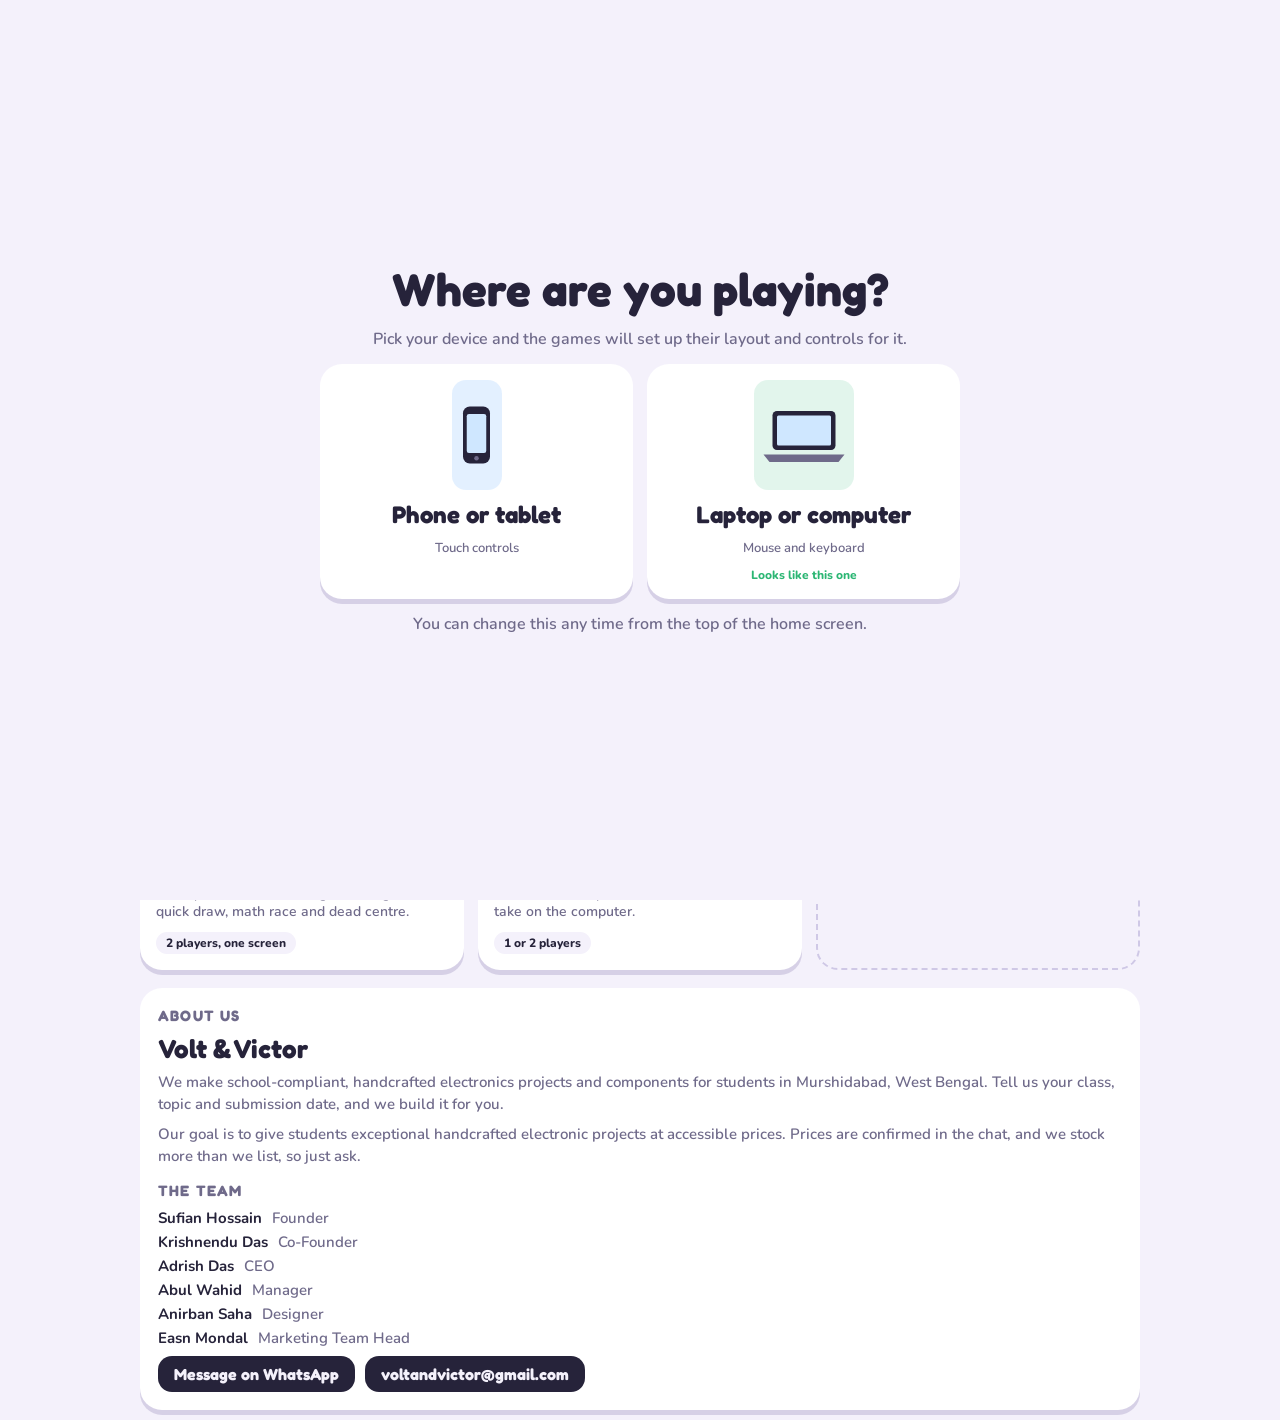
==== commit 38257ab7: "Merge b2afabd4512e060647bad60bd7c4466d17661b66 into 198f850f571e871708252544c8c54fcc480875e2" ====
--- a/games/index.html
+++ b/games/index.html
@@ -2629,483 +2629,6 @@
 const TTT='<svg viewBox="0 0 120 84" aria-hidden="true"><path d="M44 8v68M76 8v68M18 31h84M18 55h84" stroke="#26233a" stroke-width="5" stroke-linecap="round"/><path d="M22 12l16 16M38 12L22 28" stroke="#ef4d63" stroke-width="6" stroke-linecap="round"/><circle cx="60" cy="43" r="9" fill="none" stroke="#3d8bff" stroke-width="6"/><path d="M82 60l16 16M98 60L82 76" stroke="#ef4d63" stroke-width="6" stroke-linecap="round"/></svg>';
 GAMES.push({id:'ttt',title:'Tic-tac-toe',blurb:'The classic. Play a friend on this screen, or take on the computer.',players:'1 or 2 players',art:TTT,accent:'#ef4d63',mount:mountTicTacToe});
 
-/* ---------- Carrom ---------- */
-function mountCarrom(root){
-  const cleanups=[];let dead=false;const timers=new Set();
-  const on=(t,e,f,o)=>{t.addEventListener(e,f,o);cleanups.push(()=>t.removeEventListener(e,f,o))};
-  const later=(f,ms)=>{const id=setTimeout(()=>{timers.delete(id);if(!dead)f()},ms);timers.add(id)};
-  const laptop=HUB.device==='laptop';
-  /* board is 800 x 800 units: wooden frame, then the playing surface from L to H. Everything below is in these units. */
-  const SZ=800,L=36,H=764,C=400,R=17,RS=21,PR=33,PC=49,BY=H-118,BX0=166,BX1=634,PULL=270,MINPULL=26;
-  const POCK=[[PC,PC],[SZ-PC,PC],[PC,SZ-PC],[SZ-PC,SZ-PC]];
-  const VAL={w:20,b:10,q:50},NAME={w:'white',b:'black',q:'red queen'};
-  const STEP=1/240,FK=0.85,FD=360,EW=0.76,EC=0.9,VMIN=260,VMAX=2700;
-  const COL=['#f0476b','#2d8cff','#2bb673','#f5a400'];
-  const speedOf=p=>VMIN+(VMAX-VMIN)*p;
-
-  root.innerHTML=`<div class="lu">
-    <div class="lu-setup" id="crsetup">
-      <h1>Carrom</h1>
-      <p>Flick the striker from your baseline and sink coins in the corner pockets. A white coin scores 20, a black coin 10 and the red queen 50. Pocket the queen, then pocket another coin straight after to cover her, or she goes back to the centre. The striker falling in a pocket is a foul. Pocket a coin and you shoot again. Most points when the board is clear wins.</p>
-      <div class="seat"><b>Players</b><span class="mini"><button id="crm" aria-label="Fewer players">&minus;</button><em id="crn"></em><button id="crp" aria-label="More players">+</button></span></div>
-      <div id="crseats"></div>
-      <p id="crhow"></p>
-      <button id="crstart">Start game</button>
-    </div>
-    <div class="cr" id="crplay" hidden>
-      <div class="crtop"><div class="crsc" id="crsc"></div><div class="lu-status" id="crst"></div><div class="crleft" id="crleft"></div></div>
-      <div class="crboard" id="crb"><canvas id="crc" aria-label="Carrom board"></canvas>
-        <div class="overlay" id="crov" hidden><div class="modal"><h1 id="crwin"></h1><p id="crfin"></p><button id="cragain">Play again</button><button class="ghost" id="crmenu">Change players</button></div></div></div>
-      <div class="crctl"><div class="crpow"><i id="crpb"></i></div>
-        <label class="crsl"><span>Striker</span><input type="range" id="crx" min="${BX0}" max="${BX1}" step="1" value="${C}" aria-label="Slide the striker along your baseline"></label>
-        <div class="crhint" id="crhint"></div></div>
-    </div></div>`;
-  const css=document.createElement('style');
-  css.textContent=`
-.cr{flex:1;min-height:0;display:grid;grid-template-rows:auto minmax(0,1fr) auto;gap:8px;position:relative}
-.cr.wide{grid-template-columns:minmax(0,1fr) 270px;grid-template-rows:auto 1fr;column-gap:16px}
-.cr.wide .crboard{grid-column:1;grid-row:1/3}.cr.wide .crtop{grid-column:2;grid-row:1}.cr.wide .crctl{grid-column:2;grid-row:2;align-self:end}
-.crtop{display:flex;flex-direction:column;gap:4px}
-.crsc{display:flex;gap:6px;flex-wrap:wrap;justify-content:center}
-.cr.wide .crsc{flex-direction:column;align-items:stretch}
-.crpl{display:flex;align-items:center;gap:6px;background:var(--panel);border-radius:14px;padding:4px 11px;font:700 15px var(--display);border:3px solid transparent;box-shadow:0 3px 0 var(--shadow);white-space:nowrap}
-.crpl i{width:12px;height:12px;border-radius:50%;flex:none}.crpl b{margin-left:auto;padding-left:8px}.crpl.on{border-color:var(--gold)}
-.crleft{display:flex;gap:12px;justify-content:center;color:var(--muted);font-size:13px;align-items:center}
-.crleft span{display:inline-flex;align-items:center;gap:4px}
-.crleft i{width:12px;height:12px;border-radius:50%;display:inline-block;border:2px solid rgba(0,0,0,.35);box-sizing:border-box}
-.cr .lu-status{font-size:clamp(14px,3.8vw,18px);min-height:2.6em;display:flex;align-items:center;justify-content:center}
-.cr.wide .lu-status{min-height:4em}
-.crboard{position:relative;display:flex;align-items:center;justify-content:center;min-height:0;min-width:0}
-.crboard canvas{border-radius:16px;box-shadow:0 5px 0 var(--shadow);touch-action:none;display:block;cursor:crosshair}
-.crctl{display:flex;flex-direction:column;gap:6px}
-.crpow{height:12px;border-radius:99px;background:var(--panel);box-shadow:inset 0 0 0 2px var(--cellline);overflow:hidden}
-.crpow i{display:block;height:100%;background:linear-gradient(90deg,var(--green),var(--yellow),var(--red));clip-path:inset(0 100% 0 0)}
-.crsl{display:flex;align-items:center;gap:10px;font:700 16px var(--display)}
-.crsl input{flex:1;min-width:0;height:44px;accent-color:var(--gold)}
-.crsl input:disabled{opacity:.4}
-.crhint{color:var(--muted);font-size:13px;text-align:center;line-height:1.3}
-@media (orientation:landscape) and (max-height:520px){.cr .lu-status{min-height:0}.crhint{display:none}}`;
-  root.appendChild(css);
-  const q=id=>root.querySelector('#'+id);
-  const cv=q('crc'),ctx=cv.getContext('2d'),wrapB=q('crb'),crEl=q('crplay'),sl=q('crx');
-
-  /* ----- setup screen ----- */
-  let nPl=2;const isBot=[false,true,true,true];
-  function drawSetup(){
-    q('crn').textContent=nPl;q('crm').disabled=nPl<=2;q('crp').disabled=nPl>=4;
-    const box=q('crseats');box.innerHTML='';
-    for(let i=0;i<nPl;i++){
-      const d=document.createElement('div');d.className='seat';
-      d.innerHTML='<i style="background:'+COL[i]+'"></i><b>Player '+(i+1)+'</b>';
-      const b=document.createElement('button');b.className='ghost';b.textContent=isBot[i]?'Computer':'Person';
-      b.addEventListener('click',()=>{isBot[i]=!isBot[i];drawSetup()});d.appendChild(b);box.appendChild(d);
-    }
-    q('crhow').textContent=laptop?'Mouse: move to aim, hold the button to build power, let go to shoot. A and D (or the arrow keys) slide the striker.':'Phone: slide the striker to where you want it, then drag back anywhere on the board like a catapult and let go. Pass the phone between turns.';
-  }
-  on(q('crm'),'click',()=>{nPl=Math.max(2,nPl-1);drawSetup()});
-  on(q('crp'),'click',()=>{nPl=Math.min(4,nPl+1);drawSetup()});
-  drawSetup();
-
-  /* ----- game state ----- */
-  let coins=[],players=[],turn=0,phase='setup',striker={x:C,y:BY,vx:0,vy:0,r:RS,m:2.2,alive:false},shot=null,pendingQ=false,note='',over=false;
-  let aim={show:false,ang:-Math.PI/2,p:0},drag=null,charge=null,mouse=null,fx=[],simT=0,still=0,acc=0,last=0,raf=0,botGo=false;
-  const alive=()=>coins.filter(c=>c.alive);
-  const botNow=()=>phase==='aim'&&players[turn]&&players[turn].bot;
-
-  function makeCoins(){
-    const a=[];let id=0;const add=(x,y,kind)=>a.push({id:id++,kind,x,y,vx:0,vy:0,r:R,m:1,alive:true});
-    add(C,C,'q');
-    for(let k=0;k<6;k++){const an=Math.PI/2+k*Math.PI/3,r=R*2*1.03;add(C+Math.cos(an)*r,C+Math.sin(an)*r,k%2?'b':'w')}
-    for(let j=0;j<12;j++){
-      const an=Math.PI/2+j*Math.PI/6,r=(j%2?R*2*0.866*2:R*4)*1.03;
-      add(C+Math.cos(an)*r,C+Math.sin(an)*r,j%4<2?'w':'b');
-    }
-    return a;
-  }
-  function newGame(){
-    players=[];let nb=0;
-    for(let i=0;i<nPl;i++){const b=isBot[i];if(b)nb++;players.push({bot:b,score:0,got:[],name:b?'Computer'+(isBot.slice(0,nPl).filter(Boolean).length>1?' '+nb:''):'Player '+(i+1),col:COL[i]})}
-    coins=makeCoins();turn=0;pendingQ=false;over=false;fx=[];striker.x=C;
-    q('crov').hidden=true;q('crsetup').hidden=true;crEl.hidden=false;
-    fit();startTurn('Game on!');
-  }
-  on(q('crstart'),'click',newGame);
-  on(q('cragain'),'click',newGame);
-  on(q('crmenu'),'click',()=>{phase='setup';q('crov').hidden=true;crEl.hidden=true;q('crsetup').hidden=false});
-
-  /* free spot near (x,y) for a returned coin */
-  function freeSpot(x0,y0,r){
-    const ok=(x,y)=>coins.every(c=>!c.alive||Math.hypot(c.x-x,c.y-y)>=r+c.r+1);
-    if(ok(x0,y0))return[x0,y0];
-    for(let rad=R*2;rad<300;rad+=R){for(let k=0;k<16;k++){const an=k*Math.PI/8,x=x0+Math.cos(an)*rad,y=y0+Math.sin(an)*rad;if(ok(x,y))return[x,y]}}
-    return[x0,y0];
-  }
-  function putBack(c){const[x,y]=freeSpot(C,C,c.r);c.x=x;c.y=y;c.vx=c.vy=0;c.alive=true}
-  const strikerFree=x=>coins.every(c=>!c.alive||Math.hypot(c.x-x,c.y-BY)>=RS+R+1);
-  function nearestFree(x){
-    if(strikerFree(x))return x;
-    for(let d=2;d<=BX1-BX0;d+=2){if(x+d<=BX1&&strikerFree(x+d))return x+d;if(x-d>=BX0&&strikerFree(x-d))return x-d}
-    return x;
-  }
-
-  /* ----- turns ----- */
-  function startTurn(msg){
-    phase='aim';shot=null;aim={show:false,ang:-Math.PI/2,p:0};drag=null;charge=null;striker.alive=true;striker.vx=striker.vy=0;striker.y=BY;
-    striker.x=nearestFree(Math.max(BX0,Math.min(BX1,striker.x)));sl.value=striker.x;
-    const p=players[turn];note=msg||'';
-    sl.disabled=p.bot;
-    q('crhint').textContent=p.bot?'':(laptop?'Aim with the mouse, hold to build power, release to shoot.':'Slide the striker, then drag back on the board and let go.');
-    setPow(0);paint();
-    if(p.bot)later(botPlay,900);
-  }
-  function paint(){
-    q('crsc').innerHTML=players.map((p,i)=>'<span class="crpl'+(i===turn&&!over?' on':'')+'"><i style="background:'+p.col+'"></i>'+p.name+'<b>'+p.score+'</b></span>').join('');
-    const p=players[turn],n={w:0,b:0,q:0};alive().forEach(c=>n[c.kind]++);
-    let s=note?note+' ':'';
-    if(!over)s+=phase==='roll'?'Watch the coins…':p.bot?'Computer is thinking…':(players.length>1?p.name+(pendingQ?': cover the queen with another coin!':': your shot.'):'Your shot.');
-    q('crst').textContent=s;
-    q('crleft').innerHTML='<span><i style="background:#f7eed8"></i>'+n.w+'</span><span><i style="background:#26262c"></i>'+n.b+'</span><span><i style="background:#d8262d"></i>'+(n.q?'queen on board':(pendingQ?'queen to cover':'queen out'))+'</span>';
-  }
-  function setPow(p){q('crpb').style.clipPath='inset(0 '+Math.round((1-p)*100)+'% 0 0)'}
-
-  function shoot(ang,p){
-    if(phase!=='aim')return;
-    if(!strikerFree(striker.x)){note='Too close to a coin. Slide the striker to a clear spot.';paint();return}
-    const v=speedOf(Math.max(0,Math.min(1,p)));
-    striker.vx=Math.cos(ang)*v;striker.vy=Math.sin(ang)*v;striker.alive=true;
-    shot={potted:[],strikerIn:false};phase='roll';aim.show=false;drag=null;charge=null;simT=0;still=0;acc=0;sl.disabled=true;setPow(0);
-    note='';paint();
-  }
-
-  /* ----- physics ----- */
-  function bodies(){const a=alive();if(striker.alive)a.push(striker);return a}
-  function physics(h){
-    const bs=bodies();
-    for(const b of bs){
-      b.x+=b.vx*h;b.y+=b.vy*h;
-      let sp=Math.hypot(b.vx,b.vy);
-      if(sp>0){const ns=Math.max(0,sp*Math.exp(-FK*h)-FD*h);const k=ns<6?0:ns/sp;b.vx*=k;b.vy*=k}
-    }
-    for(let i=0;i<bs.length;i++)for(let j=i+1;j<bs.length;j++){
-      const a=bs[i],b=bs[j],dx=b.x-a.x,dy=b.y-a.y,md=a.r+b.r,d2=dx*dx+dy*dy;
-      if(d2>=md*md||d2===0)continue;
-      const d=Math.sqrt(d2),nx=dx/d,ny=dy/d,ia=1/a.m,ib=1/b.m,ov=md-d;
-      a.x-=nx*ov*ia/(ia+ib);a.y-=ny*ov*ia/(ia+ib);b.x+=nx*ov*ib/(ia+ib);b.y+=ny*ov*ib/(ia+ib);
-      const rv=(b.vx-a.vx)*nx+(b.vy-a.vy)*ny;
-      if(rv<0){const j2=-(1+EC)*rv/(ia+ib);a.vx-=j2*ia*nx;a.vy-=j2*ia*ny;b.vx+=j2*ib*nx;b.vy+=j2*ib*ny}
-    }
-    for(const b of bs){
-      let pocketed=false;
-      for(const[px,py]of POCK){
-        if(Math.hypot(b.x-px,b.y-py)<PR-6){
-          pocketed=true;fx.push({x:px,y:py,fx:b.x,fy:b.y,t:0,kind:b===striker?'s':b.kind});
-          b.alive=false;b.vx=b.vy=0;
-          if(b===striker)shot.strikerIn=true;else shot.potted.push(b);
-          break;
-        }
-      }
-      if(pocketed)continue;
-      if(b.x<L+b.r){b.x=L+b.r;b.vx=Math.abs(b.vx)*EW}else if(b.x>H-b.r){b.x=H-b.r;b.vx=-Math.abs(b.vx)*EW}
-      if(b.y<L+b.r){b.y=L+b.r;b.vy=Math.abs(b.vy)*EW}else if(b.y>H-b.r){b.y=H-b.r;b.vy=-Math.abs(b.vy)*EW}
-    }
-  }
-  function frame(ts){
-    if(dead)return;
-    const dt=Math.min(0.05,(ts-(last||ts))/1000);last=ts;
-    if(phase==='roll'){
-      acc+=dt;let n=0;
-      while(acc>=STEP&&n<24){physics(STEP);acc-=STEP;simT+=STEP;n++}
-      const moving=bodies().some(b=>b.vx||b.vy);
-      still=moving?0:still+dt;
-      if(still>0.2||simT>25){bodies().forEach(b=>{b.vx=b.vy=0});endShot()}
-    }
-    for(const f of fx)f.t+=dt;fx=fx.filter(f=>f.t<0.35);
-    if(phase==='aim'&&charge){const ph=((performance.now()-charge)/1100)%2;aim.p=ph<1?ph:2-ph;aim.p=Math.max(0.06,aim.p);setPow(aim.p)}
-    draw();raf=requestAnimationFrame(frame);
-  }
-
-  /* ----- scoring ----- */
-  function endShot(){
-    phase='between';striker.alive=false;
-    const p=players[turn],pot=shot.potted,qC=pot.find(c=>c.kind==='q'),others=pot.filter(c=>c.kind!=='q');
-    let keep=false,msg='';
-    const list=cs=>cs.map(c=>NAME[c.kind]).join(' and ');
-    if(shot.strikerIn){
-      pot.forEach(putBack);
-      if(pendingQ){const qq=coins.find(c=>c.kind==='q');putBack(qq);pendingQ=false}
-      let idx=-1;for(let i=p.got.length-1;i>=0;i--)if(p.got[i].kind!=='q'){idx=i;break}
-      if(idx>=0){const c=p.got.splice(idx,1)[0];p.score-=VAL[c.kind];putBack(c);msg='Foul! The striker went in a pocket. '+p.name+' loses a turn and a '+NAME[c.kind]+' coin goes back to the centre.'}
-      else msg='Foul! The striker went in a pocket. '+p.name+' loses a turn.';
-    }else{
-      const hadPending=pendingQ;
-      if(hadPending){
-        const qq=coins.find(c=>c.kind==='q');
-        if(others.length){pendingQ=false;p.score+=VAL.q;p.got.push(qq);msg='Queen covered! +50. '}
-        else{pendingQ=false;putBack(qq);msg='The queen was not covered, so she goes back to the centre. '}
-      }
-      others.forEach(c=>{p.score+=VAL[c.kind];p.got.push(c)});
-      if(qC){
-        if(others.length){p.score+=VAL.q;p.got.push(qC);msg+='Queen covered in one shot! +50. '}
-        else if(alive().some(c=>c.kind!=='q')){pendingQ=true;msg+='Queen pocketed. Now cover her with another coin. '}
-        else{putBack(qC);msg+='No coin left to cover the queen, so she goes back to the centre. '}
-      }
-      if(others.length)msg+=p.name+' pocketed '+list(others)+' (+'+others.reduce((s,c)=>s+VAL[c.kind],0)+'). ';
-      keep=others.length>0||pendingQ;
-      if(hadPending&&!others.length)keep=false;
-      if(!msg)msg='No luck. ';
-      msg+=keep&&!over?'Shoot again.':'';
-    }
-    note=msg.trim();
-    const left=alive().length;
-    if(left===0&&!pendingQ){finish();return}
-    if(!keep)turn=(turn+1)%players.length;
-    paint();
-    later(()=>startTurn(note),1500);
-  }
-  function finish(){
-    over=true;phase='over';paint();
-    const top=Math.max(...players.map(p=>p.score)),win=players.filter(p=>p.score===top);
-    q('crwin').textContent=win.length>1?'It is a tie!':win[0].name+' wins!';
-    q('crfin').textContent=players.map(p=>p.name+' '+p.score).join(', ')+'.';
-    later(()=>{q('crov').hidden=false},900);
-  }
-
-  /* ----- computer player ----- */
-  function travelSpeed(v0,dist){ /* speed left after the striker has rolled dist units */
-    let v=v0,s=0;const h=1/120;
-    while(s<dist&&v>0){v=Math.max(0,v*Math.exp(-FK*h)-FD*h);s+=v*h}
-    return s>=dist?v:0;
-  }
-  function launchFor(dist,vNeed){ /* smallest launch speed that still has vNeed after dist */
-    let lo=VMIN,hi=VMAX;
-    if(travelSpeed(hi,dist)<vNeed)return VMAX;
-    for(let i=0;i<22;i++){const mid=(lo+hi)/2;if(travelSpeed(mid,dist)>=vNeed)hi=mid;else lo=mid}
-    return hi;
-  }
-  function stopDist(v){let s=0;const h=1/120;while(v>0){v=Math.max(0,v*Math.exp(-FK*h)-FD*h);s+=v*h}return s}
-  function segDist(px,py,ax,ay,bx,by){
-    const dx=bx-ax,dy=by-ay,l2=dx*dx+dy*dy;let t=l2?((px-ax)*dx+(py-ay)*dy)/l2:0;t=Math.max(0,Math.min(1,t));
-    return Math.hypot(px-(ax+t*dx),py-(ay+t*dy));
-  }
-  function botPlan(){
-    const cs=alive(),xs=[];
-    for(let x=BX0;x<=BX1;x+=18)if(strikerFree(x))xs.push(x);
-    if(!xs.length)xs.push(nearestFree(C));
-    let best=null;
-    for(const sx of xs)for(const c of cs){
-      for(const[px,py]of POCK){
-        const vx=px-c.x,vy=py-c.y,dist=Math.hypot(vx,vy),ux=vx/dist,uy=vy/dist;
-        const gx=c.x-ux*(R+RS),gy=c.y-uy*(R+RS);
-        if(gx<L+RS||gx>H-RS||gy<L+RS||gy>H-RS)continue;
-        const dx=gx-sx,dy=gy-BY,dl=Math.hypot(dx,dy);if(dl<4)continue;
-        const cos=(dx*ux+dy*uy)/dl;if(cos<0.3)continue;
-        let blocked=false;
-        for(const o of cs){if(o===c)continue;
-          if(segDist(o.x,o.y,sx,BY,gx,gy)<R+RS-3||segDist(o.x,o.y,c.x,c.y,px,py)<R*2-2){blocked=true;break}}
-        if(blocked)continue;
-        const sc=VAL[c.kind]*(c.kind==='q'&&cs.length<2?0:1)+cos*38-(dl+dist)/45+(pendingQ&&c.kind!=='q'?30:0)-(pendingQ&&c.kind==='q'?100:0);
-        if(!best||sc>best.sc){
-          let need=0;{ /* coin launch speed needed to reach the pocket */
-            let lo=0,hi=2600;for(let i=0;i<20;i++){const m=(lo+hi)/2;if(stopDist(m)>=dist*1.08+8)hi=m;else lo=m}need=hi;
-          }
-          const vImp=need/(1.3*Math.max(cos,0.35));
-          const v=Math.min(VMAX,launchFor(dl,vImp)*1.08+40);
-          best={sc,x:sx,ang:Math.atan2(dy,dx),p:(v-VMIN)/(VMAX-VMIN)};
-        }
-      }
-    }
-    if(best)return best;
-    /* no clean shot: hit the nearest coin to the centre gently */
-    const sx=xs[Math.floor(Math.random()*xs.length)];
-    const c=cs.slice().sort((a,b)=>Math.hypot(a.x-sx,a.y-BY)-Math.hypot(b.x-sx,b.y-BY))[0];
-    return{x:sx,ang:Math.atan2(c.y-BY,c.x-sx),p:0.5};
-  }
-  function botPlay(){
-    if(!botNow())return;
-    const pl=botPlan();
-    striker.x=pl.x;sl.value=pl.x;
-    const ang=pl.ang+(Math.random()-.5)*0.07,p=Math.max(0.12,Math.min(1,pl.p+(Math.random()-.5)*0.06));
-    aim={show:true,ang,p};setPow(p);
-    later(()=>{if(botNow())shoot(ang,p)},1100);
-  }
-
-  /* ----- input ----- */
-  function pt(e){const r=cv.getBoundingClientRect();return[(e.clientX-r.left)/r.width*SZ,(e.clientY-r.top)/r.height*SZ]}
-  const humanAim=()=>phase==='aim'&&!players[turn].bot;
-  on(sl,'input',()=>{if(humanAim())striker.x=+sl.value});
-  on(cv,'pointerdown',e=>{
-    if(!humanAim())return;e.preventDefault();
-    try{cv.setPointerCapture(e.pointerId)}catch(_){}
-    const[x,y]=pt(e);
-    if(laptop){if(e.button!==0)return;charge=performance.now();aim.show=true;aim.ang=Math.atan2(y-BY,x-striker.x);aim.p=0.06}
-    else{drag={sx:x,sy:y};aim={show:false,ang:-Math.PI/2,p:0}}
-  });
-  on(cv,'pointermove',e=>{
-    if(!humanAim())return;const[x,y]=pt(e);
-    if(laptop){mouse=[x,y];if(!charge){aim.show=true;aim.ang=Math.atan2(y-BY,x-striker.x);aim.p=0}else aim.ang=Math.atan2(y-BY,x-striker.x)}
-    else if(drag){
-      const dx=drag.sx-x,dy=drag.sy-y,len=Math.hypot(dx,dy);
-      aim.show=len>12;aim.ang=Math.atan2(dy,dx);aim.p=Math.min(1,len/PULL);aim.len=len;setPow(aim.show?aim.p:0);
-    }
-  });
-  const release=e=>{
-    if(phase!=='aim')return;
-    if(laptop&&charge){const a=aim.ang,p=aim.p;charge=null;shoot(a,p)}
-    else if(drag){const ok=aim.show&&aim.len>=MINPULL,a=aim.ang,p=aim.p;drag=null;if(ok)shoot(a,p);else{aim.show=false;setPow(0)}}
-  };
-  on(cv,'pointerup',release);
-  on(cv,'pointercancel',()=>{drag=null;charge=null;aim.show=false;setPow(0)});
-  on(cv,'pointerleave',()=>{if(laptop&&!charge)aim.show=false});
-  on(document,'keydown',e=>{
-    if(!humanAim()||e.ctrlKey||e.metaKey||e.altKey)return;
-    const d=e.code==='KeyA'||e.code==='ArrowLeft'?-8:e.code==='KeyD'||e.code==='ArrowRight'?8:0;
-    if(d){e.preventDefault();striker.x=Math.max(BX0,Math.min(BX1,striker.x+d));sl.value=striker.x}
-  });
-
-  /* ----- drawing ----- */
-  let sc=1,bg=null;
-  function fit(){
-    const w=root.clientWidth,h=root.clientHeight;
-    crEl.classList.toggle('wide',w>h*1.2&&w>640);
-    const bw=wrapB.clientWidth,bh=wrapB.clientHeight,s=Math.max(120,Math.floor(Math.min(bw,bh)));
-    const dpr=Math.min(2,window.devicePixelRatio||1),px=Math.round(s*dpr);
-    cv.style.width=cv.style.height=s+'px';
-    if(cv.width!==px){cv.width=cv.height=px;bg=null}
-    sc=px/SZ;
-  }
-  on(window,'resize',()=>{fit()});
-  if(window.ResizeObserver){const ro=new ResizeObserver(()=>fit());ro.observe(root);cleanups.push(()=>ro.disconnect())}
-
-  function rnd(seed){let s=seed;return()=>((s=(s*1664525+1013904223)>>>0)/4294967296)}
-  function buildBoard(px){
-    const c=document.createElement('canvas');c.width=c.height=px;const g=c.getContext('2d');const k=px/SZ;g.scale(k,k);
-    /* wooden frame */
-    let gr=g.createLinearGradient(0,0,SZ,SZ);gr.addColorStop(0,'#8a4f22');gr.addColorStop(.5,'#6e3a16');gr.addColorStop(1,'#80461c');
-    g.fillStyle=gr;g.fillRect(0,0,SZ,SZ);
-    const r=rnd(7);g.lineWidth=1.2;
-    for(let i=0;i<150;i++){g.strokeStyle=r()<.5?'rgba(40,18,4,.22)':'rgba(210,150,90,.14)';const y=r()*SZ,x=r()*SZ;g.beginPath();g.moveTo(x,y);g.bezierCurveTo(x+60,y+r()*6-3,x+120,y+r()*6-3,x+180+r()*160,y+r()*4-2);g.stroke()}
-    g.strokeStyle='rgba(255,220,170,.35)';g.lineWidth=3;g.strokeRect(2,2,SZ-4,SZ-4);
-    g.strokeStyle='rgba(30,12,2,.6)';g.lineWidth=4;g.strokeRect(L-2,L-2,H-L+4,H-L+4);
-    /* playing surface */
-    gr=g.createLinearGradient(L,L,H,H);gr.addColorStop(0,'#f1d596');gr.addColorStop(.55,'#ebc984');gr.addColorStop(1,'#e2bb73');
-    g.fillStyle=gr;g.fillRect(L,L,H-L,H-L);
-    g.save();g.beginPath();g.rect(L,L,H-L,H-L);g.clip();
-    for(let i=0;i<110;i++){g.strokeStyle=r()<.5?'rgba(150,100,40,.10)':'rgba(255,245,210,.14)';g.lineWidth=.8+r()*1.4;const y=L+r()*(H-L),x=L+r()*(H-L)-100;g.beginPath();g.moveTo(x,y);g.bezierCurveTo(x+100,y+r()*8-4,x+250,y+r()*8-4,x+400+r()*300,y+r()*6-3);g.stroke()}
-    g.restore();
-    const ink='#7b2d2d';g.strokeStyle=ink;g.fillStyle=ink;g.lineCap='round';
-    /* baselines on all four sides */
-    for(let s=0;s<4;s++){
-      g.save();g.translate(C,C);g.rotate(s*Math.PI/2);g.translate(-C,-C);
-      g.lineWidth=2.4;
-      const t=BY-RS-3,b=BY+RS+3;
-      g.beginPath();g.moveTo(BX0,t);g.lineTo(BX1,t);g.moveTo(BX0,b);g.lineTo(BX1,b);g.stroke();
-      for(const bx of[BX0,BX1]){
-        g.beginPath();g.arc(bx,BY,RS+3,0,7);g.fillStyle='#e9c0a0';g.fill();g.stroke();
-        g.beginPath();g.arc(bx,BY,RS-9,0,7);g.fillStyle=ink;g.fill();
-      }
-      /* the line ends are closed by the circles; hide the part of the lines inside them */
-      g.restore();
-    }
-    /* corner diagonals and arcs */
-    for(let s=0;s<4;s++){
-      g.save();g.translate(C,C);g.rotate(s*Math.PI/2);g.translate(-C,-C);
-      g.lineWidth=2.6;
-      g.beginPath();g.moveTo(L+78,L+78);g.lineTo(L+190,L+190);g.stroke();
-      g.beginPath();g.arc(L,L,128,0,Math.PI/2);g.stroke();
-      g.lineWidth=1.8;g.beginPath();g.arc(L,L,150,.05,Math.PI/2-.05);g.stroke();
-      g.beginPath();g.arc(L+204,L+204,9,0,7);g.fill();
-      g.restore();
-    }
-    /* centre design */
-    g.lineWidth=3;g.beginPath();g.arc(C,C,92,0,7);g.stroke();
-    g.lineWidth=2;g.beginPath();g.arc(C,C,70,0,7);g.stroke();
-    g.beginPath();g.arc(C,C,24,0,7);g.stroke();
-    g.lineWidth=2;
-    for(let i=0;i<8;i++){g.save();g.translate(C,C);g.rotate(i*Math.PI/4);g.beginPath();g.ellipse(48,0,16,5.5,0,0,7);g.stroke();g.restore()}
-    for(let i=0;i<8;i++){g.save();g.translate(C,C);g.rotate(i*Math.PI/4+Math.PI/8);g.beginPath();g.moveTo(74,0);g.lineTo(88,0);g.stroke();g.restore()}
-    /* pockets */
-    for(const[px,py]of POCK){
-      let pg=g.createRadialGradient(px,py,4,px,py,PR+4);pg.addColorStop(0,'#050403');pg.addColorStop(.7,'#1a120a');pg.addColorStop(1,'#3a2512');
-      g.fillStyle=pg;g.beginPath();g.arc(px,py,PR,0,7);g.fill();
-      g.strokeStyle='#caa053';g.lineWidth=4;g.beginPath();g.arc(px,py,PR+1,0,7);g.stroke();
-      g.strokeStyle='rgba(255,230,170,.28)';g.lineWidth=1.5;g.beginPath();g.arc(px,py,PR-6,0,7);g.stroke();
-    }
-    /* the playing surface edge shade */
-    g.strokeStyle='rgba(60,25,5,.45)';g.lineWidth=2;g.strokeRect(L,L,H-L,H-L);
-    return c;
-  }
-  const PAL={w:['#fffbef','#efe2c5','#bda676'],b:['#5a5a64','#24242b','#0b0b10'],q:['#ff7a72','#d8262d','#7d0f16']};
-  function coinArt(x,y,r,kind){
-    ctx.fillStyle='rgba(40,20,0,.3)';ctx.beginPath();ctx.ellipse(x+2.5,y+4,r,r*.92,0,0,7);ctx.fill();
-    const p=PAL[kind],g=ctx.createRadialGradient(x-r*.35,y-r*.4,r*.1,x,y,r);g.addColorStop(0,p[0]);g.addColorStop(.6,p[1]);g.addColorStop(1,p[2]);
-    ctx.fillStyle=g;ctx.beginPath();ctx.arc(x,y,r,0,7);ctx.fill();
-    ctx.lineWidth=1.4;ctx.strokeStyle=kind==='w'?'rgba(110,80,30,.55)':'rgba(0,0,0,.55)';ctx.beginPath();ctx.arc(x,y,r-.7,0,7);ctx.stroke();
-    ctx.strokeStyle=kind==='w'?'rgba(120,90,40,.4)':kind==='b'?'rgba(255,255,255,.18)':'rgba(70,0,0,.4)';ctx.lineWidth=1.2;
-    ctx.beginPath();ctx.arc(x,y,r*.66,0,7);ctx.stroke();ctx.beginPath();ctx.arc(x,y,r*.3,0,7);ctx.stroke();
-    ctx.fillStyle='rgba(255,255,255,.35)';ctx.beginPath();ctx.ellipse(x-r*.38,y-r*.42,r*.26,r*.14,-.7,0,7);ctx.fill();
-  }
-  function strikerArt(x,y,bad){
-    const r=RS;
-    ctx.fillStyle='rgba(40,20,0,.3)';ctx.beginPath();ctx.ellipse(x+3,y+5,r,r*.92,0,0,7);ctx.fill();
-    const g=ctx.createRadialGradient(x-r*.35,y-r*.4,r*.1,x,y,r);g.addColorStop(0,'#fff6cf');g.addColorStop(.6,'#f1c85c');g.addColorStop(1,'#b8821c');
-    ctx.fillStyle=g;ctx.beginPath();ctx.arc(x,y,r,0,7);ctx.fill();
-    ctx.strokeStyle='rgba(90,55,5,.7)';ctx.lineWidth=1.6;ctx.beginPath();ctx.arc(x,y,r-.8,0,7);ctx.stroke();
-    ctx.lineWidth=1.4;ctx.strokeStyle='rgba(110,70,10,.55)';ctx.beginPath();ctx.arc(x,y,r*.72,0,7);ctx.stroke();ctx.beginPath();ctx.arc(x,y,r*.38,0,7);ctx.stroke();
-    for(let i=0;i<6;i++){const a=i*Math.PI/3;ctx.beginPath();ctx.moveTo(x+Math.cos(a)*r*.38,y+Math.sin(a)*r*.38);ctx.lineTo(x+Math.cos(a)*r*.72,y+Math.sin(a)*r*.72);ctx.stroke()}
-    ctx.fillStyle='rgba(255,255,255,.4)';ctx.beginPath();ctx.ellipse(x-r*.38,y-r*.42,r*.26,r*.14,-.7,0,7);ctx.fill();
-    if(bad){ctx.fillStyle='rgba(220,30,50,.5)';ctx.beginPath();ctx.arc(x,y,r,0,7);ctx.fill()}
-  }
-  function ray(sx,sy,ang){
-    const dx=Math.cos(ang),dy=Math.sin(ang);let t=1e9,hit=null;
-    if(dx>1e-6)t=Math.min(t,(H-RS-sx)/dx);else if(dx<-1e-6)t=Math.min(t,(L+RS-sx)/dx);
-    if(dy>1e-6)t=Math.min(t,(H-RS-sy)/dy);else if(dy<-1e-6)t=Math.min(t,(L+RS-sy)/dy);
-    for(const c of alive()){
-      const rx=c.x-sx,ry=c.y-sy,b=rx*dx+ry*dy;if(b<=0)continue;
-      const d2=rx*rx+ry*ry-b*b,m=R+RS;if(d2>=m*m)continue;
-      const tt=b-Math.sqrt(m*m-d2);if(tt<t){t=tt;hit=c}
-    }
-    return{t:Math.max(0,t),hit};
-  }
-  function draw(){
-    ctx.setTransform(1,0,0,1,0,0);
-    if(!bg||bg.width!==cv.width)bg=buildBoard(cv.width);
-    ctx.drawImage(bg,0,0);
-    ctx.setTransform(sc,0,0,sc,0,0);
-    for(const f of fx){ /* a pocketed piece shrinks into its pocket */
-      const k=f.t/0.35,x=f.fx+(f.x-f.fx)*k,y=f.fy+(f.y-f.fy)*k;
-      ctx.save();ctx.globalAlpha=1-k;ctx.translate(x,y);ctx.scale(1-k*.7,1-k*.7);ctx.translate(-x,-y);
-      if(f.kind==='s')strikerArt(x,y,false);else coinArt(x,y,R,f.kind);ctx.restore();
-    }
-    for(const c of coins)if(c.alive)coinArt(c.x,c.y,R,c.kind);
-    if(striker.alive&&phase!=='setup'){
-      if(phase==='aim'&&aim.show){
-        const sx=striker.x,sy=striker.y,rr=ray(sx,sy,aim.ang),ex=sx+Math.cos(aim.ang)*rr.t,ey=sy+Math.sin(aim.ang)*rr.t;
-        ctx.save();ctx.lineCap='round';
-        ctx.strokeStyle='rgba(255,255,255,.95)';ctx.lineWidth=5;ctx.setLineDash([2,11]);
-        ctx.beginPath();ctx.moveTo(sx,sy);ctx.lineTo(ex,ey);ctx.stroke();
-        ctx.strokeStyle='rgba(60,30,10,.7)';ctx.lineWidth=2.2;ctx.setLineDash([2,11]);ctx.beginPath();ctx.moveTo(sx,sy);ctx.lineTo(ex,ey);ctx.stroke();
-        ctx.setLineDash([]);
-        ctx.strokeStyle='rgba(255,255,255,.75)';ctx.lineWidth=2.5;ctx.beginPath();ctx.arc(ex,ey,RS,0,7);ctx.stroke();
-        if(rr.hit){const c=rr.hit,ax=c.x-ex,ay=c.y-ey,al=Math.hypot(ax,ay)||1;
-          ctx.strokeStyle='rgba(255,255,255,.85)';ctx.lineWidth=3;ctx.beginPath();ctx.moveTo(c.x,c.y);ctx.lineTo(c.x+ax/al*46,c.y+ay/al*46);ctx.stroke()}
-        /* power arrow behind the striker */
-        const pl=24+aim.p*80,bx=sx-Math.cos(aim.ang)*(RS+8),by=sy-Math.sin(aim.ang)*(RS+8),tx=bx-Math.cos(aim.ang)*pl,ty=by-Math.sin(aim.ang)*pl;
-        const hue=Math.round(120-aim.p*120);
-        ctx.strokeStyle='hsl('+hue+',85%,45%)';ctx.lineWidth=9;ctx.beginPath();ctx.moveTo(bx,by);ctx.lineTo(tx,ty);ctx.stroke();
-        ctx.restore();
-      }
-      strikerArt(striker.x,striker.y,phase==='aim'&&!strikerFree(striker.x));
-    }
-  }
-
-  fit();
-  raf=requestAnimationFrame(frame);
-  
-  return()=>{dead=true;cancelAnimationFrame(raf);timers.forEach(clearTimeout);cleanups.forEach(f=>f());css.remove()};
-}
-const CAR_ART='<svg viewBox="0 0 120 84" aria-hidden="true"><rect x="12" y="4" width="96" height="76" rx="9" fill="#a8622b"/><rect x="20" y="12" width="80" height="60" rx="4" fill="#efcd8a"/><circle cx="26" cy="18" r="7" fill="#1c130b"/><circle cx="94" cy="18" r="7" fill="#1c130b"/><circle cx="26" cy="66" r="7" fill="#1c130b"/><circle cx="94" cy="66" r="7" fill="#1c130b"/><circle cx="60" cy="42" r="15" fill="none" stroke="#7b2d2d" stroke-width="2.5"/><circle cx="60" cy="42" r="5" fill="#d8262d"/><circle cx="48" cy="34" r="5.5" fill="#fffbef" stroke="#a08a5a" stroke-width="1.5"/><circle cx="72" cy="34" r="5.5" fill="#26262c"/><circle cx="48" cy="52" r="5.5" fill="#26262c"/><circle cx="72" cy="52" r="5.5" fill="#fffbef" stroke="#a08a5a" stroke-width="1.5"/><circle cx="60" cy="64" r="6.5" fill="#f1c85c" stroke="#b8821c" stroke-width="1.5"/></svg>';
-GAMES.push({id:'carrom',title:'Carrom',blurb:'Flick the striker, sink the coins and cover the queen. Play friends or the computer.',players:'2 to 4 players, or the computer',art:CAR_ART,accent:'#c9822b',mount:mountCarrom});
-
 let savedDev=null;try{const v=localStorage.getItem('hub-device');if(v==='mobile'||v==='laptop')savedDev=v}catch(e){}
 setDevice(savedDev||guessDevice(),false);
 if(!savedDev)askDevice();
@@ -3116,7 +2639,7 @@
   const opts=[...groot.querySelectorAll('.qopt:not(:disabled)')];if(!opts.length)return;
   const i=/\d/.test(m[1])?+m[1]-1:m[1].charCodeAt(0)-65;if(opts[i]){e.preventDefault();opts[i].click()}
 });
-const ORIENT={blockcraft:'landscape',ludo:'portrait',snakes:'portrait',quiz:'portrait',memory:'portrait',ttt:'portrait',carrom:'portrait','turbo-duel':'portrait'};
+const ORIENT={blockcraft:'landscape',ludo:'portrait',snakes:'portrait',quiz:'portrait',memory:'portrait',ttt:'portrait','turbo-duel':'portrait'};
 GAMES.forEach(g=>g.orient=ORIENT[g.id]||'any');
 $h('rskip').addEventListener('click',()=>{skipRot=true;checkRot()});
 renderCards();
